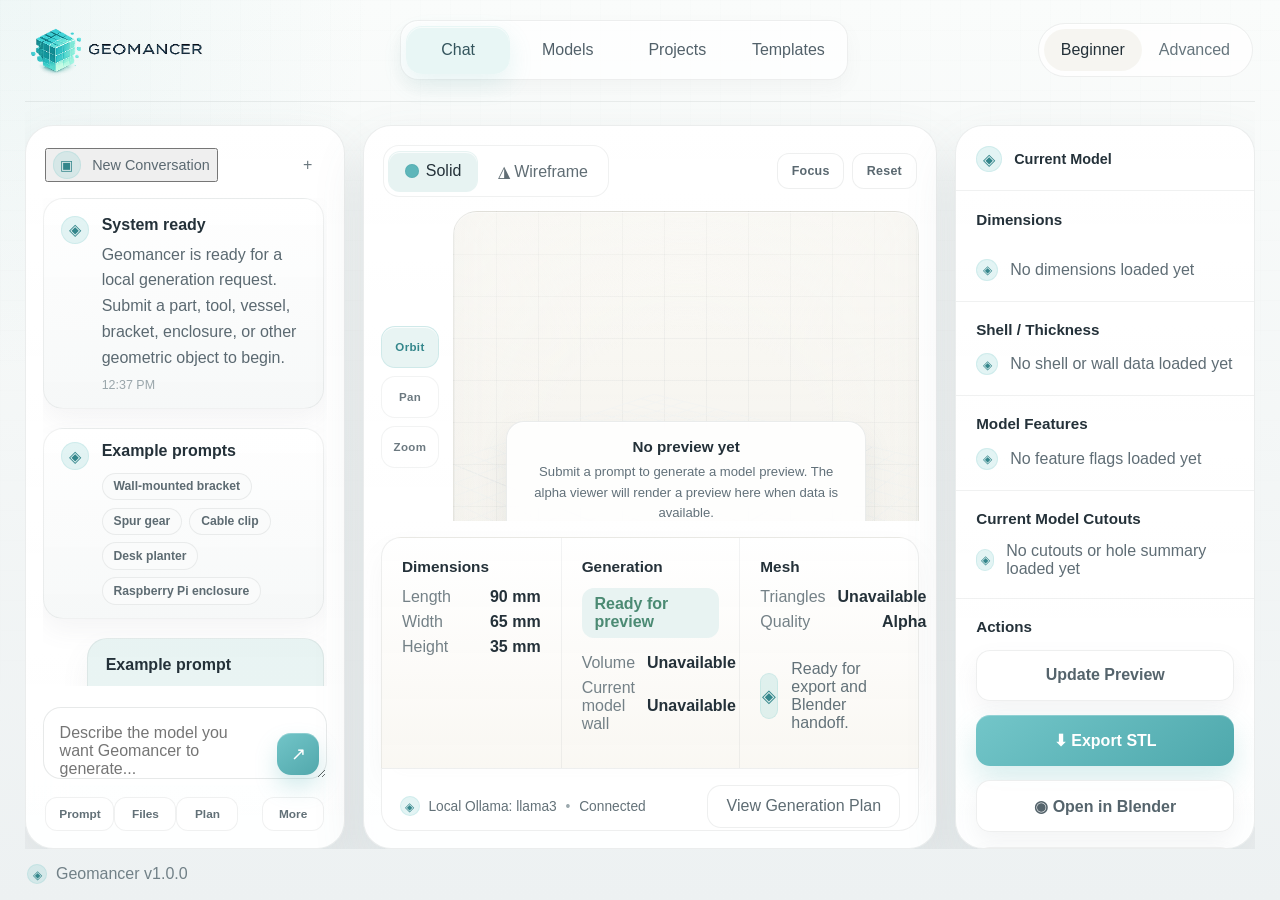
==== desktop/ui/index.html @ b9c75b63 "Refactor backend to family-based generation & wired real pipeline into UI" ====
<!DOCTYPE html>
<html lang="en">
<head>
  <meta charset="UTF-8">
  <meta name="viewport" content="width=device-width, initial-scale=1.0">
  <title>Geomancer Alpha</title>
  <link rel="stylesheet" href="styles.css">
</head>
<body>
  <div class="desktop-shell">
    <header class="topbar">
      <div class="brand-cluster">
        <img class="brand-logo" src="assets/logo/geomancer-logo.png" alt="Geomancer">
      </div>

      <nav class="topnav" aria-label="Primary">
        <button class="topnav-tab is-active" type="button">Chat</button>
        <button class="topnav-tab" type="button">Models</button>
        <button class="topnav-tab" type="button">Projects</button>
        <button class="topnav-tab" type="button">Templates</button>
      </nav>

      <div class="topbar-meta">
        <div class="mode-switch" aria-label="Mode">
          <button class="mode-chip is-active" type="button">Beginner</button>
          <button class="mode-chip" type="button">Advanced</button>
        </div>
      </div>
    </header>

    <main class="workspace">
      <aside class="left-rail panel">
        <div class="rail-header">
          <button class="new-conversation" type="button">
            <span class="rail-icon">&#9635;</span>
            <span>New Conversation</span>
          </button>
          <button class="icon-button" type="button" aria-label="Add conversation">+</button>
        </div>

        <div class="conversation-list">
          <article class="message-card assistant-card">
            <div class="message-avatar">&#9672;</div>
            <div class="message-body">
              <p class="message-title">System ready</p>
              <p class="message-text">Geomancer is ready for a local generation request. Submit a part, tool, vessel, bracket, enclosure, or other geometric object to begin.</p>
              <p class="message-time">12:37 PM</p>
            </div>
          </article>

          <article class="message-card assistant-card compact-card">
            <div class="message-avatar">&#9672;</div>
            <div class="message-body">
              <p class="message-title">Example prompts</p>
              <div class="example-prompts" aria-hidden="true">
                <span class="example-pill">Wall-mounted bracket</span>
                <span class="example-pill">Spur gear</span>
                <span class="example-pill">Cable clip</span>
                <span class="example-pill">Desk planter</span>
                <span class="example-pill">Raspberry Pi enclosure</span>
              </div>
            </div>
          </article>

          <article class="message-card user-card">
            <div class="message-body">
              <p class="message-title">Example prompt</p>
              <p class="message-text" id="history-user-prompt">Create a Raspberry Pi 4 enclosure with vents, USB and HDMI cutouts, and 3mm walls.</p>
              <p class="message-time">12:36 PM</p>
            </div>
          </article>

          <article class="message-card checklist-card">
            <div class="message-avatar">&#9672;</div>
            <div class="message-body">
              <p class="message-title">Planning + parse summary</p>
              <p class="message-text" id="history-plan-state">Prompt parsed into model intent, dimensional constraints, and optional object-specific features.</p>
              <ul class="message-checklist" id="history-summary-list">
                <li>Current example object: Raspberry Pi 4 enclosure</li>
                <li>Base size target: 90 x 65 x 35 mm</li>
                <li>Current model wall thickness: 3.0 mm</li>
                <li>Current model features: vents and device cutouts</li>
              </ul>
            </div>
          </article>

          <article class="message-card assistant-card compact-card">
            <div class="message-avatar">&#9672;</div>
            <div class="message-body">
              <p class="message-title" id="history-result-title">Generation result</p>
              <p class="message-text" id="history-result-text">Latest model script is ready for viewer preview, export, or Blender handoff.</p>
              <p class="message-time">12:33 PM</p>
            </div>
          </article>

          <article class="message-card backend-card">
            <div class="message-body">
              <div class="backend-row">
                <p class="message-title">Runtime status</p>
                <span class="status-pill" id="backend-status">Connecting...</span>
              </div>
              <p class="backend-meta">Last run: <span id="last-run-status">Idle</span></p>
              <pre id="log-output">Waiting for backend state...</pre>
              <code id="script-path">Unavailable</code>
            </div>
          </article>
        </div>

        <div class="composer">
          <label class="sr-only" for="prompt-input">Prompt</label>
          <textarea id="prompt-input" placeholder="Describe the model you want Geomancer to generate..."></textarea>
          <button id="generate-button" class="composer-send" type="button" aria-label="Generate">&#8599;</button>
        </div>

        <div class="composer-toolbar" aria-hidden="true">
          <button class="toolbar-icon" type="button">Prompt</button>
          <button class="toolbar-icon" type="button">Files</button>
          <button class="toolbar-icon" type="button">Plan</button>
          <button class="toolbar-icon" type="button">More</button>
        </div>
      </aside>

      <section class="center-stage panel">
        <div class="viewer-header">
          <div class="viewer-mode-toggle" aria-label="View mode">
            <button id="viewer-mode-solid" class="viewer-mode is-active" type="button"><span class="mode-dot"></span>Solid</button>
            <button id="viewer-mode-wireframe" class="viewer-mode" type="button">&#9710; Wireframe</button>
          </div>
          <div class="viewer-header-tools">
            <button id="viewer-focus-button" class="icon-button subtle" type="button">Focus</button>
            <button id="viewer-reset-button" class="icon-button subtle" type="button">Reset</button>
          </div>
        </div>

        <div class="viewer-frame">
          <div class="viewer-side-tools">
            <button id="viewer-tool-orbit" class="viewer-tool is-active" type="button">Orbit</button>
            <button id="viewer-tool-pan" class="viewer-tool" type="button">Pan</button>
            <button id="viewer-tool-zoom" class="viewer-tool" type="button">Zoom</button>
          </div>

          <div class="viewer-canvas">
            <div id="viewer-render-surface" class="viewer-render-surface" aria-label="Model viewer"></div>
            <div class="grid-fade"></div>
            <div id="viewer-overlay" class="viewer-overlay is-visible" aria-live="polite">
              <div class="viewer-overlay-card">
                <div id="viewer-overlay-spinner" class="viewer-overlay-spinner" hidden></div>
                <p id="viewer-overlay-title" class="viewer-overlay-title">Viewer ready</p>
                <p id="viewer-overlay-text" class="viewer-overlay-text">Generate a model to preview it here, or load a future preview asset from the backend bridge.</p>
              </div>
            </div>
          </div>
        </div>

        <div class="info-strip">
          <section class="info-card">
            <p class="info-heading">Dimensions</p>
            <div class="metric-grid">
              <div class="metric-row"><span>Length</span><strong id="metric-length">90 mm</strong></div>
              <div class="metric-row"><span>Width</span><strong id="metric-width">65 mm</strong></div>
              <div class="metric-row"><span>Height</span><strong id="metric-height">35 mm</strong></div>
            </div>
          </section>

          <section class="info-card">
            <p class="info-heading">Generation</p>
            <div class="printability-chip" id="generation-status">Ready for preview</div>
            <div class="metric-grid compact-metrics">
              <div class="metric-row"><span>Volume</span><strong id="metric-volume">Unavailable</strong></div>
              <div class="metric-row"><span>Current model wall</span><strong id="metric-wall">Unavailable</strong></div>
            </div>
          </section>

          <section class="info-card">
            <p class="info-heading">Mesh</p>
            <div class="metric-grid">
              <div class="metric-row"><span>Triangles</span><strong id="metric-triangles">Unavailable</strong></div>
              <div class="metric-row"><span>Quality</span><strong id="metric-quality">Alpha</strong></div>
            </div>
            <div class="mesh-note">
              <div class="mesh-badge">&#9672;</div>
              <p id="readiness-state">Ready for export and Blender handoff.</p>
            </div>
          </section>
        </div>

        <div class="viewer-footer">
          <div class="footer-status">
            <span class="footer-chip">&#9672;</span>
            <span>Local Ollama: llama3</span>
            <span class="status-divider">&bull;</span>
            <span>Connected</span>
          </div>
          <button class="footer-button" type="button">View Generation Plan</button>
        </div>
      </section>

      <aside class="right-rail panel">
        <div class="panel-title-row">
          <div class="panel-title-mark">&#9672;</div>
          <div>
            <p class="panel-title">Current Model</p>
          </div>
        </div>

        <section class="property-group">
          <h3>Dimensions</h3>
          <div class="property-grid" id="current-model-dimensions">
            <div class="check-row"><span class="checkmark">&#9672;</span><span>No dimensions loaded yet</span></div>
          </div>
        </section>

        <section class="property-group">
          <h3>Shell / Thickness</h3>
          <div id="current-model-shell">
            <div class="check-row"><span class="checkmark">&#9672;</span><span>No shell or wall data loaded yet</span></div>
          </div>
        </section>

        <section class="property-group">
          <h3>Model Features</h3>
          <div id="current-model-features">
            <div class="check-row"><span class="checkmark">&#9672;</span><span>No feature flags loaded yet</span></div>
          </div>
        </section>

        <section class="property-group">
          <h3>Current Model Cutouts</h3>
          <div id="current-model-cutouts">
            <div class="check-row"><span class="checkmark">&#9672;</span><span>No cutouts or hole summary loaded yet</span></div>
          </div>
        </section>

        <section class="property-group actions-group">
          <h3>Actions</h3>
          <button class="action-button inspector-action" type="button">Update Preview</button>
          <button class="action-button primary-action" type="button">&#11015; Export STL</button>
          <button id="open-blender-button" class="action-button" type="button">&#9673; Open in Blender</button>
          <button class="action-button" type="button">&#9635; Save Project</button>
        </section>
      </aside>
    </main>

    <footer class="desktop-footer">
      <div class="footer-left">
        <span class="footer-chip">&#9672;</span>
        <span>Geomancer <span id="footer-version">v1.0.0</span></span>
      </div>
    </footer>
  </div>

  <script src="qrc:///qtwebchannel/qwebchannel.js"></script>
  <script type="module" src="app.js"></script>
</body>
</html>
---- desktop/ui/styles.css ----
:root {
  --bg: #edf1f2;
  --bg-soft: #f6f8f8;
  --panel: rgba(255, 255, 255, 0.94);
  --panel-strong: rgba(255, 255, 255, 0.985);
  --panel-teal: rgba(232, 246, 245, 0.98);
  --card: rgba(255, 255, 255, 0.965);
  --card-soft: rgba(246, 248, 248, 0.98);
  --line: rgba(42, 57, 60, 0.11);
  --line-strong: rgba(42, 57, 60, 0.17);
  --text: #44525a;
  --text-strong: #243139;
  --muted: #7b8a91;
  --muted-soft: #96a3a9;
  --accent: #5eb6ba;
  --accent-deep: #33868b;
  --accent-strong: #4aa7ab;
  --shadow: 0 24px 52px rgba(101, 112, 117, 0.14);
  --shadow-soft: 0 16px 32px rgba(101, 112, 117, 0.09);
  --shadow-inner: inset 0 1px 0 rgba(255, 255, 255, 0.85);
  --radius-xl: 28px;
  --radius-md: 18px;
}

*,
*::before,
*::after { box-sizing: border-box; }

html,
body {
  margin: 0;
  height: 100%;
  min-height: 100%;
  font-family: "Segoe UI Variable Display", "Segoe UI", sans-serif;
  color: var(--text);
  overflow: hidden;
  background:
    radial-gradient(circle at top left, rgba(94, 182, 186, 0.07), transparent 24%),
    linear-gradient(180deg, #fafcfb 0%, var(--bg) 100%);
}

body::before {
  content: "";
  position: fixed;
  inset: 0;
  background-image:
    linear-gradient(rgba(42, 57, 60, 0.028) 1px, transparent 1px),
    linear-gradient(90deg, rgba(42, 57, 60, 0.028) 1px, transparent 1px);
  background-size: 30px 30px;
  mask-image: linear-gradient(180deg, rgba(0, 0, 0, 0.35), transparent 96%);
  pointer-events: none;
}

button,
input,
textarea { font: inherit; }

button { cursor: pointer; }

.sr-only {
  position: absolute;
  width: 1px;
  height: 1px;
  padding: 0;
  margin: -1px;
  overflow: hidden;
  clip: rect(0, 0, 0, 0);
  white-space: nowrap;
  border: 0;
}

.desktop-shell {
  position: relative;
  z-index: 1;
  display: grid;
  grid-template-rows: auto minmax(0, 1fr) auto;
  height: 100vh;
  padding: 1.25rem 1.55rem 1rem;
  overflow: hidden;
}

.topbar {
  display: grid;
  grid-template-columns: auto 1fr auto;
  align-items: center;
  gap: 1.4rem;
  padding: 0 0.15rem 1.3rem;
  border-bottom: 1px solid rgba(42, 57, 60, 0.08);
  flex-shrink: 0;
}

.brand-cluster,
.brand-copy,
.window-actions,
.topbar-meta,
.mode-switch,
.topnav,
.viewer-header,
.viewer-header-tools,
.viewer-footer,
.footer-status,
.backend-row,
.composer-toolbar,
.rail-header,
.new-conversation,
.viewer-mode-toggle,
.panel-title-row,
.mesh-note,
.slider-labels,
.toggle-row,
.check-row {
  display: flex;
  align-items: center;
}

.brand-cluster { gap: 0.95rem; }

.brand-logo {
  display: block;
  width: auto;
  height: 58px;
  object-fit: contain;
}

.brand-mark {
  width: 58px;
  height: 58px;
  border-radius: 18px;
  background: linear-gradient(145deg, rgba(94, 182, 186, 0.18), rgba(255, 255, 255, 0.98));
  border: 1px solid rgba(94, 182, 186, 0.24);
  box-shadow: 0 18px 26px rgba(94, 182, 186, 0.1), var(--shadow-soft);
  display: grid;
  place-items: center;
}

.brand-cube {
  position: relative;
  width: 28px;
  height: 28px;
  transform: rotate(45deg);
}

.brand-cube span {
  position: absolute;
  border-radius: 6px;
  background: linear-gradient(145deg, #6ac5c8, #89d6d8);
  box-shadow: 0 7px 14px rgba(102, 192, 195, 0.22);
}

.brand-cube span:nth-child(1) { inset: 0; }
.brand-cube span:nth-child(2) { width: 18px; height: 18px; top: -10px; right: -10px; }
.brand-cube span:nth-child(3) { width: 16px; height: 16px; bottom: -8px; left: -8px; }

.brand-copy p { margin: 0; }

.brand-title {
  font-size: 1.08rem;
  font-weight: 700;
  letter-spacing: 0.12em;
  color: #3c4b53;
}

.brand-subtitle {
  margin-top: 0.18rem;
  color: var(--muted-soft);
  font-size: 0.83rem;
}

.topnav {
  justify-self: center;
  gap: 0.35rem;
  padding: 0.34rem;
  border: 1px solid rgba(42, 57, 60, 0.08);
  border-radius: 18px;
  background: rgba(255, 255, 255, 0.7);
  box-shadow: var(--shadow-inner), 0 8px 18px rgba(112, 119, 124, 0.05);
}

.topnav-tab,
.mode-chip,
.icon-button,
.viewer-mode,
.viewer-tool,
.toolbar-icon,
.unit-button,
.footer-button,
.toggle,
.action-button {
  appearance: none;
  border: 1px solid transparent;
  background: transparent;
}

.topnav-tab {
  min-width: 104px;
  padding: 0.85rem 1rem;
  border-radius: 16px;
  color: #52616a;
  font-weight: 500;
}

.topnav-tab.is-active {
  background: var(--panel-teal);
  color: #34555d;
  box-shadow: 0 10px 24px rgba(94, 182, 186, 0.14), inset 0 1px 0 rgba(255, 255, 255, 0.65);
}

.topbar-meta { gap: 1rem; }

.mode-switch {
  padding: 0.3rem;
  border: 1px solid rgba(42, 57, 60, 0.08);
  border-radius: 999px;
  background: rgba(255, 255, 255, 0.74);
  box-shadow: var(--shadow-inner);
}

.mode-chip {
  padding: 0.7rem 1rem;
  border-radius: 999px;
  color: #66757d;
}

.mode-chip.is-active {
  background: rgba(246, 245, 241, 0.96);
  color: var(--text-strong);
}

.window-actions { gap: 0.9rem; color: #69777d; }

.window-glyph {
  display: inline-grid;
  place-items: center;
  width: 32px;
  height: 32px;
  border-radius: 999px;
  font-size: 1.05rem;
}

.workspace {
  display: grid;
  grid-template-columns: 360px minmax(0, 1fr) 320px;
  gap: 1.15rem;
  min-height: 0;
  padding-top: 1.45rem;
  overflow: hidden;
}

.panel {
  border: 1px solid rgba(42, 57, 60, 0.09);
  border-radius: var(--radius-xl);
  background: linear-gradient(180deg, var(--panel-strong), var(--panel));
  box-shadow: var(--shadow);
  backdrop-filter: blur(18px);
  box-shadow: var(--shadow), var(--shadow-inner);
}

.left-rail,
.right-rail {
  display: flex;
  flex-direction: column;
  min-height: 0;
  overflow: hidden;
}

.left-rail { padding: 1.05rem; }

.rail-header { justify-content: space-between; padding: 0.3rem 0.15rem 1rem; }

.new-conversation { gap: 0.7rem; color: #5b6971; font-size: 0.9rem; }

.rail-icon,
.panel-title-mark,
.footer-chip,
.mesh-badge,
.checkmark,
.message-avatar {
  display: inline-grid;
  place-items: center;
  width: 28px;
  height: 28px;
  border-radius: 999px;
  background: rgba(102, 192, 195, 0.18);
  color: var(--accent-deep);
  box-shadow: inset 0 0 0 1px rgba(102, 192, 195, 0.16);
}

.icon-button,
.viewer-tool {
  width: 34px;
  height: 34px;
  border-radius: 12px;
  color: #6c7980;
}

.icon-button.subtle {
  width: auto;
  height: 36px;
  padding: 0 0.85rem;
  border: 1px solid rgba(42, 57, 60, 0.08);
  border-radius: 12px;
  background: rgba(255, 255, 255, 0.88);
  color: #5a6870;
  font-size: 0.78rem;
  font-weight: 600;
  letter-spacing: 0.02em;
  box-shadow: inset 0 1px 0 rgba(255, 255, 255, 0.82);
}

.conversation-list {
  display: flex;
  flex-direction: column;
  gap: 1.15rem;
  flex: 1;
  min-height: 0;
  overflow-y: auto;
  padding-right: 0.18rem;
}

.conversation-list::-webkit-scrollbar,
.right-rail::-webkit-scrollbar {
  width: 10px;
}

.conversation-list::-webkit-scrollbar-thumb,
.right-rail::-webkit-scrollbar-thumb {
  border: 3px solid transparent;
  border-radius: 999px;
  background: rgba(114, 132, 140, 0.2);
  background-clip: padding-box;
}

.message-card {
  display: flex;
  gap: 0.8rem;
  padding: 1.08rem 1.08rem 1rem;
  border: 1px solid rgba(42, 57, 60, 0.07);
  border-radius: 20px;
  background: linear-gradient(180deg, var(--card), var(--card-soft));
  box-shadow: 0 12px 24px rgba(112, 119, 124, 0.07), inset 0 1px 0 rgba(255, 255, 255, 0.82);
}

.user-card {
  margin-left: 2.8rem;
  background: linear-gradient(180deg, rgba(231, 243, 242, 0.98), rgba(239, 247, 246, 0.96));
  box-shadow: 0 14px 28px rgba(112, 119, 124, 0.08);
}

.backend-card { margin-top: auto; }
.compact-card { padding-block: 0.85rem; }
.message-body { min-width: 0; flex: 1; }
.message-title, .message-text, .message-time, .backend-meta { margin: 0; }

.message-title {
  font-size: 1rem;
  font-weight: 600;
  color: var(--text-strong);
}

.message-text {
  margin-top: 0.48rem;
  color: #5b6971;
  line-height: 1.62;
}

.message-time,
.backend-meta {
  margin-top: 0.45rem;
  font-size: 0.78rem;
  color: #9aa6ab;
}

.example-prompts {
  display: flex;
  flex-wrap: wrap;
  gap: 0.45rem;
  margin-top: 0.78rem;
}

.example-pill {
  display: inline-flex;
  align-items: center;
  padding: 0.42rem 0.68rem;
  border: 1px solid rgba(42, 57, 60, 0.08);
  border-radius: 999px;
  background: rgba(250, 251, 251, 0.96);
  color: #5d6b72;
  font-size: 0.76rem;
  font-weight: 600;
  line-height: 1;
}

.message-checklist {
  margin: 0.7rem 0 0;
  padding: 0;
  list-style: none;
  display: grid;
  gap: 0.4rem;
  color: #58666d;
}

.message-checklist li::before {
  content: "\2713";
  margin-right: 0.5rem;
  color: var(--accent-deep);
}

.backend-row { justify-content: space-between; gap: 0.75rem; }

.status-pill {
  display: inline-flex;
  align-items: center;
  padding: 0.35rem 0.7rem;
  border-radius: 999px;
  background: rgba(231, 243, 242, 0.92);
  color: #557076;
  font-size: 0.76rem;
  font-weight: 600;
}

#log-output,
#script-path {
  display: block;
  margin-top: 0.7rem;
  overflow: auto;
  white-space: pre-wrap;
  word-break: break-word;
}

#log-output {
  max-height: 120px;
  padding: 0.92rem;
  border: 1px solid rgba(42, 57, 60, 0.07);
  border-radius: 14px;
  background: rgba(247, 246, 242, 0.98);
  color: #6d7c82;
  font-size: 0.78rem;
  line-height: 1.5;
}

#script-path { color: #83949a; font-size: 0.74rem; }

.composer {
  position: relative;
  margin-top: 1.15rem;
  padding-top: 0.2rem;
  flex-shrink: 0;
}

#prompt-input {
  width: 100%;
  min-height: 72px;
  max-height: 120px;
  resize: vertical;
  padding: 1rem 4rem 1rem 1rem;
  border: 1px solid rgba(42, 57, 60, 0.11);
  border-radius: 18px;
  background: rgba(255, 255, 255, 0.97);
  color: var(--text-strong);
  outline: none;
  box-shadow: inset 0 1px 0 rgba(255, 255, 255, 0.88);
}

#prompt-input:focus {
  border-color: rgba(102, 192, 195, 0.26);
  box-shadow: 0 0 0 3px rgba(102, 192, 195, 0.1);
}

.composer-send {
  position: absolute;
  right: 0.5rem;
  bottom: 0.5rem;
  width: 42px;
  height: 42px;
  border-radius: 14px;
  border: 0;
  background: linear-gradient(145deg, #72c5c8, #52a8ac);
  color: white;
  font-size: 1.1rem;
  box-shadow: 0 12px 22px rgba(94, 182, 186, 0.28), inset 0 1px 0 rgba(255, 255, 255, 0.24);
}

.composer-toolbar {
  justify-content: space-between;
  margin-top: 0.85rem;
  padding: 0 0.18rem;
  flex-shrink: 0;
}

.toolbar-icon {
  min-width: 62px;
  height: 34px;
  padding: 0 0.8rem;
  border: 1px solid rgba(42, 57, 60, 0.07);
  border-radius: 12px;
  background: rgba(255, 255, 255, 0.86);
  color: #627077;
  font-size: 0.74rem;
  font-weight: 600;
  box-shadow: inset 0 1px 0 rgba(255, 255, 255, 0.82);
}

.toolbar-icon:last-child { margin-left: auto; }

.center-stage {
  display: flex;
  flex-direction: column;
  min-height: 0;
  overflow: hidden;
  padding: 1.05rem;
}

.viewer-header {
  justify-content: space-between;
  gap: 1rem;
  padding: 0.15rem 0.15rem 0.85rem;
}

.viewer-mode-toggle {
  gap: 0.25rem;
  padding: 0.25rem;
  border: 1px solid rgba(42, 57, 60, 0.07);
  border-radius: 16px;
  background: rgba(255, 255, 255, 0.72);
}

.viewer-mode {
  display: inline-flex;
  align-items: center;
  gap: 0.45rem;
  padding: 0.65rem 0.95rem;
  border-radius: 12px;
  color: #606d74;
}

.viewer-mode.is-active {
  background: rgba(231, 243, 242, 0.96);
  color: var(--text-strong);
  box-shadow: inset 0 1px 0 rgba(255, 255, 255, 0.78);
}

.mode-dot {
  width: 14px;
  height: 14px;
  border-radius: 999px;
  background: var(--accent);
  box-shadow: inset 0 0 0 1px rgba(61, 144, 148, 0.18);
}

.viewer-header-tools { gap: 0.5rem; }

.viewer-frame {
  position: relative;
  display: flex;
  gap: 0.9rem;
  flex: 1;
  min-height: 0;
  overflow: hidden;
}

.viewer-side-tools {
  display: flex;
  flex-direction: column;
  gap: 0.5rem;
  padding-top: 7.2rem;
}

.viewer-tool {
  width: 58px;
  height: 42px;
  border-radius: 14px;
  border: 1px solid rgba(42, 57, 60, 0.06);
  background: rgba(255, 255, 255, 0.72);
  font-size: 0.72rem;
  font-weight: 700;
  letter-spacing: 0.03em;
}

.viewer-tool.is-active {
  color: var(--accent-deep);
  background: rgba(231, 243, 242, 0.92);
  border-color: rgba(94, 182, 186, 0.18);
  box-shadow: inset 0 1px 0 rgba(255, 255, 255, 0.75);
}

.viewer-canvas {
  position: relative;
  flex: 1;
  min-height: 0;
  min-height: 540px;
  overflow: hidden;
  border: 1px solid rgba(42, 57, 60, 0.08);
  border-radius: 24px;
  background:
    linear-gradient(rgba(42, 57, 60, 0.042) 1px, transparent 1px),
    linear-gradient(90deg, rgba(42, 57, 60, 0.042) 1px, transparent 1px),
    linear-gradient(180deg, #fbfaf6, #f0eee7 100%);
  background-size: 42px 42px, 42px 42px, auto;
  box-shadow: inset 0 1px 0 rgba(255, 255, 255, 0.92), inset 0 -24px 40px rgba(148, 153, 157, 0.05);
}

.viewer-render-surface {
  position: absolute;
  inset: 0;
  z-index: 1;
}

.viewer-webgl {
  display: block;
  width: 100%;
  height: 100%;
}

.grid-fade {
  position: absolute;
  inset: 0;
  z-index: 2;
  background:
    radial-gradient(circle at center, transparent 42%, rgba(246, 245, 241, 0.58) 100%),
    linear-gradient(180deg, rgba(255, 255, 255, 0.02), rgba(255, 255, 255, 0.14));
  pointer-events: none;
}

.viewer-overlay {
  position: absolute;
  inset: 0;
  z-index: 3;
  display: grid;
  place-items: center;
  padding: 1.4rem;
  opacity: 0;
  transition: opacity 180ms ease-out;
  pointer-events: none;
}

.viewer-overlay.is-visible { opacity: 1; }

.viewer-overlay-card {
  display: grid;
  gap: 0.45rem;
  justify-items: center;
  max-width: 360px;
  padding: 1rem 1.15rem;
  border: 1px solid rgba(42, 57, 60, 0.09);
  border-radius: 18px;
  background: rgba(255, 255, 255, 0.86);
  box-shadow: 0 14px 28px rgba(101, 112, 117, 0.1), inset 0 1px 0 rgba(255, 255, 255, 0.84);
  text-align: center;
  backdrop-filter: blur(10px);
}

.viewer-overlay-title,
.viewer-overlay-text {
  margin: 0;
}

.viewer-overlay-title {
  color: var(--text-strong);
  font-size: 0.95rem;
  font-weight: 700;
}

.viewer-overlay-text {
  color: #617079;
  font-size: 0.82rem;
  line-height: 1.55;
}

.viewer-overlay-spinner {
  width: 26px;
  height: 26px;
  border: 2px solid rgba(94, 182, 186, 0.18);
  border-top-color: rgba(94, 182, 186, 0.78);
  border-radius: 999px;
  animation: viewer-spin 0.9s linear infinite;
}

@keyframes viewer-spin {
  from { transform: rotate(0deg); }
  to { transform: rotate(360deg); }
}

.model-stage {
  position: absolute;
  inset: 0;
  display: grid;
  place-items: center;
  padding: 4rem 4rem 6rem;
}

.device-shadow {
  position: absolute;
  width: 420px;
  height: 84px;
  border-radius: 50%;
  background: radial-gradient(circle, rgba(45, 53, 58, 0.28), transparent 70%);
  filter: blur(22px);
  transform: translateY(150px) rotate(-7deg);
}

.device-body {
  position: relative;
  width: 430px;
  height: 210px;
  transform: rotateX(58deg) rotateZ(-17deg);
  transform-style: preserve-3d;
}

.device-top,
.device-front,
.device-side {
  position: absolute;
  border-radius: 24px;
}

.device-top {
  inset: 0;
  background: linear-gradient(145deg, #ffffff, #d6d9dc);
  box-shadow: inset 0 -2px 6px rgba(91, 99, 104, 0.1), 0 28px 34px rgba(89, 98, 103, 0.16);
}

.vent-grid {
  position: absolute;
  top: 28px;
  left: 78px;
  display: grid;
  grid-template-columns: repeat(6, 1fr);
  gap: 8px 10px;
  width: 170px;
  transform: translateZ(2px);
}

.vent-grid span {
  height: 6px;
  border-radius: 999px;
  background: rgba(86, 94, 99, 0.45);
}

.device-front {
  left: 0;
  right: 0;
  bottom: -52px;
  height: 58px;
  background: linear-gradient(180deg, #d8dbde, #b8bdc2);
  transform: rotateX(-90deg);
  transform-origin: top;
}

.device-side {
  top: 0;
  right: -50px;
  width: 58px;
  height: 100%;
  background: linear-gradient(180deg, #d4d8dc, #babec2);
  transform: rotateY(90deg);
  transform-origin: left;
}

.port {
  position: absolute;
  bottom: 17px;
  border-radius: 6px;
  background: linear-gradient(180deg, #22292f, #4d5359);
  box-shadow: inset 0 0 0 2px rgba(255, 255, 255, 0.08);
}

.usb { width: 36px; height: 16px; }
.usb-c { width: 22px; height: 10px; left: 134px; }
.hdmi { width: 34px; height: 14px; }
.ethernet { width: 30px; height: 25px; }
.port-a { left: 36px; }
.port-b { left: 86px; }
.hdmi-a { left: 248px; }
.hdmi-b { left: 294px; }
.ethernet { left: 356px; bottom: 12px; }

.axis-widget {
  position: absolute;
  right: 40px;
  bottom: 32px;
  width: 74px;
  height: 74px;
}

.axis-widget span {
  position: absolute;
  left: 34px;
  bottom: 16px;
  display: block;
  width: 2px;
  transform-origin: bottom;
  background: #8abcbf;
}

.axis-x { height: 34px; transform: rotate(65deg); }
.axis-y { height: 28px; transform: rotate(-62deg); }
.axis-z { height: 38px; }

.info-strip {
  display: grid;
  grid-template-columns: repeat(3, minmax(0, 1fr));
  gap: 0;
  margin-top: 1rem;
  border: 1px solid rgba(42, 57, 60, 0.08);
  border-radius: 20px 20px 0 0;
  background: linear-gradient(180deg, rgba(255, 255, 255, 0.96), rgba(249, 247, 242, 0.94));
  box-shadow: 0 14px 28px rgba(112, 119, 124, 0.06);
}

.info-card { padding: 1.25rem 1.25rem 1.2rem; }
.info-card + .info-card { border-left: 1px solid rgba(42, 57, 60, 0.06); }
.info-heading, .panel-title, .property-group h3 { margin: 0; }

.info-heading {
  font-size: 0.96rem;
  font-weight: 700;
  color: var(--text-strong);
}

.metric-grid,
.info-list { margin-top: 0.75rem; }

.metric-grid {
  display: grid;
  gap: 0.45rem;
}

.compact-metrics { margin-top: 0.95rem; }

.metric-row {
  display: flex;
  align-items: center;
  justify-content: space-between;
  gap: 0.75rem;
  color: #748187;
}

.metric-row strong { color: var(--text-strong); }

.printability-chip {
  display: inline-flex;
  align-items: center;
  padding: 0.45rem 0.8rem;
  margin-top: 0.78rem;
  border-radius: 12px;
  background: rgba(231, 243, 242, 0.95);
  color: #4b8a73;
  font-weight: 600;
}

.info-list { padding-left: 1rem; color: #66757c; line-height: 1.7; }
.mesh-note { gap: 0.8rem; margin-top: 0.85rem; color: #637279; }
.mesh-badge { width: 46px; height: 46px; font-size: 1.15rem; }

.viewer-footer {
  justify-content: space-between;
  gap: 1rem;
  padding: 1rem 1.1rem 0.15rem;
  border: 1px solid rgba(42, 57, 60, 0.08);
  border-top: 0;
  border-radius: 0 0 20px 20px;
  background: rgba(255, 255, 255, 0.86);
}

.footer-status { gap: 0.55rem; color: #647279; font-size: 0.86rem; }
.footer-chip { width: 20px; height: 20px; font-size: 0.78rem; }
.status-divider { color: #9ba8ad; }

.footer-button {
  padding: 0.72rem 1.15rem;
  border: 1px solid rgba(42, 57, 60, 0.08);
  border-radius: 14px;
  background: rgba(255, 255, 255, 0.82);
  color: #5e6c73;
}

.right-rail {
  padding: 1.05rem 0;
  overflow-y: auto;
}

.panel-title-row { gap: 0.75rem; padding: 0.2rem 1.25rem 1.15rem; }
.panel-title-mark { width: 26px; height: 26px; }
.panel-title { font-size: 0.9rem; font-weight: 700; color: var(--text-strong); }

.property-group {
  padding: 1.2rem 1.25rem 1.25rem;
  border-top: 1px solid rgba(42, 57, 60, 0.07);
}

.property-group h3 {
  font-size: 0.95rem;
  font-weight: 700;
  color: var(--text-strong);
}

.property-grid { display: grid; gap: 0.95rem; margin-top: 1rem; }
.field-row { display: grid; gap: 0.58rem; color: #66747b; font-size: 0.85rem; }
.field-controls { display: grid; grid-template-columns: 1fr 58px 40px; gap: 0.5rem; }

.field-controls input,
.unit-button {
  height: 40px;
  border: 1px solid rgba(42, 57, 60, 0.1);
  border-radius: 12px;
  background: rgba(255, 255, 255, 0.98);
  color: #48555c;
  box-shadow: inset 0 1px 0 rgba(255, 255, 255, 0.84);
}

.field-controls input { padding: 0 0.8rem; }
.slider-row { margin-top: 1rem; }
.slider-labels, .toggle-row, .check-row { justify-content: space-between; gap: 0.75rem; }
.slider-labels { color: #5f6d74; }
.slider-labels strong { color: var(--text-strong); }

.slider-track {
  position: relative;
  height: 6px;
  margin-top: 1rem;
  border-radius: 999px;
  background: rgba(42, 57, 60, 0.1);
}

.slider-fill {
  position: absolute;
  inset: 0 auto 0 0;
  width: 60%;
  border-radius: 999px;
  background: linear-gradient(90deg, #6fc8cb, #93d5d7);
}

.slider-thumb {
  position: absolute;
  left: calc(60% - 10px);
  top: 50%;
  width: 20px;
  height: 20px;
  border: 2px solid rgba(255, 255, 255, 0.92);
  border-radius: 999px;
  background: #dff1f2;
  box-shadow: 0 4px 10px rgba(102, 192, 195, 0.2);
  transform: translateY(-50%);
}

.toggle-row, .check-row { margin-top: 0.95rem; color: #5f6d75; }

.toggle {
  width: 42px;
  height: 24px;
  padding: 2px;
  border-radius: 999px;
  background: rgba(42, 57, 60, 0.12);
}

.toggle span {
  display: block;
  width: 20px;
  height: 20px;
  border-radius: 999px;
  background: #ffffff;
  box-shadow: 0 2px 5px rgba(42, 57, 60, 0.12);
}

.toggle.is-on { background: rgba(102, 192, 195, 0.8); }
.toggle.is-on span { transform: translateX(18px); }
.check-row { justify-content: flex-start; }
.checkmark { width: 22px; height: 22px; font-size: 0.78rem; }
.actions-group { margin-top: auto; }

.inspector-action {
  border-color: rgba(94, 182, 186, 0.22);
  background: linear-gradient(180deg, rgba(237, 248, 247, 0.98), rgba(232, 244, 243, 0.96));
  color: #3f6f73;
}

.action-button {
  width: 100%;
  margin-top: 0.9rem;
  padding: 0.98rem 1rem;
  border: 1px solid rgba(42, 57, 60, 0.08);
  border-radius: 14px;
  background: rgba(255, 255, 255, 0.92);
  color: #55646c;
  font-weight: 600;
  box-shadow: 0 10px 22px rgba(112, 119, 124, 0.08), inset 0 1px 0 rgba(255, 255, 255, 0.82);
}

button:disabled {
  cursor: default;
  opacity: 0.72;
}

.primary-action {
  border: 0;
  background: linear-gradient(145deg, #73c6c9, #4ea8ac);
  color: #ffffff;
  box-shadow: 0 14px 28px rgba(94, 182, 186, 0.24), inset 0 1px 0 rgba(255, 255, 255, 0.24);
}

.desktop-footer {
  display: flex;
  align-items: center;
  padding: 0.95rem 0.15rem 0;
  flex-shrink: 0;
}

.footer-left {
  display: flex;
  align-items: center;
  gap: 0.55rem;
  color: #718087;
}

@media (max-width: 1360px) {
  .workspace { grid-template-columns: 320px minmax(0, 1fr) 300px; }
  .device-body { transform: scale(0.92) rotateX(58deg) rotateZ(-17deg); }
}

@media (max-width: 1180px) {
  .topbar { grid-template-columns: 1fr; justify-items: start; }
  .topnav { justify-self: start; }
  .workspace { grid-template-columns: 1fr; }
  .left-rail, .right-rail { min-height: 0; }
  .info-strip { grid-template-columns: 1fr; }
  .info-card + .info-card { border-left: 0; border-top: 1px solid rgba(42, 57, 60, 0.06); }
}

@media (max-width: 720px) {
  .desktop-shell { padding-inline: 0.8rem; }
  .topnav { flex-wrap: wrap; }
  .viewer-footer { display: grid; }
  .field-controls { grid-template-columns: 1fr; }
  .panel, .left-rail, .right-rail, .viewer-canvas { border-radius: 20px; }
}
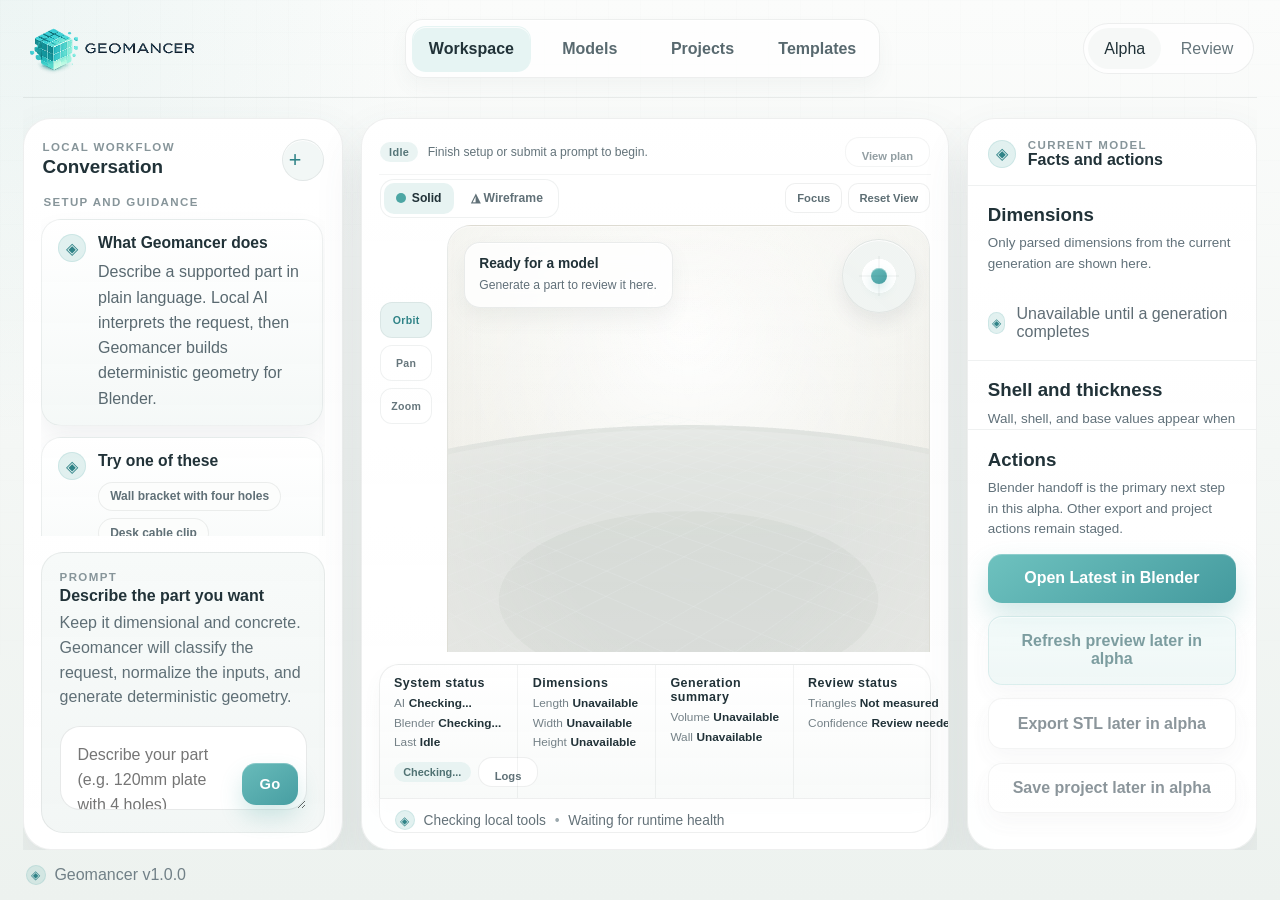
==== commit 03ff1aa1: "0.7.11-alpha - generic-preview-pose-solver-pass" ====
--- a/desktop/ui/index.html
+++ b/desktop/ui/index.html
@@ -14,16 +14,16 @@
       </div>
 
       <nav class="topnav" aria-label="Primary">
-        <button class="topnav-tab is-active" type="button">Chat</button>
-        <button class="topnav-tab" type="button">Models</button>
-        <button class="topnav-tab" type="button">Projects</button>
-        <button class="topnav-tab" type="button">Templates</button>
+        <button class="topnav-tab is-active" type="button" data-tab="chat">Workspace</button>
+        <button class="topnav-tab" type="button" data-tab="models">Models</button>
+        <button class="topnav-tab" type="button" data-tab="projects">Projects</button>
+        <button class="topnav-tab" type="button" data-tab="templates">Templates</button>
       </nav>
 
       <div class="topbar-meta">
         <div class="mode-switch" aria-label="Mode">
-          <button class="mode-chip is-active" type="button">Beginner</button>
-          <button class="mode-chip" type="button">Advanced</button>
+          <button class="mode-chip is-active" type="button">Alpha</button>
+          <button class="mode-chip" type="button">Review</button>
         </div>
       </div>
     </header>
@@ -31,96 +31,130 @@
     <main class="workspace">
       <aside class="left-rail panel">
         <div class="rail-header">
-          <button class="new-conversation" type="button">
-            <span class="rail-icon">&#9635;</span>
-            <span>New Conversation</span>
-          </button>
-          <button class="icon-button" type="button" aria-label="Add conversation">+</button>
+          <div class="rail-heading">
+            <p class="rail-eyebrow">Local workflow</p>
+            <h2>Conversation</h2>
+          </div>
+          <button
+            id="new-conversation-button"
+            class="new-chat-button"
+            type="button"
+            aria-label="Start new chat"
+            title="Start new chat (Ctrl+Enter submits prompt)"
+          >+</button>
         </div>
 
         <div class="conversation-list">
-          <article class="message-card assistant-card">
-            <div class="message-avatar">&#9672;</div>
-            <div class="message-body">
-              <p class="message-title">System ready</p>
-              <p class="message-text">Geomancer is ready for a local generation request. Submit a part, tool, vessel, bracket, enclosure, or other geometric object to begin.</p>
-              <p class="message-time">12:37 PM</p>
-            </div>
-          </article>
-
-          <article class="message-card assistant-card compact-card">
-            <div class="message-avatar">&#9672;</div>
-            <div class="message-body">
-              <p class="message-title">Example prompts</p>
-              <div class="example-prompts" aria-hidden="true">
-                <span class="example-pill">Wall-mounted bracket</span>
-                <span class="example-pill">Spur gear</span>
-                <span class="example-pill">Cable clip</span>
-                <span class="example-pill">Desk planter</span>
-                <span class="example-pill">Raspberry Pi enclosure</span>
-              </div>
-            </div>
-          </article>
-
-          <article class="message-card user-card">
-            <div class="message-body">
-              <p class="message-title">Example prompt</p>
-              <p class="message-text" id="history-user-prompt">Create a Raspberry Pi 4 enclosure with vents, USB and HDMI cutouts, and 3mm walls.</p>
-              <p class="message-time">12:36 PM</p>
-            </div>
-          </article>
-
-          <article class="message-card checklist-card">
-            <div class="message-avatar">&#9672;</div>
-            <div class="message-body">
-              <p class="message-title">Planning + parse summary</p>
-              <p class="message-text" id="history-plan-state">Prompt parsed into model intent, dimensional constraints, and optional object-specific features.</p>
-              <ul class="message-checklist" id="history-summary-list">
-                <li>Current example object: Raspberry Pi 4 enclosure</li>
-                <li>Base size target: 90 x 65 x 35 mm</li>
-                <li>Current model wall thickness: 3.0 mm</li>
-                <li>Current model features: vents and device cutouts</li>
-              </ul>
-            </div>
-          </article>
-
-          <article class="message-card assistant-card compact-card">
-            <div class="message-avatar">&#9672;</div>
-            <div class="message-body">
-              <p class="message-title" id="history-result-title">Generation result</p>
-              <p class="message-text" id="history-result-text">Latest model script is ready for viewer preview, export, or Blender handoff.</p>
-              <p class="message-time">12:33 PM</p>
-            </div>
-          </article>
-
-          <article class="message-card backend-card">
-            <div class="message-body">
-              <div class="backend-row">
-                <p class="message-title">Runtime status</p>
-                <span class="status-pill" id="backend-status">Connecting...</span>
-              </div>
-              <p class="backend-meta">Last run: <span id="last-run-status">Idle</span></p>
-              <pre id="log-output">Waiting for backend state...</pre>
-              <code id="script-path">Unavailable</code>
-            </div>
-          </article>
-        </div>
-
-        <div class="composer">
-          <label class="sr-only" for="prompt-input">Prompt</label>
-          <textarea id="prompt-input" placeholder="Describe the model you want Geomancer to generate..."></textarea>
-          <button id="generate-button" class="composer-send" type="button" aria-label="Generate">&#8599;</button>
-        </div>
-
-        <div class="composer-toolbar" aria-hidden="true">
-          <button class="toolbar-icon" type="button">Prompt</button>
-          <button class="toolbar-icon" type="button">Files</button>
-          <button class="toolbar-icon" type="button">Plan</button>
-          <button class="toolbar-icon" type="button">More</button>
+          <section class="rail-section">
+            <div class="section-header">
+              <p class="section-eyebrow">Setup and guidance</p>
+            </div>
+
+            <article class="message-card assistant-card compact-card">
+              <div class="message-avatar">&#9672;</div>
+              <div class="message-body">
+                <p class="message-title">What Geomancer does</p>
+                <p class="message-text">Describe a supported part in plain language. Local AI interprets the request, then Geomancer builds deterministic geometry for Blender.</p>
+              </div>
+            </article>
+
+            <article class="message-card assistant-card compact-card">
+              <div class="message-avatar">&#9672;</div>
+              <div class="message-body">
+                <p class="message-title">Try one of these</p>
+                <div class="example-prompts" aria-hidden="true">
+                  <span class="example-pill">Wall bracket with four holes</span>
+                  <span class="example-pill">Desk cable clip</span>
+                  <span class="example-pill">Small electronics enclosure</span>
+                  <span class="example-pill">Planter with 3 mm walls</span>
+                </div>
+              </div>
+            </article>
+          </section>
+
+          <section class="rail-section">
+            <div class="section-header">
+              <p class="section-eyebrow">Current request</p>
+            </div>
+
+            <article class="message-card user-card">
+              <div class="message-body">
+                <p class="message-title">Prompt</p>
+                <p class="message-text" id="history-user-prompt">No prompt submitted yet.</p>
+                <p class="message-time">Updates after each generation</p>
+              </div>
+            </article>
+          </section>
+
+          <section class="rail-section">
+            <div class="section-header">
+              <p class="section-eyebrow">Generation status</p>
+            </div>
+
+            <article class="message-card checklist-card">
+              <div class="message-avatar">&#9672;</div>
+              <div class="message-body">
+                <p class="message-title">Interpretation summary</p>
+                <p class="message-text" id="history-plan-state">Waiting for a prompt.</p>
+                <ul class="message-checklist" id="history-summary-list">
+                  <li>No parsed geometry summary yet.</li>
+                </ul>
+              </div>
+            </article>
+
+            <article class="message-card assistant-card compact-card">
+              <div class="message-avatar">&#9672;</div>
+              <div class="message-body">
+                <p class="message-title" id="history-result-title">Latest result</p>
+                <p class="message-text" id="history-result-text">When a generation finishes, this panel summarizes what happened and what to review next.</p>
+              </div>
+            </article>
+          </section>
+
+        </div>
+
+        <div class="composer-shell">
+          <div class="composer-copy">
+            <p class="section-eyebrow">Prompt</p>
+            <h3>Describe the part you want</h3>
+            <p>Keep it dimensional and concrete. Geomancer will classify the request, normalize the inputs, and generate deterministic geometry.</p>
+          </div>
+
+          <div class="composer">
+            <label class="sr-only" for="prompt-input">Prompt</label>
+            <textarea id="prompt-input" placeholder="Describe your part (e.g. 120mm plate with 4 holes)"></textarea>
+            <button id="generate-button" class="composer-send" type="button" aria-label="Generate">Go</button>
+          </div>
         </div>
       </aside>
 
       <section class="center-stage panel">
+        <section id="setup-wizard" class="setup-wizard" hidden>
+          <div class="setup-wizard-card">
+            <p class="setup-eyebrow">First-run setup</p>
+            <h2 id="setup-status-title">Preparing your local workspace</h2>
+            <p id="setup-status-text">Geomancer checks Blender, the local AI runtime, and the required AI model before generation is enabled.</p>
+            <div id="setup-steps" class="setup-steps"></div>
+            <div class="setup-actions">
+              <button id="setup-detect-button" class="action-button setup-primary" type="button">Check This PC</button>
+              <button id="setup-pull-button" class="action-button" type="button">Set Up AI</button>
+              <button id="setup-smoke-button" class="action-button" type="button">Run Quick Check</button>
+              <button id="setup-refresh-button" class="action-button" type="button">Refresh</button>
+            </div>
+            <p id="setup-help-text" class="setup-help-text">
+              Geomancer stays deterministic. Local AI helps interpret the request, but Geomancer still owns the geometry output.
+            </p>
+          </div>
+        </section>
+
+        <div class="generation-bar">
+          <div class="generation-bar-copy">
+            <span class="generation-chip" id="generation-status">Idle</span>
+            <p id="readiness-state">Finish setup or submit a prompt to begin.</p>
+          </div>
+          <button class="footer-button toolbar-button" type="button" disabled>View plan</button>
+        </div>
+
         <div class="viewer-header">
           <div class="viewer-mode-toggle" aria-label="View mode">
             <button id="viewer-mode-solid" class="viewer-mode is-active" type="button"><span class="mode-dot"></span>Solid</button>
@@ -128,7 +162,7 @@
           </div>
           <div class="viewer-header-tools">
             <button id="viewer-focus-button" class="icon-button subtle" type="button">Focus</button>
-            <button id="viewer-reset-button" class="icon-button subtle" type="button">Reset</button>
+            <button id="viewer-reset-button" class="icon-button subtle" type="button">Reset View</button>
           </div>
         </div>
 
@@ -142,44 +176,66 @@
           <div class="viewer-canvas">
             <div id="viewer-render-surface" class="viewer-render-surface" aria-label="Model viewer"></div>
             <div class="grid-fade"></div>
+            <div class="viewer-hud viewer-hud-top">
+              <div id="viewer-orbit-control" class="viewer-orbit-control" aria-label="Orbit control">
+                <div id="viewer-orbit-thumb" class="viewer-orbit-thumb"></div>
+              </div>
+            </div>
+            <div class="viewer-hud viewer-hud-bottom">
+              <div id="viewer-axis-indicator" class="viewer-axis-indicator" aria-hidden="true">
+                <div id="viewer-axis-scene" class="viewer-axis-scene">
+                  <div class="axis-line axis-x"><span>X</span></div>
+                  <div class="axis-line axis-y"><span>Y</span></div>
+                  <div class="axis-line axis-z"><span>Z</span></div>
+                </div>
+              </div>
+            </div>
             <div id="viewer-overlay" class="viewer-overlay is-visible" aria-live="polite">
               <div class="viewer-overlay-card">
                 <div id="viewer-overlay-spinner" class="viewer-overlay-spinner" hidden></div>
-                <p id="viewer-overlay-title" class="viewer-overlay-title">Viewer ready</p>
-                <p id="viewer-overlay-text" class="viewer-overlay-text">Generate a model to preview it here, or load a future preview asset from the backend bridge.</p>
+                <p id="viewer-overlay-title" class="viewer-overlay-title">Ready for a model</p>
+                <p id="viewer-overlay-text" class="viewer-overlay-text">Generate a part to review it here.</p>
               </div>
             </div>
           </div>
         </div>
 
         <div class="info-strip">
+          <section class="info-card">
+            <p class="info-heading">System status</p>
+            <div class="metric-grid">
+              <div class="metric-row"><span>AI</span><strong id="system-ai-status">Checking...</strong></div>
+              <div class="metric-row"><span>Blender</span><strong id="system-blender-status">Checking...</strong></div>
+              <div class="metric-row"><span>Last</span><strong id="last-run-status">Idle</strong></div>
+            </div>
+            <div class="info-card-actions">
+              <span class="status-pill" id="backend-status">Checking...</span>
+              <button id="show-logs-button" class="footer-button compact-button" type="button">Logs</button>
+            </div>
+          </section>
+
           <section class="info-card">
             <p class="info-heading">Dimensions</p>
             <div class="metric-grid">
-              <div class="metric-row"><span>Length</span><strong id="metric-length">90 mm</strong></div>
-              <div class="metric-row"><span>Width</span><strong id="metric-width">65 mm</strong></div>
-              <div class="metric-row"><span>Height</span><strong id="metric-height">35 mm</strong></div>
+              <div class="metric-row"><span>Length</span><strong id="metric-length">Unavailable</strong></div>
+              <div class="metric-row"><span>Width</span><strong id="metric-width">Unavailable</strong></div>
+              <div class="metric-row"><span>Height</span><strong id="metric-height">Unavailable</strong></div>
             </div>
           </section>
 
           <section class="info-card">
-            <p class="info-heading">Generation</p>
-            <div class="printability-chip" id="generation-status">Ready for preview</div>
+            <p class="info-heading">Generation summary</p>
             <div class="metric-grid compact-metrics">
               <div class="metric-row"><span>Volume</span><strong id="metric-volume">Unavailable</strong></div>
-              <div class="metric-row"><span>Current model wall</span><strong id="metric-wall">Unavailable</strong></div>
+              <div class="metric-row"><span>Wall</span><strong id="metric-wall">Unavailable</strong></div>
             </div>
           </section>
 
           <section class="info-card">
-            <p class="info-heading">Mesh</p>
+            <p class="info-heading">Review status</p>
             <div class="metric-grid">
-              <div class="metric-row"><span>Triangles</span><strong id="metric-triangles">Unavailable</strong></div>
-              <div class="metric-row"><span>Quality</span><strong id="metric-quality">Alpha</strong></div>
-            </div>
-            <div class="mesh-note">
-              <div class="mesh-badge">&#9672;</div>
-              <p id="readiness-state">Ready for export and Blender handoff.</p>
+              <div class="metric-row"><span>Triangles</span><strong id="metric-triangles">Not measured</strong></div>
+              <div class="metric-row"><span>Confidence</span><strong id="metric-quality">Review needed</strong></div>
             </div>
           </section>
         </div>
@@ -187,11 +243,10 @@
         <div class="viewer-footer">
           <div class="footer-status">
             <span class="footer-chip">&#9672;</span>
-            <span>Local Ollama: llama3</span>
+            <span id="footer-runtime-primary">Checking local tools</span>
             <span class="status-divider">&bull;</span>
-            <span>Connected</span>
-          </div>
-          <button class="footer-button" type="button">View Generation Plan</button>
+            <span id="footer-runtime-secondary">Waiting for runtime health</span>
+          </div>
         </div>
       </section>
 
@@ -199,47 +254,75 @@
         <div class="panel-title-row">
           <div class="panel-title-mark">&#9672;</div>
           <div>
-            <p class="panel-title">Current Model</p>
-          </div>
-        </div>
-
-        <section class="property-group">
-          <h3>Dimensions</h3>
-          <div class="property-grid" id="current-model-dimensions">
-            <div class="check-row"><span class="checkmark">&#9672;</span><span>No dimensions loaded yet</span></div>
-          </div>
-        </section>
-
-        <section class="property-group">
-          <h3>Shell / Thickness</h3>
-          <div id="current-model-shell">
-            <div class="check-row"><span class="checkmark">&#9672;</span><span>No shell or wall data loaded yet</span></div>
-          </div>
-        </section>
-
-        <section class="property-group">
-          <h3>Model Features</h3>
-          <div id="current-model-features">
-            <div class="check-row"><span class="checkmark">&#9672;</span><span>No feature flags loaded yet</span></div>
-          </div>
-        </section>
-
-        <section class="property-group">
-          <h3>Current Model Cutouts</h3>
-          <div id="current-model-cutouts">
-            <div class="check-row"><span class="checkmark">&#9672;</span><span>No cutouts or hole summary loaded yet</span></div>
-          </div>
-        </section>
+            <p class="section-eyebrow">Current model</p>
+            <p class="panel-title">Facts and actions</p>
+          </div>
+        </div>
+
+        <div class="right-rail-scroll">
+          <section class="property-group">
+            <h3>Dimensions</h3>
+            <p class="property-copy">Only parsed dimensions from the current generation are shown here.</p>
+            <div class="property-grid" id="current-model-dimensions">
+              <div class="check-row"><span class="checkmark">&#9672;</span><span>Unavailable until a generation completes</span></div>
+            </div>
+          </section>
+
+          <section class="property-group">
+            <h3>Shell and thickness</h3>
+            <p class="property-copy">Wall, shell, and base values appear when the family supports them.</p>
+            <div id="current-model-shell">
+              <div class="check-row"><span class="checkmark">&#9672;</span><span>No shell information yet</span></div>
+            </div>
+          </section>
+
+          <section class="property-group overflow-section">
+            <h3>Features</h3>
+            <p class="property-copy">Feature details come from Geomancer's normalized plan, not from placeholder presets.</p>
+            <div id="current-model-features">
+              <div class="check-row"><span class="checkmark">&#9672;</span><span>No feature details yet</span></div>
+            </div>
+          </section>
+
+          <section class="property-group overflow-section">
+            <h3>Openings and holes</h3>
+            <p class="property-copy">Cutouts, openings, and hole details appear here when available.</p>
+            <div id="current-model-cutouts">
+              <div class="check-row"><span class="checkmark">&#9672;</span><span>No openings or holes recorded yet</span></div>
+            </div>
+          </section>
+        </div>
 
         <section class="property-group actions-group">
           <h3>Actions</h3>
-          <button class="action-button inspector-action" type="button">Update Preview</button>
-          <button class="action-button primary-action" type="button">&#11015; Export STL</button>
-          <button id="open-blender-button" class="action-button" type="button">&#9673; Open in Blender</button>
-          <button class="action-button" type="button">&#9635; Save Project</button>
+          <p class="property-copy">Blender handoff is the primary next step in this alpha. Other export and project actions remain staged.</p>
+          <button id="open-blender-button" class="action-button primary-action" type="button">Open Latest in Blender</button>
+          <button class="action-button inspector-action" type="button" disabled>Refresh preview later in alpha</button>
+          <button class="action-button" type="button" disabled>Export STL later in alpha</button>
+          <button class="action-button" type="button" disabled>Save project later in alpha</button>
         </section>
       </aside>
     </main>
+
+    <div id="logs-modal" class="logs-modal" hidden>
+      <div id="logs-backdrop" class="logs-backdrop"></div>
+      <div class="logs-dialog" role="dialog" aria-modal="true" aria-labelledby="logs-title">
+        <div class="logs-header">
+          <div>
+            <p class="section-eyebrow">System status</p>
+            <h2 id="logs-title">Logs</h2>
+          </div>
+          <button id="close-logs-button" class="icon-button" type="button" aria-label="Close logs">×</button>
+        </div>
+        <div class="logs-body">
+          <pre id="log-output">Waiting for desktop state...</pre>
+          <div class="path-block">
+            <span class="path-label">Generated script</span>
+            <code id="script-path">Unavailable</code>
+          </div>
+        </div>
+      </div>
+    </div>
 
     <footer class="desktop-footer">
       <div class="footer-left">
--- a/desktop/ui/styles.css
+++ b/desktop/ui/styles.css
@@ -1,25 +1,27 @@
 :root {
-  --bg: #edf1f2;
-  --bg-soft: #f6f8f8;
-  --panel: rgba(255, 255, 255, 0.94);
-  --panel-strong: rgba(255, 255, 255, 0.985);
-  --panel-teal: rgba(232, 246, 245, 0.98);
-  --card: rgba(255, 255, 255, 0.965);
-  --card-soft: rgba(246, 248, 248, 0.98);
-  --line: rgba(42, 57, 60, 0.11);
-  --line-strong: rgba(42, 57, 60, 0.17);
-  --text: #44525a;
-  --text-strong: #243139;
-  --muted: #7b8a91;
-  --muted-soft: #96a3a9;
-  --accent: #5eb6ba;
-  --accent-deep: #33868b;
-  --accent-strong: #4aa7ab;
-  --shadow: 0 24px 52px rgba(101, 112, 117, 0.14);
-  --shadow-soft: 0 16px 32px rgba(101, 112, 117, 0.09);
-  --shadow-inner: inset 0 1px 0 rgba(255, 255, 255, 0.85);
+  --bg: #edf2ef;
+  --bg-strong: #f8faf8;
+  --panel: rgba(255, 255, 255, 0.95);
+  --panel-soft: rgba(247, 250, 249, 0.94);
+  --card: rgba(255, 255, 255, 0.96);
+  --card-soft: rgba(244, 248, 247, 0.94);
+  --line: rgba(37, 57, 57, 0.1);
+  --line-strong: rgba(37, 57, 57, 0.16);
+  --text: #44555b;
+  --text-strong: #213238;
+  --muted: #6d7d83;
+  --muted-soft: #87959a;
+  --accent: #4ca6a4;
+  --accent-strong: #2f8387;
+  --accent-soft: rgba(76, 166, 164, 0.12);
+  --warm: #e7b25b;
+  --success: #4d9b79;
+  --danger: #b55f55;
+  --shadow: 0 24px 48px rgba(76, 91, 96, 0.12);
+  --shadow-soft: 0 14px 26px rgba(76, 91, 96, 0.08);
   --radius-xl: 28px;
-  --radius-md: 18px;
+  --radius-lg: 22px;
+  --radius-md: 16px;
 }
 
 *,
@@ -35,20 +37,20 @@
   color: var(--text);
   overflow: hidden;
   background:
-    radial-gradient(circle at top left, rgba(94, 182, 186, 0.07), transparent 24%),
-    linear-gradient(180deg, #fafcfb 0%, var(--bg) 100%);
+    radial-gradient(circle at top left, rgba(76, 166, 164, 0.08), transparent 28%),
+    linear-gradient(180deg, #fbfcfb 0%, var(--bg) 100%);
 }
 
 body::before {
   content: "";
   position: fixed;
   inset: 0;
+  pointer-events: none;
   background-image:
-    linear-gradient(rgba(42, 57, 60, 0.028) 1px, transparent 1px),
-    linear-gradient(90deg, rgba(42, 57, 60, 0.028) 1px, transparent 1px);
-  background-size: 30px 30px;
+    linear-gradient(rgba(37, 57, 57, 0.024) 1px, transparent 1px),
+    linear-gradient(90deg, rgba(37, 57, 57, 0.024) 1px, transparent 1px);
+  background-size: 32px 32px;
   mask-image: linear-gradient(180deg, rgba(0, 0, 0, 0.35), transparent 96%);
-  pointer-events: none;
 }
 
 button,
@@ -75,7 +77,7 @@
   display: grid;
   grid-template-rows: auto minmax(0, 1fr) auto;
   height: 100vh;
-  padding: 1.25rem 1.55rem 1rem;
+  padding: 1.2rem 1.45rem 0.95rem;
   overflow: hidden;
 }
 
@@ -83,15 +85,12 @@
   display: grid;
   grid-template-columns: auto 1fr auto;
   align-items: center;
-  gap: 1.4rem;
-  padding: 0 0.15rem 1.3rem;
-  border-bottom: 1px solid rgba(42, 57, 60, 0.08);
-  flex-shrink: 0;
+  gap: 1.2rem;
+  padding: 0 0.15rem 1.15rem;
+  border-bottom: 1px solid rgba(37, 57, 57, 0.08);
 }
 
 .brand-cluster,
-.brand-copy,
-.window-actions,
 .topbar-meta,
 .mode-switch,
 .topnav,
@@ -100,80 +99,32 @@
 .viewer-footer,
 .footer-status,
 .backend-row,
-.composer-toolbar,
-.rail-header,
-.new-conversation,
-.viewer-mode-toggle,
+.new-chat-button,
 .panel-title-row,
 .mesh-note,
-.slider-labels,
-.toggle-row,
-.check-row {
+.check-row,
+.rail-header,
+.section-header,
+.generation-bar {
   display: flex;
   align-items: center;
 }
-
-.brand-cluster { gap: 0.95rem; }
 
 .brand-logo {
   display: block;
   width: auto;
-  height: 58px;
+  height: 56px;
   object-fit: contain;
-}
-
-.brand-mark {
-  width: 58px;
-  height: 58px;
-  border-radius: 18px;
-  background: linear-gradient(145deg, rgba(94, 182, 186, 0.18), rgba(255, 255, 255, 0.98));
-  border: 1px solid rgba(94, 182, 186, 0.24);
-  box-shadow: 0 18px 26px rgba(94, 182, 186, 0.1), var(--shadow-soft);
-  display: grid;
-  place-items: center;
-}
-
-.brand-cube {
-  position: relative;
-  width: 28px;
-  height: 28px;
-  transform: rotate(45deg);
-}
-
-.brand-cube span {
-  position: absolute;
-  border-radius: 6px;
-  background: linear-gradient(145deg, #6ac5c8, #89d6d8);
-  box-shadow: 0 7px 14px rgba(102, 192, 195, 0.22);
-}
-
-.brand-cube span:nth-child(1) { inset: 0; }
-.brand-cube span:nth-child(2) { width: 18px; height: 18px; top: -10px; right: -10px; }
-.brand-cube span:nth-child(3) { width: 16px; height: 16px; bottom: -8px; left: -8px; }
-
-.brand-copy p { margin: 0; }
-
-.brand-title {
-  font-size: 1.08rem;
-  font-weight: 700;
-  letter-spacing: 0.12em;
-  color: #3c4b53;
-}
-
-.brand-subtitle {
-  margin-top: 0.18rem;
-  color: var(--muted-soft);
-  font-size: 0.83rem;
 }
 
 .topnav {
   justify-self: center;
-  gap: 0.35rem;
+  gap: 0.3rem;
   padding: 0.34rem;
-  border: 1px solid rgba(42, 57, 60, 0.08);
+  border: 1px solid rgba(37, 57, 57, 0.08);
   border-radius: 18px;
-  background: rgba(255, 255, 255, 0.7);
-  box-shadow: var(--shadow-inner), 0 8px 18px rgba(112, 119, 124, 0.05);
+  background: rgba(255, 255, 255, 0.74);
+  box-shadow: inset 0 1px 0 rgba(255, 255, 255, 0.82), 0 10px 18px rgba(101, 112, 117, 0.05);
 }
 
 .topnav-tab,
@@ -181,78 +132,62 @@
 .icon-button,
 .viewer-mode,
 .viewer-tool,
-.toolbar-icon,
-.unit-button,
 .footer-button,
-.toggle,
-.action-button {
+.action-button,
+.new-chat-button {
   appearance: none;
   border: 1px solid transparent;
   background: transparent;
 }
 
 .topnav-tab {
-  min-width: 104px;
-  padding: 0.85rem 1rem;
-  border-radius: 16px;
-  color: #52616a;
-  font-weight: 500;
+  min-width: 108px;
+  padding: 0.82rem 1rem;
+  border-radius: 14px;
+  color: #58696f;
+  font-weight: 600;
 }
 
 .topnav-tab.is-active {
-  background: var(--panel-teal);
-  color: #34555d;
-  box-shadow: 0 10px 24px rgba(94, 182, 186, 0.14), inset 0 1px 0 rgba(255, 255, 255, 0.65);
-}
-
-.topbar-meta { gap: 1rem; }
+  background: rgba(230, 244, 243, 0.98);
+  color: var(--text-strong);
+  box-shadow: inset 0 1px 0 rgba(255, 255, 255, 0.76);
+}
 
 .mode-switch {
-  padding: 0.3rem;
-  border: 1px solid rgba(42, 57, 60, 0.08);
-  border-radius: 999px;
-  background: rgba(255, 255, 255, 0.74);
-  box-shadow: var(--shadow-inner);
+  gap: 0.2rem;
+  padding: 0.25rem;
+  border: 1px solid rgba(37, 57, 57, 0.08);
+  border-radius: 999px;
+  background: rgba(255, 255, 255, 0.72);
 }
 
 .mode-chip {
-  padding: 0.7rem 1rem;
-  border-radius: 999px;
-  color: #66757d;
+  padding: 0.66rem 0.95rem;
+  border-radius: 999px;
+  color: #65757b;
 }
 
 .mode-chip.is-active {
-  background: rgba(246, 245, 241, 0.96);
+  background: rgba(246, 248, 247, 0.98);
   color: var(--text-strong);
-}
-
-.window-actions { gap: 0.9rem; color: #69777d; }
-
-.window-glyph {
-  display: inline-grid;
-  place-items: center;
-  width: 32px;
-  height: 32px;
-  border-radius: 999px;
-  font-size: 1.05rem;
 }
 
 .workspace {
   display: grid;
   grid-template-columns: 360px minmax(0, 1fr) 320px;
-  gap: 1.15rem;
+  gap: 1.1rem;
   min-height: 0;
-  padding-top: 1.45rem;
+  padding-top: 1.25rem;
   overflow: hidden;
 }
 
 .panel {
-  border: 1px solid rgba(42, 57, 60, 0.09);
+  border: 1px solid rgba(37, 57, 57, 0.08);
   border-radius: var(--radius-xl);
-  background: linear-gradient(180deg, var(--panel-strong), var(--panel));
-  box-shadow: var(--shadow);
-  backdrop-filter: blur(18px);
-  box-shadow: var(--shadow), var(--shadow-inner);
+  background: linear-gradient(180deg, rgba(255, 255, 255, 0.985), var(--panel));
+  box-shadow: var(--shadow), inset 0 1px 0 rgba(255, 255, 255, 0.86);
+  backdrop-filter: blur(16px);
 }
 
 .left-rail,
@@ -264,10 +199,42 @@
 }
 
 .left-rail { padding: 1.05rem; }
-
-.rail-header { justify-content: space-between; padding: 0.3rem 0.15rem 1rem; }
-
-.new-conversation { gap: 0.7rem; color: #5b6971; font-size: 0.9rem; }
+.right-rail { padding: 1.05rem 0; }
+
+.rail-header {
+  justify-content: space-between;
+  gap: 0.8rem;
+  padding: 0.2rem 0.1rem 0.95rem;
+}
+
+.rail-heading h2 {
+  margin: 0.18rem 0 0;
+  color: var(--text-strong);
+  font-size: 1.18rem;
+}
+
+.section-eyebrow,
+.rail-eyebrow,
+.setup-eyebrow {
+  margin: 0;
+  color: var(--muted-soft);
+  font-size: 0.72rem;
+  text-transform: uppercase;
+  letter-spacing: 0.12em;
+  font-weight: 700;
+}
+
+.new-chat-button {
+  width: 42px;
+  height: 42px;
+  border: 1px solid rgba(37, 57, 57, 0.08);
+  border-radius: 999px;
+  background: rgba(242, 247, 246, 0.96);
+  color: var(--accent-strong);
+  font-size: 1.35rem;
+  line-height: 1;
+  box-shadow: inset 0 1px 0 rgba(255, 255, 255, 0.88);
+}
 
 .rail-icon,
 .panel-title-mark,
@@ -280,9 +247,9 @@
   width: 28px;
   height: 28px;
   border-radius: 999px;
-  background: rgba(102, 192, 195, 0.18);
-  color: var(--accent-deep);
-  box-shadow: inset 0 0 0 1px rgba(102, 192, 195, 0.16);
+  background: rgba(76, 166, 164, 0.16);
+  color: var(--accent-strong);
+  box-shadow: inset 0 0 0 1px rgba(76, 166, 164, 0.14);
 }
 
 .icon-button,
@@ -290,132 +257,168 @@
   width: 34px;
   height: 34px;
   border-radius: 12px;
-  color: #6c7980;
+  color: #66767c;
+}
+
+.icon-button {
+  border: 1px solid rgba(37, 57, 57, 0.08);
+  background: rgba(255, 255, 255, 0.88);
 }
 
 .icon-button.subtle {
   width: auto;
   height: 36px;
-  padding: 0 0.85rem;
-  border: 1px solid rgba(42, 57, 60, 0.08);
-  border-radius: 12px;
-  background: rgba(255, 255, 255, 0.88);
-  color: #5a6870;
+  padding: 0 0.88rem;
+  color: #5d6e74;
   font-size: 0.78rem;
-  font-weight: 600;
-  letter-spacing: 0.02em;
-  box-shadow: inset 0 1px 0 rgba(255, 255, 255, 0.82);
+  font-weight: 700;
 }
 
 .conversation-list {
   display: flex;
   flex-direction: column;
-  gap: 1.15rem;
+  gap: 1rem;
   flex: 1;
   min-height: 0;
   overflow-y: auto;
-  padding-right: 0.18rem;
+  padding-right: 0.15rem;
 }
 
 .conversation-list::-webkit-scrollbar,
-.right-rail::-webkit-scrollbar {
-  width: 10px;
-}
+.right-rail-scroll::-webkit-scrollbar,
+.overflow-section::-webkit-scrollbar { width: 10px; }
 
 .conversation-list::-webkit-scrollbar-thumb,
-.right-rail::-webkit-scrollbar-thumb {
+.right-rail-scroll::-webkit-scrollbar-thumb,
+.overflow-section::-webkit-scrollbar-thumb {
   border: 3px solid transparent;
   border-radius: 999px;
-  background: rgba(114, 132, 140, 0.2);
+  background: rgba(114, 132, 140, 0.22);
   background-clip: padding-box;
 }
 
+.rail-section {
+  display: grid;
+  gap: 0.7rem;
+  padding-bottom: 0.2rem;
+}
+
+.section-header {
+  justify-content: space-between;
+  gap: 0.8rem;
+  padding: 0 0.15rem;
+}
+
 .message-card {
   display: flex;
-  gap: 0.8rem;
-  padding: 1.08rem 1.08rem 1rem;
-  border: 1px solid rgba(42, 57, 60, 0.07);
+  gap: 0.75rem;
+  padding: 1rem 1rem 0.95rem;
+  border: 1px solid rgba(37, 57, 57, 0.07);
   border-radius: 20px;
   background: linear-gradient(180deg, var(--card), var(--card-soft));
-  box-shadow: 0 12px 24px rgba(112, 119, 124, 0.07), inset 0 1px 0 rgba(255, 255, 255, 0.82);
-}
+  box-shadow: var(--shadow-soft), inset 0 1px 0 rgba(255, 255, 255, 0.82);
+}
+
+.compact-card { padding-block: 0.88rem; }
 
 .user-card {
-  margin-left: 2.8rem;
-  background: linear-gradient(180deg, rgba(231, 243, 242, 0.98), rgba(239, 247, 246, 0.96));
-  box-shadow: 0 14px 28px rgba(112, 119, 124, 0.08);
-}
-
-.backend-card { margin-top: auto; }
-.compact-card { padding-block: 0.85rem; }
-.message-body { min-width: 0; flex: 1; }
-.message-title, .message-text, .message-time, .backend-meta { margin: 0; }
-
-.message-title {
-  font-size: 1rem;
-  font-weight: 600;
+  background: linear-gradient(180deg, rgba(230, 243, 241, 0.98), rgba(237, 247, 246, 0.96));
+}
+
+.message-body {
+  min-width: 0;
+  flex: 1;
+}
+
+.message-title,
+.message-text,
+.message-time,
+.backend-meta,
+.panel-title,
+.info-heading,
+.property-group h3,
+.property-copy,
+.viewer-overlay-title,
+.viewer-overlay-text,
+.path-label,
+.path-block code {
+  margin: 0;
+}
+
+.message-title,
+.panel-title,
+.info-heading,
+.property-group h3 {
   color: var(--text-strong);
-}
-
-.message-text {
-  margin-top: 0.48rem;
-  color: #5b6971;
-  line-height: 1.62;
+  font-weight: 700;
+}
+
+.message-title { font-size: 0.98rem; }
+
+.message-text,
+.property-copy {
+  margin-top: 0.45rem;
+  color: #596970;
+  line-height: 1.58;
 }
 
 .message-time,
-.backend-meta {
-  margin-top: 0.45rem;
-  font-size: 0.78rem;
-  color: #9aa6ab;
+.backend-meta,
+.path-label {
+  margin-top: 0.5rem;
+  color: var(--muted-soft);
+  font-size: 0.77rem;
 }
 
 .example-prompts {
   display: flex;
   flex-wrap: wrap;
   gap: 0.45rem;
-  margin-top: 0.78rem;
+  margin-top: 0.72rem;
 }
 
 .example-pill {
   display: inline-flex;
   align-items: center;
-  padding: 0.42rem 0.68rem;
-  border: 1px solid rgba(42, 57, 60, 0.08);
-  border-radius: 999px;
-  background: rgba(250, 251, 251, 0.96);
-  color: #5d6b72;
-  font-size: 0.76rem;
-  font-weight: 600;
-  line-height: 1;
+  padding: 0.42rem 0.7rem;
+  border: 1px solid rgba(37, 57, 57, 0.08);
+  border-radius: 999px;
+  background: rgba(252, 253, 252, 0.96);
+  color: #607077;
+  font-size: 0.75rem;
+  font-weight: 700;
 }
 
 .message-checklist {
-  margin: 0.7rem 0 0;
+  margin: 0.72rem 0 0;
   padding: 0;
   list-style: none;
   display: grid;
-  gap: 0.4rem;
-  color: #58666d;
+  gap: 0.38rem;
+  color: #5d6d74;
 }
 
 .message-checklist li::before {
   content: "\2713";
   margin-right: 0.5rem;
-  color: var(--accent-deep);
-}
-
-.backend-row { justify-content: space-between; gap: 0.75rem; }
+  color: var(--accent-strong);
+}
+
+.backend-row {
+  justify-content: space-between;
+  gap: 0.8rem;
+}
 
 .status-pill {
   display: inline-flex;
   align-items: center;
-  padding: 0.35rem 0.7rem;
-  border-radius: 999px;
-  background: rgba(231, 243, 242, 0.92);
-  color: #557076;
+  padding: 0.36rem 0.72rem;
+  border-radius: 999px;
+  background: rgba(231, 243, 242, 0.94);
+  color: #4f7172;
   font-size: 0.76rem;
-  font-weight: 600;
+  font-weight: 700;
+  text-transform: capitalize;
 }
 
 #log-output,
@@ -428,79 +431,88 @@
 }
 
 #log-output {
-  max-height: 120px;
+  max-height: 132px;
   padding: 0.92rem;
-  border: 1px solid rgba(42, 57, 60, 0.07);
+  border: 1px solid rgba(37, 57, 57, 0.07);
   border-radius: 14px;
-  background: rgba(247, 246, 242, 0.98);
-  color: #6d7c82;
+  background: rgba(246, 247, 244, 0.98);
+  color: #69797f;
   font-size: 0.78rem;
   line-height: 1.5;
 }
 
-#script-path { color: #83949a; font-size: 0.74rem; }
+.path-block {
+  margin-top: 0.8rem;
+  padding-top: 0.75rem;
+  border-top: 1px solid rgba(37, 57, 57, 0.06);
+}
+
+#script-path {
+  margin-top: 0.28rem;
+  color: #7f9298;
+  font-size: 0.74rem;
+}
+
+.composer-shell {
+  margin-top: 1rem;
+  padding: 1.1rem;
+  border: 1px solid rgba(37, 57, 57, 0.08);
+  border-radius: 22px;
+  background: linear-gradient(180deg, rgba(247, 250, 249, 0.98), rgba(242, 246, 245, 0.96));
+}
+
+.composer-copy h3 {
+  margin: 0.22rem 0 0;
+  color: var(--text-strong);
+  font-size: 1rem;
+}
+
+.composer-copy p:last-child {
+  margin-top: 0.38rem;
+  color: #5f6f76;
+  line-height: 1.56;
+}
 
 .composer {
   position: relative;
-  margin-top: 1.15rem;
-  padding-top: 0.2rem;
-  flex-shrink: 0;
+  margin-top: 1rem;
 }
 
 #prompt-input {
   width: 100%;
-  min-height: 72px;
-  max-height: 120px;
+  min-height: 78px;
+  max-height: 132px;
   resize: vertical;
-  padding: 1rem 4rem 1rem 1rem;
-  border: 1px solid rgba(42, 57, 60, 0.11);
-  border-radius: 18px;
-  background: rgba(255, 255, 255, 0.97);
+  padding: 1rem 4.6rem 1rem 1.05rem;
+  border: 1px solid rgba(37, 57, 57, 0.11);
+  border-radius: 20px;
+  background: rgba(255, 255, 255, 0.98);
   color: var(--text-strong);
   outline: none;
-  box-shadow: inset 0 1px 0 rgba(255, 255, 255, 0.88);
+  box-shadow: inset 0 1px 0 rgba(255, 255, 255, 0.9);
+  line-height: 1.55;
 }
 
 #prompt-input:focus {
-  border-color: rgba(102, 192, 195, 0.26);
-  box-shadow: 0 0 0 3px rgba(102, 192, 195, 0.1);
+  border-color: rgba(76, 166, 164, 0.36);
+  box-shadow: 0 0 0 4px rgba(76, 166, 164, 0.12);
 }
 
 .composer-send {
   position: absolute;
-  right: 0.5rem;
-  bottom: 0.5rem;
-  width: 42px;
+  right: 0.55rem;
+  bottom: 0.55rem;
+  width: 56px;
   height: 42px;
+  border: 0;
   border-radius: 14px;
-  border: 0;
-  background: linear-gradient(145deg, #72c5c8, #52a8ac);
+  background: linear-gradient(145deg, #68bbba, #479ea2);
   color: white;
-  font-size: 1.1rem;
-  box-shadow: 0 12px 22px rgba(94, 182, 186, 0.28), inset 0 1px 0 rgba(255, 255, 255, 0.24);
-}
-
-.composer-toolbar {
-  justify-content: space-between;
-  margin-top: 0.85rem;
-  padding: 0 0.18rem;
-  flex-shrink: 0;
-}
-
-.toolbar-icon {
-  min-width: 62px;
-  height: 34px;
-  padding: 0 0.8rem;
-  border: 1px solid rgba(42, 57, 60, 0.07);
-  border-radius: 12px;
-  background: rgba(255, 255, 255, 0.86);
-  color: #627077;
-  font-size: 0.74rem;
-  font-weight: 600;
-  box-shadow: inset 0 1px 0 rgba(255, 255, 255, 0.82);
-}
-
-.toolbar-icon:last-child { margin-left: auto; }
+  font-size: 0.92rem;
+  font-weight: 800;
+  letter-spacing: 0.02em;
+  box-shadow: 0 12px 22px rgba(76, 166, 164, 0.24), inset 0 1px 0 rgba(255, 255, 255, 0.24);
+}
 
 .center-stage {
   display: flex;
@@ -510,44 +522,135 @@
   padding: 1.05rem;
 }
 
+.setup-wizard { margin-bottom: 1rem; }
+
+.setup-wizard-card {
+  border: 1px solid rgba(47, 131, 135, 0.14);
+  border-radius: var(--radius-lg);
+  padding: 1.2rem 1.25rem;
+  background: linear-gradient(180deg, rgba(248, 251, 250, 0.98), rgba(241, 247, 246, 0.96));
+  box-shadow: inset 0 1px 0 rgba(255, 255, 255, 0.86), 0 16px 34px rgba(79, 101, 105, 0.08);
+}
+
+.setup-wizard-card h2 {
+  margin: 0.24rem 0 0;
+  color: var(--text-strong);
+  font-size: 1.28rem;
+}
+
+.setup-wizard-card > p:not(.setup-eyebrow),
+.setup-help-text {
+  color: #5c6d74;
+  line-height: 1.56;
+}
+
+.setup-steps {
+  display: grid;
+  gap: 0.55rem;
+  margin-top: 1rem;
+}
+
+.setup-step {
+  display: flex;
+  align-items: center;
+  gap: 0.65rem;
+  padding: 0.72rem 0.82rem;
+  border-radius: 14px;
+  background: rgba(255, 255, 255, 0.78);
+  color: #4f6067;
+}
+
+.setup-step-dot {
+  width: 12px;
+  height: 12px;
+  border-radius: 999px;
+  background: rgba(113, 128, 135, 0.28);
+}
+
+.setup-step.is-complete .setup-step-dot { background: var(--success); }
+.setup-step.is-current .setup-step-dot { background: var(--warm); }
+
+.setup-actions {
+  display: grid;
+  grid-template-columns: repeat(2, minmax(0, 1fr));
+  gap: 0.8rem;
+  margin-top: 1rem;
+}
+
+.generation-bar {
+  justify-content: space-between;
+  gap: 0.75rem;
+  padding: 0.08rem 0.08rem 0.46rem;
+  margin-bottom: 0.22rem;
+  border-bottom: 1px solid rgba(37, 57, 57, 0.05);
+}
+
+.generation-bar-copy {
+  display: flex;
+  align-items: center;
+  gap: 0.58rem;
+  min-width: 0;
+}
+
+.generation-bar-copy > p:last-child {
+  margin: 0;
+  color: #63737a;
+  font-size: 0.76rem;
+  line-height: 1.35;
+}
+
+.generation-chip {
+  display: inline-flex;
+  align-items: center;
+  padding: 0.26rem 0.58rem;
+  border-radius: 999px;
+  background: rgba(232, 243, 242, 0.88);
+  color: #557578;
+  font-size: 0.68rem;
+  font-weight: 800;
+  white-space: nowrap;
+  letter-spacing: 0.03em;
+}
+
 .viewer-header {
   justify-content: space-between;
-  gap: 1rem;
-  padding: 0.15rem 0.15rem 0.85rem;
+  gap: 0.7rem;
+  padding: 0.02rem 0.08rem 0.48rem;
 }
 
 .viewer-mode-toggle {
+  display: flex;
   gap: 0.25rem;
-  padding: 0.25rem;
-  border: 1px solid rgba(42, 57, 60, 0.07);
-  border-radius: 16px;
-  background: rgba(255, 255, 255, 0.72);
+  padding: 0.17rem;
+  border: 1px solid rgba(37, 57, 57, 0.07);
+  border-radius: 14px;
+  background: rgba(255, 255, 255, 0.64);
 }
 
 .viewer-mode {
   display: inline-flex;
   align-items: center;
-  gap: 0.45rem;
-  padding: 0.65rem 0.95rem;
-  border-radius: 12px;
-  color: #606d74;
+  gap: 0.34rem;
+  padding: 0.48rem 0.74rem;
+  border-radius: 10px;
+  color: #607077;
+  font-size: 0.76rem;
+  font-weight: 700;
 }
 
 .viewer-mode.is-active {
   background: rgba(231, 243, 242, 0.96);
   color: var(--text-strong);
-  box-shadow: inset 0 1px 0 rgba(255, 255, 255, 0.78);
 }
 
 .mode-dot {
-  width: 14px;
-  height: 14px;
+  width: 10px;
+  height: 10px;
   border-radius: 999px;
   background: var(--accent);
-  box-shadow: inset 0 0 0 1px rgba(61, 144, 148, 0.18);
-}
-
-.viewer-header-tools { gap: 0.5rem; }
+}
+
+.viewer-header-tools { gap: 0.34rem; }
 
 .viewer-frame {
   position: relative;
@@ -556,48 +659,153 @@
   flex: 1;
   min-height: 0;
   overflow: hidden;
+  padding: 0 0.1rem;
 }
 
 .viewer-side-tools {
   display: flex;
   flex-direction: column;
-  gap: 0.5rem;
-  padding-top: 7.2rem;
+  gap: 0.42rem;
+  padding-top: 4.8rem;
 }
 
 .viewer-tool {
-  width: 58px;
-  height: 42px;
-  border-radius: 14px;
-  border: 1px solid rgba(42, 57, 60, 0.06);
-  background: rgba(255, 255, 255, 0.72);
-  font-size: 0.72rem;
-  font-weight: 700;
+  width: 52px;
+  height: 36px;
+  border: 1px solid rgba(37, 57, 57, 0.07);
+  border-radius: 12px;
+  background: rgba(255, 255, 255, 0.76);
+  font-size: 0.66rem;
+  font-weight: 800;
   letter-spacing: 0.03em;
 }
 
 .viewer-tool.is-active {
-  color: var(--accent-deep);
-  background: rgba(231, 243, 242, 0.92);
-  border-color: rgba(94, 182, 186, 0.18);
-  box-shadow: inset 0 1px 0 rgba(255, 255, 255, 0.75);
+  color: var(--accent-strong);
+  background: rgba(231, 243, 242, 0.94);
 }
 
 .viewer-canvas {
   position: relative;
   flex: 1;
   min-height: 0;
-  min-height: 540px;
+  min-height: 600px;
   overflow: hidden;
-  border: 1px solid rgba(42, 57, 60, 0.08);
+  border: 1px solid rgba(37, 57, 57, 0.08);
   border-radius: 24px;
   background:
-    linear-gradient(rgba(42, 57, 60, 0.042) 1px, transparent 1px),
-    linear-gradient(90deg, rgba(42, 57, 60, 0.042) 1px, transparent 1px),
-    linear-gradient(180deg, #fbfaf6, #f0eee7 100%);
-  background-size: 42px 42px, 42px 42px, auto;
-  box-shadow: inset 0 1px 0 rgba(255, 255, 255, 0.92), inset 0 -24px 40px rgba(148, 153, 157, 0.05);
-}
+    radial-gradient(circle at 50% 18%, rgba(255, 255, 255, 0.92), transparent 42%),
+    linear-gradient(180deg, #f8faf8 0%, #efeee7 56%, #ece9df 100%);
+  box-shadow: inset 0 1px 0 rgba(255, 255, 255, 0.96), inset 0 -28px 46px rgba(147, 151, 154, 0.06);
+}
+
+.viewer-hud {
+  position: absolute;
+  z-index: 4;
+}
+
+.viewer-hud-top {
+  top: 0.82rem;
+  right: 0.82rem;
+}
+
+.viewer-hud-bottom {
+  right: 0.82rem;
+  bottom: 0.82rem;
+}
+
+.viewer-orbit-control {
+  position: relative;
+  width: 74px;
+  height: 74px;
+  border: 1px solid rgba(37, 57, 57, 0.08);
+  border-radius: 999px;
+  background: radial-gradient(circle at center, rgba(255, 255, 255, 0.98) 0 33%, rgba(240, 244, 242, 0.96) 34% 100%);
+  box-shadow: 0 10px 18px rgba(76, 91, 96, 0.1), inset 0 1px 0 rgba(255, 255, 255, 0.9);
+  cursor: grab;
+}
+
+.viewer-orbit-control::before,
+.viewer-orbit-control::after {
+  content: "";
+  position: absolute;
+  inset: 50%;
+  background: rgba(37, 57, 57, 0.08);
+}
+
+.viewer-orbit-control::before {
+  width: 1px;
+  height: 40px;
+  transform: translate(-50%, -50%);
+}
+
+.viewer-orbit-control::after {
+  width: 40px;
+  height: 1px;
+  transform: translate(-50%, -50%);
+}
+
+.viewer-orbit-thumb {
+  position: absolute;
+  left: 50%;
+  top: 50%;
+  width: 16px;
+  height: 16px;
+  border-radius: 999px;
+  background: linear-gradient(145deg, #67bcba, #489ea2);
+  box-shadow: 0 6px 12px rgba(76, 166, 164, 0.24), inset 0 1px 0 rgba(255, 255, 255, 0.34);
+  transform: translate(-50%, -50%);
+}
+
+.viewer-axis-indicator {
+  position: relative;
+  width: 76px;
+  height: 76px;
+  border: 1px solid rgba(37, 57, 57, 0.08);
+  border-radius: 999px;
+  background: rgba(255, 255, 255, 0.84);
+  box-shadow: 0 10px 18px rgba(76, 91, 96, 0.1), inset 0 1px 0 rgba(255, 255, 255, 0.88);
+  overflow: hidden;
+}
+
+.viewer-axis-indicator::before {
+  content: "";
+  position: absolute;
+  inset: 10px;
+  border: 1px solid rgba(37, 57, 57, 0.06);
+  border-radius: 999px;
+}
+
+.viewer-axis-scene {
+  position: absolute;
+  inset: 0;
+}
+
+.axis-line {
+  position: absolute;
+  left: 38px;
+  top: 38px;
+  width: 30px;
+  height: 2px;
+  transform-origin: 0 50%;
+  border-radius: 999px;
+}
+
+.axis-line span {
+  position: absolute;
+  right: -9px;
+  top: 50%;
+  transform: translateY(-50%);
+  font-size: 0.64rem;
+  font-weight: 800;
+}
+
+.axis-x { background: #d26868; }
+.axis-x span { color: #bf5151; }
+.axis-y { background: #56a76a; }
+.axis-y span { color: #428856; }
+.axis-z { background: #5c88d5; }
+.axis-z span { color: #4b73b6; }
 
 .viewer-render-surface {
   position: absolute;
@@ -616,8 +824,8 @@
   inset: 0;
   z-index: 2;
   background:
-    radial-gradient(circle at center, transparent 42%, rgba(246, 245, 241, 0.58) 100%),
-    linear-gradient(180deg, rgba(255, 255, 255, 0.02), rgba(255, 255, 255, 0.14));
+    radial-gradient(circle at 50% 48%, transparent 36%, rgba(244, 241, 234, 0.44) 100%),
+    linear-gradient(180deg, rgba(255, 255, 255, 0.02), rgba(255, 255, 255, 0.1));
   pointer-events: none;
 }
 
@@ -625,9 +833,10 @@
   position: absolute;
   inset: 0;
   z-index: 3;
-  display: grid;
-  place-items: center;
-  padding: 1.4rem;
+  display: flex;
+  align-items: flex-start;
+  justify-content: flex-start;
+  padding: 1rem;
   opacity: 0;
   transition: opacity 180ms ease-out;
   pointer-events: none;
@@ -637,40 +846,35 @@
 
 .viewer-overlay-card {
   display: grid;
-  gap: 0.45rem;
-  justify-items: center;
-  max-width: 360px;
-  padding: 1rem 1.15rem;
-  border: 1px solid rgba(42, 57, 60, 0.09);
-  border-radius: 18px;
-  background: rgba(255, 255, 255, 0.86);
-  box-shadow: 0 14px 28px rgba(101, 112, 117, 0.1), inset 0 1px 0 rgba(255, 255, 255, 0.84);
-  text-align: center;
-  backdrop-filter: blur(10px);
-}
-
-.viewer-overlay-title,
-.viewer-overlay-text {
-  margin: 0;
+  gap: 0.32rem;
+  justify-items: start;
+  max-width: 310px;
+  padding: 0.8rem 0.92rem;
+  border: 1px solid rgba(37, 57, 57, 0.09);
+  border-radius: 16px;
+  background: rgba(255, 255, 255, 0.76);
+  box-shadow: 0 10px 20px rgba(101, 112, 117, 0.08), inset 0 1px 0 rgba(255, 255, 255, 0.84);
+  text-align: left;
+  backdrop-filter: blur(12px);
 }
 
 .viewer-overlay-title {
   color: var(--text-strong);
-  font-size: 0.95rem;
-  font-weight: 700;
+  font-size: 0.86rem;
+  font-weight: 800;
 }
 
 .viewer-overlay-text {
   color: #617079;
-  font-size: 0.82rem;
-  line-height: 1.55;
+  font-size: 0.76rem;
+  line-height: 1.5;
 }
 
 .viewer-overlay-spinner {
-  width: 26px;
-  height: 26px;
-  border: 2px solid rgba(94, 182, 186, 0.18);
-  border-top-color: rgba(94, 182, 186, 0.78);
+  width: 22px;
+  height: 22px;
+  border: 2px solid rgba(76, 166, 164, 0.18);
+  border-top-color: rgba(76, 166, 164, 0.82);
   border-radius: 999px;
   animation: viewer-spin 0.9s linear infinite;
 }
@@ -680,329 +884,258 @@
   to { transform: rotate(360deg); }
 }
 
-.model-stage {
-  position: absolute;
-  inset: 0;
-  display: grid;
-  place-items: center;
-  padding: 4rem 4rem 6rem;
-}
-
-.device-shadow {
-  position: absolute;
-  width: 420px;
-  height: 84px;
-  border-radius: 50%;
-  background: radial-gradient(circle, rgba(45, 53, 58, 0.28), transparent 70%);
-  filter: blur(22px);
-  transform: translateY(150px) rotate(-7deg);
-}
-
-.device-body {
-  position: relative;
-  width: 430px;
-  height: 210px;
-  transform: rotateX(58deg) rotateZ(-17deg);
-  transform-style: preserve-3d;
-}
-
-.device-top,
-.device-front,
-.device-side {
-  position: absolute;
-  border-radius: 24px;
-}
-
-.device-top {
-  inset: 0;
-  background: linear-gradient(145deg, #ffffff, #d6d9dc);
-  box-shadow: inset 0 -2px 6px rgba(91, 99, 104, 0.1), 0 28px 34px rgba(89, 98, 103, 0.16);
-}
-
-.vent-grid {
-  position: absolute;
-  top: 28px;
-  left: 78px;
-  display: grid;
-  grid-template-columns: repeat(6, 1fr);
-  gap: 8px 10px;
-  width: 170px;
-  transform: translateZ(2px);
-}
-
-.vent-grid span {
-  height: 6px;
-  border-radius: 999px;
-  background: rgba(86, 94, 99, 0.45);
-}
-
-.device-front {
-  left: 0;
-  right: 0;
-  bottom: -52px;
-  height: 58px;
-  background: linear-gradient(180deg, #d8dbde, #b8bdc2);
-  transform: rotateX(-90deg);
-  transform-origin: top;
-}
-
-.device-side {
-  top: 0;
-  right: -50px;
-  width: 58px;
-  height: 100%;
-  background: linear-gradient(180deg, #d4d8dc, #babec2);
-  transform: rotateY(90deg);
-  transform-origin: left;
-}
-
-.port {
-  position: absolute;
-  bottom: 17px;
-  border-radius: 6px;
-  background: linear-gradient(180deg, #22292f, #4d5359);
-  box-shadow: inset 0 0 0 2px rgba(255, 255, 255, 0.08);
-}
-
-.usb { width: 36px; height: 16px; }
-.usb-c { width: 22px; height: 10px; left: 134px; }
-.hdmi { width: 34px; height: 14px; }
-.ethernet { width: 30px; height: 25px; }
-.port-a { left: 36px; }
-.port-b { left: 86px; }
-.hdmi-a { left: 248px; }
-.hdmi-b { left: 294px; }
-.ethernet { left: 356px; bottom: 12px; }
-
-.axis-widget {
-  position: absolute;
-  right: 40px;
-  bottom: 32px;
-  width: 74px;
-  height: 74px;
-}
-
-.axis-widget span {
-  position: absolute;
-  left: 34px;
-  bottom: 16px;
-  display: block;
-  width: 2px;
-  transform-origin: bottom;
-  background: #8abcbf;
-}
-
-.axis-x { height: 34px; transform: rotate(65deg); }
-.axis-y { height: 28px; transform: rotate(-62deg); }
-.axis-z { height: 38px; }
-
 .info-strip {
   display: grid;
-  grid-template-columns: repeat(3, minmax(0, 1fr));
-  gap: 0;
-  margin-top: 1rem;
-  border: 1px solid rgba(42, 57, 60, 0.08);
+  grid-template-columns: repeat(4, minmax(0, 1fr));
+  margin-top: 0.74rem;
+  border: 1px solid rgba(37, 57, 57, 0.08);
   border-radius: 20px 20px 0 0;
-  background: linear-gradient(180deg, rgba(255, 255, 255, 0.96), rgba(249, 247, 242, 0.94));
-  box-shadow: 0 14px 28px rgba(112, 119, 124, 0.06);
-}
-
-.info-card { padding: 1.25rem 1.25rem 1.2rem; }
-.info-card + .info-card { border-left: 1px solid rgba(42, 57, 60, 0.06); }
-.info-heading, .panel-title, .property-group h3 { margin: 0; }
-
-.info-heading {
-  font-size: 0.96rem;
-  font-weight: 700;
+  background: linear-gradient(180deg, rgba(255, 255, 255, 0.97), rgba(248, 250, 249, 0.95));
+  box-shadow: 0 10px 18px rgba(101, 112, 117, 0.05);
+}
+
+.info-card {
+  padding: 0.72rem 0.9rem 0.68rem;
+}
+
+.info-card + .info-card {
+  border-left: 1px solid rgba(37, 57, 57, 0.06);
+}
+
+.metric-grid {
+  display: flex;
+  flex-wrap: wrap;
+  gap: 0.34rem 0.52rem;
+  margin-top: 0.38rem;
+}
+
+.compact-metrics { margin-top: 0.38rem; }
+
+.metric-row {
+  display: inline-flex;
+  align-items: baseline;
+  justify-content: flex-start;
+  gap: 0.22rem;
+  color: #748187;
+  font-size: 0.74rem;
+  white-space: nowrap;
+}
+
+.metric-row strong {
   color: var(--text-strong);
-}
-
-.metric-grid,
-.info-list { margin-top: 0.75rem; }
-
-.metric-grid {
-  display: grid;
+  font-size: 0.74rem;
+}
+
+.info-card-actions {
+  display: flex;
+  align-items: center;
+  justify-content: flex-start;
   gap: 0.45rem;
-}
-
-.compact-metrics { margin-top: 0.95rem; }
-
-.metric-row {
-  display: flex;
-  align-items: center;
-  justify-content: space-between;
-  gap: 0.75rem;
-  color: #748187;
-}
-
-.metric-row strong { color: var(--text-strong); }
-
-.printability-chip {
-  display: inline-flex;
-  align-items: center;
-  padding: 0.45rem 0.8rem;
-  margin-top: 0.78rem;
-  border-radius: 12px;
-  background: rgba(231, 243, 242, 0.95);
-  color: #4b8a73;
-  font-weight: 600;
-}
-
-.info-list { padding-left: 1rem; color: #66757c; line-height: 1.7; }
-.mesh-note { gap: 0.8rem; margin-top: 0.85rem; color: #637279; }
-.mesh-badge { width: 46px; height: 46px; font-size: 1.15rem; }
+  margin-top: 0.48rem;
+}
 
 .viewer-footer {
   justify-content: space-between;
   gap: 1rem;
-  padding: 1rem 1.1rem 0.15rem;
-  border: 1px solid rgba(42, 57, 60, 0.08);
+  padding: 0.72rem 0.95rem 0.08rem;
+  border: 1px solid rgba(37, 57, 57, 0.08);
   border-top: 0;
   border-radius: 0 0 20px 20px;
-  background: rgba(255, 255, 255, 0.86);
-}
-
-.footer-status { gap: 0.55rem; color: #647279; font-size: 0.86rem; }
-.footer-chip { width: 20px; height: 20px; font-size: 0.78rem; }
-.status-divider { color: #9ba8ad; }
-
-.footer-button {
-  padding: 0.72rem 1.15rem;
-  border: 1px solid rgba(42, 57, 60, 0.08);
-  border-radius: 14px;
-  background: rgba(255, 255, 255, 0.82);
-  color: #5e6c73;
-}
-
-.right-rail {
-  padding: 1.05rem 0;
-  overflow-y: auto;
-}
-
-.panel-title-row { gap: 0.75rem; padding: 0.2rem 1.25rem 1.15rem; }
-.panel-title-mark { width: 26px; height: 26px; }
-.panel-title { font-size: 0.9rem; font-weight: 700; color: var(--text-strong); }
-
-.property-group {
-  padding: 1.2rem 1.25rem 1.25rem;
-  border-top: 1px solid rgba(42, 57, 60, 0.07);
-}
-
-.property-group h3 {
-  font-size: 0.95rem;
-  font-weight: 700;
-  color: var(--text-strong);
-}
-
-.property-grid { display: grid; gap: 0.95rem; margin-top: 1rem; }
-.field-row { display: grid; gap: 0.58rem; color: #66747b; font-size: 0.85rem; }
-.field-controls { display: grid; grid-template-columns: 1fr 58px 40px; gap: 0.5rem; }
-
-.field-controls input,
-.unit-button {
-  height: 40px;
-  border: 1px solid rgba(42, 57, 60, 0.1);
-  border-radius: 12px;
-  background: rgba(255, 255, 255, 0.98);
-  color: #48555c;
-  box-shadow: inset 0 1px 0 rgba(255, 255, 255, 0.84);
-}
-
-.field-controls input { padding: 0 0.8rem; }
-.slider-row { margin-top: 1rem; }
-.slider-labels, .toggle-row, .check-row { justify-content: space-between; gap: 0.75rem; }
-.slider-labels { color: #5f6d74; }
-.slider-labels strong { color: var(--text-strong); }
-
-.slider-track {
-  position: relative;
-  height: 6px;
-  margin-top: 1rem;
-  border-radius: 999px;
-  background: rgba(42, 57, 60, 0.1);
-}
-
-.slider-fill {
-  position: absolute;
-  inset: 0 auto 0 0;
-  width: 60%;
-  border-radius: 999px;
-  background: linear-gradient(90deg, #6fc8cb, #93d5d7);
-}
-
-.slider-thumb {
-  position: absolute;
-  left: calc(60% - 10px);
-  top: 50%;
+  background: rgba(255, 255, 255, 0.88);
+}
+
+.info-heading {
+  font-size: 0.78rem;
+  letter-spacing: 0.04em;
+}
+
+.status-pill {
+  padding: 0.28rem 0.58rem;
+  font-size: 0.68rem;
+}
+
+.footer-button,
+.toolbar-button,
+.compact-button,
+.icon-button.subtle {
+  height: 30px;
+  padding: 0 0.68rem;
+  border-radius: 10px;
+  font-size: 0.7rem;
+}
+
+.compact-button {
+  padding-inline: 0.58rem;
+}
+
+.footer-status {
+  gap: 0.55rem;
+  color: #647279;
+  font-size: 0.86rem;
+}
+
+.footer-chip {
   width: 20px;
   height: 20px;
-  border: 2px solid rgba(255, 255, 255, 0.92);
-  border-radius: 999px;
-  background: #dff1f2;
-  box-shadow: 0 4px 10px rgba(102, 192, 195, 0.2);
-  transform: translateY(-50%);
-}
-
-.toggle-row, .check-row { margin-top: 0.95rem; color: #5f6d75; }
-
-.toggle {
-  width: 42px;
-  height: 24px;
-  padding: 2px;
-  border-radius: 999px;
-  background: rgba(42, 57, 60, 0.12);
-}
-
-.toggle span {
-  display: block;
-  width: 20px;
-  height: 20px;
-  border-radius: 999px;
-  background: #ffffff;
-  box-shadow: 0 2px 5px rgba(42, 57, 60, 0.12);
-}
-
-.toggle.is-on { background: rgba(102, 192, 195, 0.8); }
-.toggle.is-on span { transform: translateX(18px); }
-.check-row { justify-content: flex-start; }
-.checkmark { width: 22px; height: 22px; font-size: 0.78rem; }
+  font-size: 0.78rem;
+}
+
+.status-divider { color: #9ba8ad; }
+
+.footer-button {
+  padding: 0.76rem 1rem;
+  border: 1px solid rgba(37, 57, 57, 0.08);
+  border-radius: 14px;
+  background: rgba(255, 255, 255, 0.88);
+  color: #5f7077;
+  font-weight: 700;
+}
+
+.panel-title-row {
+  gap: 0.75rem;
+  padding: 0.2rem 1.25rem 1rem;
+}
+
+.panel-title {
+  font-size: 1rem;
+}
+
+.right-rail-scroll {
+  flex: 1;
+  min-height: 0;
+  overflow-y: auto;
+}
+
+.property-group {
+  padding: 1.15rem 1.25rem 1.2rem;
+  border-top: 1px solid rgba(37, 57, 57, 0.07);
+}
+
+.property-copy {
+  color: #61717a;
+  line-height: 1.55;
+  font-size: 0.84rem;
+}
+
+.property-grid {
+  display: grid;
+  gap: 0.92rem;
+  margin-top: 0.95rem;
+}
+
+.overflow-section {
+  max-height: 190px;
+  overflow-y: auto;
+}
+
+.toggle-row,
+.check-row {
+  gap: 0.75rem;
+  margin-top: 0.92rem;
+  color: #5f6d75;
+}
+
+.check-row {
+  justify-content: flex-start;
+}
+
+.checkmark {
+  width: 22px;
+  height: 22px;
+  font-size: 0.78rem;
+}
+
 .actions-group { margin-top: auto; }
 
+.action-button {
+  width: 100%;
+  margin-top: 0.85rem;
+  padding: 0.96rem 1rem;
+  border: 1px solid rgba(37, 57, 57, 0.08);
+  border-radius: 14px;
+  background: rgba(255, 255, 255, 0.94);
+  color: #55646c;
+  font-weight: 700;
+  box-shadow: 0 10px 22px rgba(112, 119, 124, 0.08), inset 0 1px 0 rgba(255, 255, 255, 0.84);
+}
+
+.setup-primary,
+.primary-action {
+  border: 0;
+  background: linear-gradient(145deg, #6ec2bf, #449a9e);
+  color: #ffffff;
+  box-shadow: 0 14px 28px rgba(76, 166, 164, 0.24), inset 0 1px 0 rgba(255, 255, 255, 0.24);
+}
+
 .inspector-action {
-  border-color: rgba(94, 182, 186, 0.22);
+  border-color: rgba(76, 166, 164, 0.22);
   background: linear-gradient(180deg, rgba(237, 248, 247, 0.98), rgba(232, 244, 243, 0.96));
   color: #3f6f73;
 }
 
-.action-button {
-  width: 100%;
-  margin-top: 0.9rem;
-  padding: 0.98rem 1rem;
-  border: 1px solid rgba(42, 57, 60, 0.08);
-  border-radius: 14px;
-  background: rgba(255, 255, 255, 0.92);
-  color: #55646c;
-  font-weight: 600;
-  box-shadow: 0 10px 22px rgba(112, 119, 124, 0.08), inset 0 1px 0 rgba(255, 255, 255, 0.82);
-}
-
-button:disabled {
+button:disabled,
+textarea:disabled {
   cursor: default;
-  opacity: 0.72;
-}
-
-.primary-action {
-  border: 0;
-  background: linear-gradient(145deg, #73c6c9, #4ea8ac);
-  color: #ffffff;
-  box-shadow: 0 14px 28px rgba(94, 182, 186, 0.24), inset 0 1px 0 rgba(255, 255, 255, 0.24);
+  opacity: 0.68;
 }
 
 .desktop-footer {
   display: flex;
   align-items: center;
-  padding: 0.95rem 0.15rem 0;
-  flex-shrink: 0;
+  padding: 0.9rem 0.15rem 0;
+}
+
+.logs-modal[hidden] {
+  display: none;
+}
+
+.logs-modal {
+  position: fixed;
+  inset: 0;
+  z-index: 20;
+  display: grid;
+  place-items: center;
+  padding: 1.5rem;
+}
+
+.logs-backdrop {
+  position: absolute;
+  inset: 0;
+  background: rgba(23, 35, 39, 0.38);
+  backdrop-filter: blur(6px);
+}
+
+.logs-dialog {
+  position: relative;
+  width: min(760px, calc(100vw - 2rem));
+  max-height: min(82vh, 760px);
+  display: grid;
+  grid-template-rows: auto minmax(0, 1fr);
+  border: 1px solid rgba(37, 57, 57, 0.09);
+  border-radius: 24px;
+  background: linear-gradient(180deg, rgba(255, 255, 255, 0.985), rgba(246, 249, 248, 0.97));
+  box-shadow: 0 28px 56px rgba(24, 37, 41, 0.2);
+  overflow: hidden;
+}
+
+.logs-header {
+  display: flex;
+  align-items: center;
+  justify-content: space-between;
+  gap: 1rem;
+  padding: 1rem 1.1rem 0.9rem;
+  border-bottom: 1px solid rgba(37, 57, 57, 0.08);
+}
+
+.logs-header h2 {
+  margin: 0.2rem 0 0;
+  color: var(--text-strong);
+  font-size: 1.15rem;
+}
+
+.logs-body {
+  padding: 1rem 1.1rem 1.1rem;
+  overflow: auto;
 }
 
 .footer-left {
@@ -1013,8 +1146,7 @@
 }
 
 @media (max-width: 1360px) {
-  .workspace { grid-template-columns: 320px minmax(0, 1fr) 300px; }
-  .device-body { transform: scale(0.92) rotateX(58deg) rotateZ(-17deg); }
+  .workspace { grid-template-columns: 320px minmax(0, 1fr) 290px; }
 }
 
 @media (max-width: 1180px) {
@@ -1023,13 +1155,25 @@
   .workspace { grid-template-columns: 1fr; }
   .left-rail, .right-rail { min-height: 0; }
   .info-strip { grid-template-columns: 1fr; }
-  .info-card + .info-card { border-left: 0; border-top: 1px solid rgba(42, 57, 60, 0.06); }
+  .info-card + .info-card {
+    border-left: 0;
+    border-top: 1px solid rgba(37, 57, 57, 0.06);
+  }
 }
 
 @media (max-width: 720px) {
   .desktop-shell { padding-inline: 0.8rem; }
   .topnav { flex-wrap: wrap; }
+  .generation-bar,
   .viewer-footer { display: grid; }
-  .field-controls { grid-template-columns: 1fr; }
-  .panel, .left-rail, .right-rail, .viewer-canvas { border-radius: 20px; }
-}
+  .panel,
+  .left-rail,
+  .right-rail,
+  .viewer-canvas { border-radius: 20px; }
+  .setup-actions { grid-template-columns: 1fr; }
+  .viewer-orbit-control,
+  .viewer-axis-indicator {
+    transform: scale(0.9);
+    transform-origin: top right;
+  }
+}
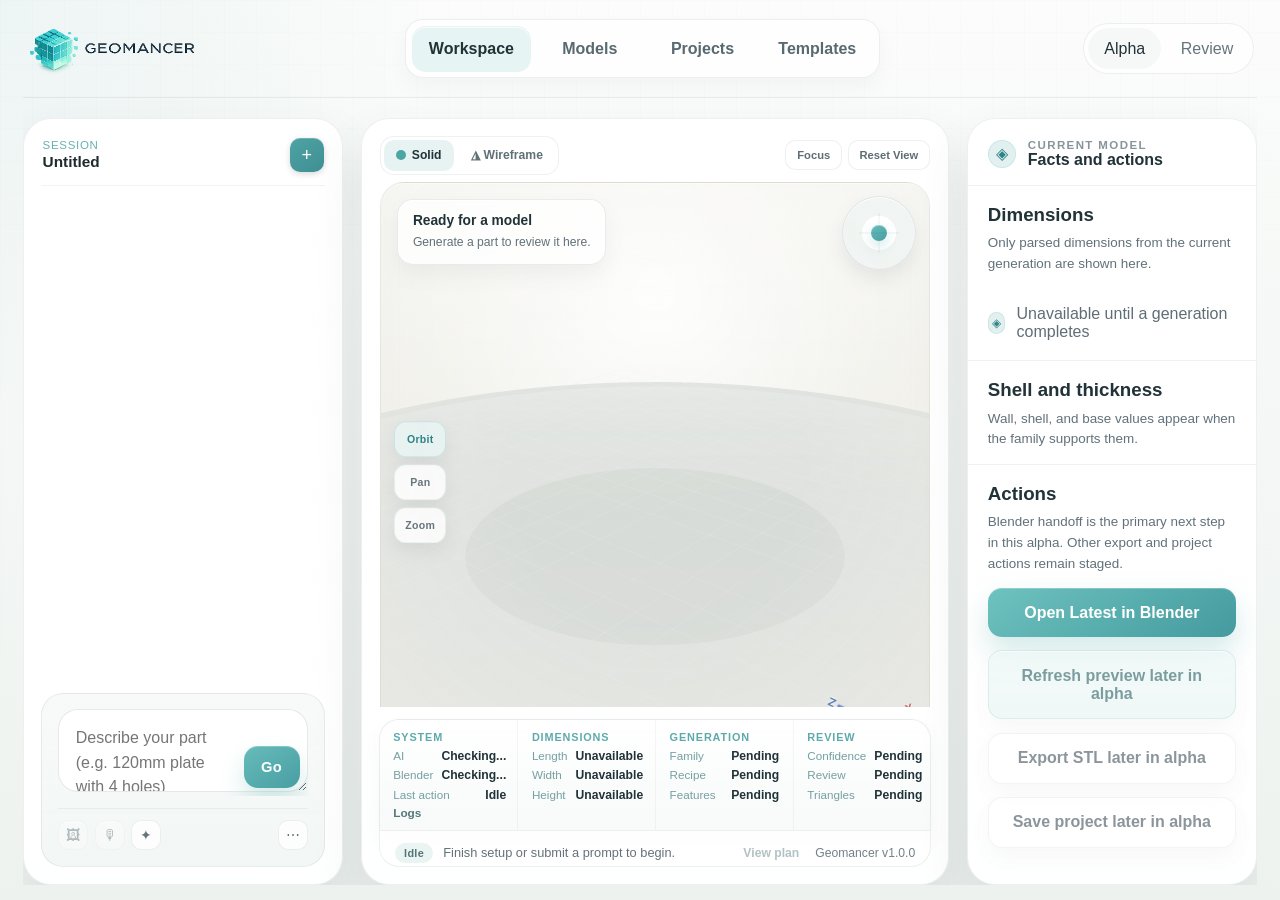
==== commit bbbf48a9: "0.7.27 - UI refinement pass: improved hierarchy, consolidated status system, and upgraded telemetry " ====
--- a/desktop/ui/index.html
+++ b/desktop/ui/index.html
@@ -30,100 +30,53 @@
 
     <main class="workspace">
       <aside class="left-rail panel">
-        <div class="rail-header">
-          <div class="rail-heading">
-            <p class="rail-eyebrow">Local workflow</p>
-            <h2>Conversation</h2>
+        <div class="rail-header conversation-header">
+          <div class="rail-heading convo-title-group">
+            <span class="convo-header-label">Session</span>
+            <span class="convo-header-title" id="sessionTitle">Untitled</span>
           </div>
           <button
             id="new-conversation-button"
-            class="new-chat-button"
+            class="new-chat-button new-chat-btn"
             type="button"
             aria-label="Start new chat"
             title="Start new chat (Ctrl+Enter submits prompt)"
           >+</button>
         </div>
 
-        <div class="conversation-list">
-          <section class="rail-section">
-            <div class="section-header">
-              <p class="section-eyebrow">Setup and guidance</p>
-            </div>
-
-            <article class="message-card assistant-card compact-card">
-              <div class="message-avatar">&#9672;</div>
-              <div class="message-body">
-                <p class="message-title">What Geomancer does</p>
-                <p class="message-text">Describe a supported part in plain language. Local AI interprets the request, then Geomancer builds deterministic geometry for Blender.</p>
-              </div>
-            </article>
-
-            <article class="message-card assistant-card compact-card">
-              <div class="message-avatar">&#9672;</div>
-              <div class="message-body">
-                <p class="message-title">Try one of these</p>
-                <div class="example-prompts" aria-hidden="true">
-                  <span class="example-pill">Wall bracket with four holes</span>
-                  <span class="example-pill">Desk cable clip</span>
-                  <span class="example-pill">Small electronics enclosure</span>
-                  <span class="example-pill">Planter with 3 mm walls</span>
-                </div>
-              </div>
-            </article>
-          </section>
-
-          <section class="rail-section">
-            <div class="section-header">
-              <p class="section-eyebrow">Current request</p>
-            </div>
-
-            <article class="message-card user-card">
-              <div class="message-body">
-                <p class="message-title">Prompt</p>
-                <p class="message-text" id="history-user-prompt">No prompt submitted yet.</p>
-                <p class="message-time">Updates after each generation</p>
-              </div>
-            </article>
-          </section>
-
-          <section class="rail-section">
-            <div class="section-header">
-              <p class="section-eyebrow">Generation status</p>
-            </div>
-
-            <article class="message-card checklist-card">
-              <div class="message-avatar">&#9672;</div>
-              <div class="message-body">
-                <p class="message-title">Interpretation summary</p>
-                <p class="message-text" id="history-plan-state">Waiting for a prompt.</p>
-                <ul class="message-checklist" id="history-summary-list">
-                  <li>No parsed geometry summary yet.</li>
-                </ul>
-              </div>
-            </article>
-
-            <article class="message-card assistant-card compact-card">
-              <div class="message-avatar">&#9672;</div>
-              <div class="message-body">
-                <p class="message-title" id="history-result-title">Latest result</p>
-                <p class="message-text" id="history-result-text">When a generation finishes, this panel summarizes what happened and what to review next.</p>
-              </div>
-            </article>
-          </section>
-
+        <div class="conversation-thread-region">
+          <div id="conversation-thread" class="conversation-thread chat-scroll" aria-live="polite">
+          </div>
         </div>
 
         <div class="composer-shell">
-          <div class="composer-copy">
-            <p class="section-eyebrow">Prompt</p>
-            <h3>Describe the part you want</h3>
-            <p>Keep it dimensional and concrete. Geomancer will classify the request, normalize the inputs, and generate deterministic geometry.</p>
-          </div>
-
           <div class="composer">
             <label class="sr-only" for="prompt-input">Prompt</label>
             <textarea id="prompt-input" placeholder="Describe your part (e.g. 120mm plate with 4 holes)"></textarea>
             <button id="generate-button" class="composer-send" type="button" aria-label="Generate">Go</button>
+          </div>
+          <div class="composer-toolbelt" aria-label="Composer tools">
+            <div class="composer-toolbelt-group">
+              <button id="toolbelt-image" class="toolbelt-button is-disabled" type="button" aria-label="Image to model" title="Image to model — Coming soon" disabled>
+                <span aria-hidden="true">🖼</span>
+              </button>
+              <button id="toolbelt-mic" class="toolbelt-button is-disabled" type="button" aria-label="Voice prompt" title="Voice prompt — Coming soon" disabled>
+                <span aria-hidden="true">🎙</span>
+              </button>
+              <button id="toolbelt-improve" class="toolbelt-button" type="button" aria-label="Improve prompt" title="Improve prompt">
+                <span aria-hidden="true">✦</span>
+              </button>
+            </div>
+            <div class="composer-toolbelt-group composer-toolbelt-group-right">
+              <button id="toolbelt-settings" class="toolbelt-button" type="button" aria-label="Conversation settings" title="Conversation settings">
+                <span aria-hidden="true">⋯</span>
+              </button>
+              <div id="composer-quick-menu" class="composer-quick-menu" hidden>
+                <button id="quick-clear-conversation" class="quick-menu-item" type="button">Clear conversation</button>
+                <button id="quick-toggle-autoscroll" class="quick-menu-item" type="button">Auto-scroll: On</button>
+                <button id="quick-toggle-timestamps" class="quick-menu-item" type="button">Timestamps: On</button>
+              </div>
+            </div>
           </div>
         </div>
       </aside>
@@ -147,14 +100,6 @@
           </div>
         </section>
 
-        <div class="generation-bar">
-          <div class="generation-bar-copy">
-            <span class="generation-chip" id="generation-status">Idle</span>
-            <p id="readiness-state">Finish setup or submit a prompt to begin.</p>
-          </div>
-          <button class="footer-button toolbar-button" type="button" disabled>View plan</button>
-        </div>
-
         <div class="viewer-header">
           <div class="viewer-mode-toggle" aria-label="View mode">
             <button id="viewer-mode-solid" class="viewer-mode is-active" type="button"><span class="mode-dot"></span>Solid</button>
@@ -167,12 +112,6 @@
         </div>
 
         <div class="viewer-frame">
-          <div class="viewer-side-tools">
-            <button id="viewer-tool-orbit" class="viewer-tool is-active" type="button">Orbit</button>
-            <button id="viewer-tool-pan" class="viewer-tool" type="button">Pan</button>
-            <button id="viewer-tool-zoom" class="viewer-tool" type="button">Zoom</button>
-          </div>
-
           <div class="viewer-canvas">
             <div id="viewer-render-surface" class="viewer-render-surface" aria-label="Model viewer"></div>
             <div class="grid-fade"></div>
@@ -181,9 +120,20 @@
                 <div id="viewer-orbit-thumb" class="viewer-orbit-thumb"></div>
               </div>
             </div>
+            <div class="viewer-hud viewer-hud-left">
+              <div class="viewer-overlay-tools">
+                <button id="viewer-tool-orbit" class="viewer-tool is-active" type="button">Orbit</button>
+                <button id="viewer-tool-pan" class="viewer-tool" type="button">Pan</button>
+                <button id="viewer-tool-zoom" class="viewer-tool" type="button">Zoom</button>
+              </div>
+            </div>
+            <div class="viewer-hud viewer-hud-bottom-left">
+              <button id="viewer-auto-orbit-toggle" class="viewer-auto-orbit-button" type="button" aria-pressed="false">Play</button>
+            </div>
             <div class="viewer-hud viewer-hud-bottom">
               <div id="viewer-axis-indicator" class="viewer-axis-indicator" aria-hidden="true">
                 <div id="viewer-axis-scene" class="viewer-axis-scene">
+                  <div class="axis-origin"></div>
                   <div class="axis-line axis-x"><span>X</span></div>
                   <div class="axis-line axis-y"><span>Y</span></div>
                   <div class="axis-line axis-z"><span>Z</span></div>
@@ -202,15 +152,14 @@
 
         <div class="info-strip">
           <section class="info-card">
-            <p class="info-heading">System status</p>
+            <p class="info-heading">System</p>
             <div class="metric-grid">
               <div class="metric-row"><span>AI</span><strong id="system-ai-status">Checking...</strong></div>
               <div class="metric-row"><span>Blender</span><strong id="system-blender-status">Checking...</strong></div>
-              <div class="metric-row"><span>Last</span><strong id="last-run-status">Idle</strong></div>
+              <div class="metric-row"><span>Last action</span><strong id="last-run-status">Idle</strong></div>
             </div>
             <div class="info-card-actions">
-              <span class="status-pill" id="backend-status">Checking...</span>
-              <button id="show-logs-button" class="footer-button compact-button" type="button">Logs</button>
+              <button id="show-logs-button" class="info-strip-link" type="button">Logs</button>
             </div>
           </section>
 
@@ -224,28 +173,32 @@
           </section>
 
           <section class="info-card">
-            <p class="info-heading">Generation summary</p>
-            <div class="metric-grid compact-metrics">
-              <div class="metric-row"><span>Volume</span><strong id="metric-volume">Unavailable</strong></div>
-              <div class="metric-row"><span>Wall</span><strong id="metric-wall">Unavailable</strong></div>
+            <p class="info-heading">Generation</p>
+            <div class="metric-grid">
+              <div class="metric-row"><span>Family</span><strong id="generation-family">Pending</strong></div>
+              <div class="metric-row"><span>Recipe</span><strong id="generation-recipe">Pending</strong></div>
+              <div class="metric-row"><span>Features</span><strong id="generation-features">Pending</strong></div>
             </div>
           </section>
 
           <section class="info-card">
-            <p class="info-heading">Review status</p>
+            <p class="info-heading">Review</p>
             <div class="metric-grid">
-              <div class="metric-row"><span>Triangles</span><strong id="metric-triangles">Not measured</strong></div>
-              <div class="metric-row"><span>Confidence</span><strong id="metric-quality">Review needed</strong></div>
+              <div class="metric-row"><span>Confidence</span><strong id="review-confidence">Pending</strong></div>
+              <div class="metric-row"><span>Review</span><strong id="review-status">Pending</strong></div>
+              <div class="metric-row"><span>Triangles</span><strong id="metric-triangles">Pending</strong></div>
             </div>
           </section>
         </div>
 
         <div class="viewer-footer">
-          <div class="footer-status">
-            <span class="footer-chip">&#9672;</span>
-            <span id="footer-runtime-primary">Checking local tools</span>
-            <span class="status-divider">&bull;</span>
-            <span id="footer-runtime-secondary">Waiting for runtime health</span>
+          <div class="viewer-footer-main">
+            <span class="generation-chip" id="generation-status">Idle</span>
+            <span id="readiness-state" class="viewer-footer-summary" title="Finish setup or submit a prompt to begin.">Finish setup or submit a prompt to begin.</span>
+            <button id="view-plan-button" class="viewer-footer-link" type="button" disabled>View plan</button>
+          </div>
+          <div class="viewer-footer-meta">
+            <span>Geomancer <span id="footer-version">v1.0.0</span></span>
           </div>
         </div>
       </section>
@@ -324,12 +277,34 @@
       </div>
     </div>
 
-    <footer class="desktop-footer">
-      <div class="footer-left">
-        <span class="footer-chip">&#9672;</span>
-        <span>Geomancer <span id="footer-version">v1.0.0</span></span>
+    <div id="prompt-improver-modal" class="logs-modal" hidden>
+      <div id="prompt-improver-backdrop" class="logs-backdrop"></div>
+      <div class="logs-dialog prompt-improver-dialog" role="dialog" aria-modal="true" aria-labelledby="prompt-improver-title">
+        <div class="logs-header">
+          <div>
+            <p class="section-eyebrow">Prompt tools</p>
+            <h2 id="prompt-improver-title">Improve prompt</h2>
+          </div>
+          <button id="close-prompt-improver" class="icon-button" type="button" aria-label="Close prompt improver">×</button>
+        </div>
+        <div class="prompt-improver-body">
+          <p class="prompt-improver-copy">Geomancer can suggest a clearer alpha-ready prompt from your current input.</p>
+          <div class="prompt-improver-block">
+            <p class="prompt-improver-label">Current prompt</p>
+            <p id="prompt-improver-original" class="prompt-improver-text"></p>
+          </div>
+          <div class="prompt-improver-block">
+            <p class="prompt-improver-label">Suggested prompt</p>
+            <p id="prompt-improver-suggestion" class="prompt-improver-text prompt-improver-text-strong"></p>
+          </div>
+          <div class="prompt-improver-actions">
+            <button id="use-prompt-suggestion" class="action-button setup-primary" type="button">Use suggestion</button>
+            <button id="keep-original-prompt" class="action-button" type="button">Keep original</button>
+          </div>
+        </div>
       </div>
-    </footer>
+    </div>
+
   </div>
 
   <script src="qrc:///qtwebchannel/qwebchannel.js"></script>
--- a/desktop/ui/styles.css
+++ b/desktop/ui/styles.css
@@ -204,13 +204,47 @@
 .rail-header {
   justify-content: space-between;
   gap: 0.8rem;
-  padding: 0.2rem 0.1rem 0.95rem;
-}
-
-.rail-heading h2 {
-  margin: 0.18rem 0 0;
-  color: var(--text-strong);
-  font-size: 1.18rem;
+  padding: 0.18rem 0.1rem 0.82rem;
+}
+
+.conversation-header {
+  display: flex;
+  align-items: center;
+  justify-content: space-between;
+  flex-shrink: 0;
+  border-bottom: 1px solid rgba(37, 57, 57, 0.06);
+}
+
+.convo-title-group {
+  display: flex;
+  flex: 1 1 auto;
+  min-width: 0;
+  flex-direction: column;
+  align-items: flex-start;
+  gap: 0.08rem;
+}
+
+.convo-header-label {
+  color: #4fa3a5;
+  font-weight: 500;
+  font-size: 0.72rem;
+  letter-spacing: 0.06em;
+  text-transform: uppercase;
+  opacity: 0.85;
+  white-space: nowrap;
+  overflow: hidden;
+  text-overflow: ellipsis;
+}
+
+.convo-header-title {
+  color: #1f2a2e;
+  font-weight: 600;
+  font-size: 0.96rem;
+  line-height: 1.25;
+  white-space: nowrap;
+  overflow: hidden;
+  text-overflow: ellipsis;
+  max-width: 100%;
 }
 
 .section-eyebrow,
@@ -225,15 +259,31 @@
 }
 
 .new-chat-button {
-  width: 42px;
-  height: 42px;
-  border: 1px solid rgba(37, 57, 57, 0.08);
-  border-radius: 999px;
-  background: rgba(242, 247, 246, 0.96);
-  color: var(--accent-strong);
-  font-size: 1.35rem;
+  width: 34px;
+  height: 34px;
+  flex-shrink: 0;
+  border: 0;
+  border-radius: 10px;
+  display: flex;
+  align-items: center;
+  justify-content: center;
+  background: linear-gradient(145deg, #4fa3a5, #3e8f91);
+  color: white;
+  font-size: 18px;
+  font-weight: 500;
   line-height: 1;
-  box-shadow: inset 0 1px 0 rgba(255, 255, 255, 0.88);
+  box-shadow: 0 2px 6px rgba(0, 0, 0, 0.15), inset 0 1px 0 rgba(255, 255, 255, 0.2);
+  transition: all 0.15s ease;
+}
+
+.new-chat-button:hover {
+  transform: translateY(-1px);
+  box-shadow: 0 4px 10px rgba(0, 0, 0, 0.2), inset 0 1px 0 rgba(255, 255, 255, 0.25);
+}
+
+.new-chat-button:active {
+  transform: translateY(0);
+  box-shadow: 0 2px 4px rgba(0, 0, 0, 0.2) inset;
 }
 
 .rail-icon,
@@ -284,17 +334,44 @@
   padding-right: 0.15rem;
 }
 
+.conversation-thread {
+  display: flex;
+  flex-direction: column;
+  gap: 0.78rem;
+  flex: 1 1 auto;
+  min-height: 0;
+  overflow-y: auto;
+  overflow-x: hidden;
+  padding: 0.1rem 0.22rem 0.35rem 0.08rem;
+  align-content: flex-start;
+}
+
+.chat-scroll {
+  overflow-y: auto;
+  overflow-x: hidden;
+}
+
 .conversation-list::-webkit-scrollbar,
+.conversation-thread::-webkit-scrollbar,
 .right-rail-scroll::-webkit-scrollbar,
 .overflow-section::-webkit-scrollbar { width: 10px; }
 
 .conversation-list::-webkit-scrollbar-thumb,
+.conversation-thread::-webkit-scrollbar-thumb,
 .right-rail-scroll::-webkit-scrollbar-thumb,
 .overflow-section::-webkit-scrollbar-thumb {
   border: 3px solid transparent;
   border-radius: 999px;
   background: rgba(114, 132, 140, 0.22);
   background-clip: padding-box;
+}
+
+.conversation-thread-region {
+  display: flex;
+  flex: 1 1 auto;
+  flex-direction: column;
+  min-height: 0;
+  overflow: hidden;
 }
 
 .rail-section {
@@ -387,6 +464,14 @@
   color: #607077;
   font-size: 0.75rem;
   font-weight: 700;
+  transition: border-color 120ms ease, background-color 120ms ease, color 120ms ease, transform 120ms ease;
+}
+
+.example-pill:hover {
+  border-color: rgba(76, 166, 164, 0.22);
+  background: rgba(239, 247, 246, 0.98);
+  color: var(--text-strong);
+  transform: translateY(-1px);
 }
 
 .message-checklist {
@@ -455,27 +540,314 @@
 
 .composer-shell {
   margin-top: 1rem;
-  padding: 1.1rem;
+  padding: 0.95rem 1rem 1rem;
   border: 1px solid rgba(37, 57, 57, 0.08);
   border-radius: 22px;
   background: linear-gradient(180deg, rgba(247, 250, 249, 0.98), rgba(242, 246, 245, 0.96));
-}
-
-.composer-copy h3 {
-  margin: 0.22rem 0 0;
-  color: var(--text-strong);
-  font-size: 1rem;
-}
-
-.composer-copy p:last-child {
-  margin-top: 0.38rem;
-  color: #5f6f76;
-  line-height: 1.56;
+  flex-shrink: 0;
 }
 
 .composer {
   position: relative;
-  margin-top: 1rem;
+  overflow: hidden;
+}
+
+.composer-toolbelt {
+  position: relative;
+  display: flex;
+  align-items: center;
+  justify-content: space-between;
+  gap: 0.8rem;
+  margin-top: 0.7rem;
+  padding-top: 0.72rem;
+  border-top: 1px solid rgba(37, 57, 57, 0.06);
+}
+
+.composer-toolbelt-group {
+  display: flex;
+  align-items: center;
+  gap: 0.42rem;
+}
+
+.composer-toolbelt-group-right {
+  margin-left: auto;
+  position: relative;
+}
+
+.toolbelt-button {
+  width: 30px;
+  height: 30px;
+  display: inline-flex;
+  align-items: center;
+  justify-content: center;
+  border: 1px solid rgba(37, 57, 57, 0.08);
+  border-radius: 10px;
+  background: rgba(255, 255, 255, 0.78);
+  color: #64757b;
+  font-size: 0.9rem;
+  box-shadow: inset 0 1px 0 rgba(255, 255, 255, 0.72);
+  transition: background-color 120ms ease, border-color 120ms ease, color 120ms ease, transform 120ms ease;
+}
+
+.toolbelt-button:hover:not(:disabled) {
+  border-color: rgba(76, 166, 164, 0.18);
+  background: rgba(239, 247, 246, 0.98);
+  color: var(--text-strong);
+  transform: translateY(-1px);
+}
+
+.toolbelt-button.is-disabled,
+.toolbelt-button:disabled {
+  opacity: 0.46;
+  cursor: default;
+}
+
+.composer-quick-menu[hidden] {
+  display: none;
+}
+
+.composer-quick-menu {
+  position: absolute;
+  right: 0;
+  top: calc(100% + 0.45rem);
+  min-width: 188px;
+  display: grid;
+  gap: 0.2rem;
+  padding: 0.35rem;
+  border: 1px solid rgba(37, 57, 57, 0.08);
+  border-radius: 14px;
+  background: linear-gradient(180deg, rgba(255, 255, 255, 0.985), rgba(246, 249, 248, 0.97));
+  box-shadow: 0 18px 36px rgba(76, 91, 96, 0.14);
+  z-index: 3;
+}
+
+.quick-menu-item {
+  width: 100%;
+  padding: 0.62rem 0.72rem;
+  border: 0;
+  border-radius: 10px;
+  background: transparent;
+  color: #56686e;
+  text-align: left;
+  font-size: 0.78rem;
+  font-weight: 600;
+}
+
+.quick-menu-item:hover {
+  background: rgba(237, 245, 244, 0.95);
+  color: var(--text-strong);
+}
+
+.chat-message {
+  display: flex;
+  align-items: flex-start;
+  gap: 0.58rem;
+  max-width: 100%;
+  margin-bottom: 10px;
+  overflow: visible;
+  flex: 0 0 auto;
+}
+
+.chat-message.is-user {
+  justify-content: flex-end;
+}
+
+.chat-message.is-user .chat-message-avatar {
+  display: none;
+}
+
+.chat-message.is-user .chat-message-meta,
+.chat-message.is-user .chat-bubble {
+  align-items: flex-end;
+}
+
+.chat-message-avatar,
+.chat-avatar {
+  width: 28px;
+  height: 28px;
+  flex: 0 0 28px;
+  border-radius: 8px;
+  object-fit: cover;
+  margin-right: 8px;
+  margin-top: 2px;
+  box-shadow: 0 2px 6px rgba(0, 0, 0, 0.15);
+}
+
+.chat-message-meta {
+  display: flex;
+  flex-direction: column;
+  gap: 0.22rem;
+  min-width: 0;
+  max-width: 85%;
+}
+
+.chat-bubble {
+  position: relative;
+  display: flex;
+  flex-direction: column;
+  gap: 0.4rem;
+  max-width: 85%;
+  padding: 10px 12px;
+  border: 1px solid rgba(37, 57, 57, 0.07);
+  border-radius: 12px;
+  background: linear-gradient(180deg, rgba(255, 255, 255, 0.98), rgba(244, 248, 247, 0.96));
+  box-shadow:
+    0 5px 12px rgba(76, 91, 96, 0.07),
+    0 1px 2px rgba(76, 91, 96, 0.04),
+    inset 0 1px 0 rgba(255, 255, 255, 0.84);
+  word-wrap: break-word;
+  overflow-wrap: break-word;
+}
+
+.chat-message.is-user .chat-bubble {
+  background: linear-gradient(180deg, rgba(228, 242, 240, 0.98), rgba(236, 247, 245, 0.96));
+}
+
+.chat-message.is-assistant .chat-bubble::before,
+.chat-message.is-user .chat-bubble::after {
+  content: "";
+  position: absolute;
+  bottom: 12px;
+  width: 12px;
+  height: 12px;
+  background: inherit;
+  border-bottom: 1px solid rgba(37, 57, 57, 0.06);
+}
+
+.chat-message.is-assistant .chat-bubble::before {
+  left: -5px;
+  border-left: 1px solid rgba(37, 57, 57, 0.06);
+  clip-path: polygon(0 50%, 100% 0, 100% 100%);
+}
+
+.chat-message.is-user .chat-bubble::after {
+  right: -5px;
+  border-right: 1px solid rgba(37, 57, 57, 0.06);
+  clip-path: polygon(0 0, 100% 50%, 0 100%);
+}
+
+.chat-bubble-text {
+  margin: 0;
+  color: #56676d;
+  line-height: 1.55;
+  white-space: pre-line;
+}
+
+.chat-bubble-title {
+  margin: 0;
+  color: var(--text-strong);
+  font-size: 0.88rem;
+  font-weight: 700;
+}
+
+.chat-message-time {
+  color: var(--muted-soft);
+  font-size: 0.72rem;
+  padding: 0 0.15rem;
+}
+
+.chat-checklist {
+  margin: 0;
+  padding: 0;
+  list-style: none;
+  display: grid;
+  gap: 0.28rem;
+}
+
+.chat-checklist li {
+  color: #5a6b71;
+  font-size: 0.82rem;
+  line-height: 1.42;
+}
+
+.chat-checklist li::before {
+  content: "\2713";
+  margin-right: 0.45rem;
+  color: var(--accent-strong);
+}
+
+.chat-example-row {
+  display: flex;
+  flex-wrap: wrap;
+  gap: 0.42rem;
+  margin-top: 0.12rem;
+}
+
+.chat-example-chip {
+  display: inline-flex;
+  align-items: center;
+  padding: 0.42rem 0.7rem;
+  border: 1px solid rgba(37, 57, 57, 0.08);
+  border-radius: 999px;
+  background: rgba(252, 253, 252, 0.96);
+  color: #607077;
+  font-size: 0.75rem;
+  font-weight: 700;
+  transition: border-color 120ms ease, background-color 120ms ease, color 120ms ease, transform 120ms ease;
+}
+
+.chat-example-chip:hover {
+  border-color: rgba(76, 166, 164, 0.22);
+  background: rgba(239, 247, 246, 0.98);
+  color: var(--text-strong);
+  transform: translateY(-1px);
+}
+
+.prompt-improver-dialog {
+  width: min(560px, calc(100vw - 2rem));
+  max-height: min(76vh, 620px);
+}
+
+.prompt-improver-body {
+  display: grid;
+  gap: 0.9rem;
+  padding: 1.1rem 1.2rem 1.2rem;
+}
+
+.prompt-improver-copy,
+.prompt-improver-label,
+.prompt-improver-text {
+  margin: 0;
+}
+
+.prompt-improver-copy {
+  color: #5d6f75;
+  line-height: 1.5;
+}
+
+.prompt-improver-block {
+  display: grid;
+  gap: 0.38rem;
+}
+
+.prompt-improver-label {
+  color: var(--muted-soft);
+  font-size: 0.72rem;
+  text-transform: uppercase;
+  letter-spacing: 0.12em;
+  font-weight: 700;
+}
+
+.prompt-improver-text {
+  padding: 0.86rem 0.92rem;
+  border: 1px solid rgba(37, 57, 57, 0.07);
+  border-radius: 14px;
+  background: rgba(247, 250, 249, 0.96);
+  color: #56676d;
+  line-height: 1.55;
+  white-space: pre-line;
+}
+
+.prompt-improver-text-strong {
+  background: rgba(237, 246, 245, 0.98);
+  color: var(--text-strong);
+}
+
+.prompt-improver-actions {
+  display: flex;
+  justify-content: flex-end;
+  gap: 0.55rem;
+  padding-top: 0.15rem;
 }
 
 #prompt-input {
@@ -577,28 +949,6 @@
   margin-top: 1rem;
 }
 
-.generation-bar {
-  justify-content: space-between;
-  gap: 0.75rem;
-  padding: 0.08rem 0.08rem 0.46rem;
-  margin-bottom: 0.22rem;
-  border-bottom: 1px solid rgba(37, 57, 57, 0.05);
-}
-
-.generation-bar-copy {
-  display: flex;
-  align-items: center;
-  gap: 0.58rem;
-  min-width: 0;
-}
-
-.generation-bar-copy > p:last-child {
-  margin: 0;
-  color: #63737a;
-  font-size: 0.76rem;
-  line-height: 1.35;
-}
-
 .generation-chip {
   display: inline-flex;
   align-items: center;
@@ -654,19 +1004,10 @@
 
 .viewer-frame {
   position: relative;
-  display: flex;
-  gap: 0.9rem;
   flex: 1;
   min-height: 0;
   overflow: hidden;
   padding: 0 0.1rem;
-}
-
-.viewer-side-tools {
-  display: flex;
-  flex-direction: column;
-  gap: 0.42rem;
-  padding-top: 4.8rem;
 }
 
 .viewer-tool {
@@ -674,15 +1015,17 @@
   height: 36px;
   border: 1px solid rgba(37, 57, 57, 0.07);
   border-radius: 12px;
-  background: rgba(255, 255, 255, 0.76);
+  background: rgba(255, 255, 255, 0.8);
   font-size: 0.66rem;
   font-weight: 800;
   letter-spacing: 0.03em;
+  box-shadow: 0 8px 18px rgba(76, 91, 96, 0.1);
 }
 
 .viewer-tool.is-active {
   color: var(--accent-strong);
   background: rgba(231, 243, 242, 0.94);
+  border-color: rgba(76, 166, 164, 0.18);
 }
 
 .viewer-canvas {
@@ -709,9 +1052,46 @@
   right: 0.82rem;
 }
 
+.viewer-hud-left {
+  left: 0.82rem;
+  top: 50%;
+  transform: translateY(-50%);
+}
+
 .viewer-hud-bottom {
   right: 0.82rem;
-  bottom: 0.82rem;
+  bottom: 1rem;
+}
+
+.viewer-hud-bottom-left {
+  left: 0.82rem;
+  bottom: 0.96rem;
+}
+
+.viewer-overlay-tools {
+  display: flex;
+  flex-direction: column;
+  gap: 0.42rem;
+}
+
+.viewer-auto-orbit-button {
+  min-width: 56px;
+  height: 34px;
+  padding: 0 0.8rem;
+  border: 1px solid rgba(37, 57, 57, 0.07);
+  border-radius: 999px;
+  background: rgba(255, 255, 255, 0.82);
+  color: #5d6f75;
+  font-size: 0.72rem;
+  font-weight: 800;
+  letter-spacing: 0.02em;
+  box-shadow: 0 8px 18px rgba(76, 91, 96, 0.1);
+}
+
+.viewer-auto-orbit-button[aria-pressed="true"] {
+  color: var(--accent-strong);
+  background: rgba(231, 243, 242, 0.94);
+  border-color: rgba(76, 166, 164, 0.18);
 }
 
 .viewer-orbit-control {
@@ -759,21 +1139,9 @@
 
 .viewer-axis-indicator {
   position: relative;
-  width: 76px;
-  height: 76px;
-  border: 1px solid rgba(37, 57, 57, 0.08);
-  border-radius: 999px;
-  background: rgba(255, 255, 255, 0.84);
-  box-shadow: 0 10px 18px rgba(76, 91, 96, 0.1), inset 0 1px 0 rgba(255, 255, 255, 0.88);
+  width: 92px;
+  height: 92px;
   overflow: hidden;
-}
-
-.viewer-axis-indicator::before {
-  content: "";
-  position: absolute;
-  inset: 10px;
-  border: 1px solid rgba(37, 57, 57, 0.06);
-  border-radius: 999px;
 }
 
 .viewer-axis-scene {
@@ -781,23 +1149,38 @@
   inset: 0;
 }
 
+.axis-origin {
+  position: absolute;
+  left: 50%;
+  top: 50%;
+  width: 8px;
+  height: 8px;
+  border-radius: 999px;
+  background: rgba(49, 64, 70, 0.42);
+  transform: translate(-50%, -50%);
+  box-shadow: 0 0 0 2px rgba(255, 255, 255, 0.74);
+}
+
 .axis-line {
   position: absolute;
-  left: 38px;
-  top: 38px;
-  width: 30px;
-  height: 2px;
+  left: 46px;
+  top: 46px;
+  width: 34px;
+  height: 3px;
   transform-origin: 0 50%;
   border-radius: 999px;
+  box-shadow: 0 1px 2px rgba(37, 57, 57, 0.1);
 }
 
 .axis-line span {
   position: absolute;
-  right: -9px;
+  right: -10px;
   top: 50%;
   transform: translateY(-50%);
-  font-size: 0.64rem;
+  font-size: 0.72rem;
   font-weight: 800;
+  letter-spacing: 0.04em;
+  text-shadow: 0 1px 0 rgba(255, 255, 255, 0.68);
 }
 
 .axis-x { background: #d26868; }
@@ -890,40 +1273,43 @@
   margin-top: 0.74rem;
   border: 1px solid rgba(37, 57, 57, 0.08);
   border-radius: 20px 20px 0 0;
-  background: linear-gradient(180deg, rgba(255, 255, 255, 0.97), rgba(248, 250, 249, 0.95));
+  background: linear-gradient(180deg, rgba(255, 255, 255, 0.975), rgba(247, 250, 249, 0.96));
   box-shadow: 0 10px 18px rgba(101, 112, 117, 0.05);
 }
 
 .info-card {
-  padding: 0.72rem 0.9rem 0.68rem;
+  padding: 0.7rem 0.85rem 0.62rem;
 }
 
 .info-card + .info-card {
-  border-left: 1px solid rgba(37, 57, 57, 0.06);
+  border-left: 1px solid rgba(37, 57, 57, 0.045);
 }
 
 .metric-grid {
-  display: flex;
-  flex-wrap: wrap;
-  gap: 0.34rem 0.52rem;
-  margin-top: 0.38rem;
-}
-
-.compact-metrics { margin-top: 0.38rem; }
+  display: grid;
+  gap: 0.34rem;
+  margin-top: 0.34rem;
+}
 
 .metric-row {
-  display: inline-flex;
+  display: flex;
   align-items: baseline;
-  justify-content: flex-start;
-  gap: 0.22rem;
-  color: #748187;
-  font-size: 0.74rem;
+  justify-content: space-between;
+  gap: 0.5rem;
+  color: #7a888e;
+  font-size: 0.73rem;
   white-space: nowrap;
+}
+
+.metric-row span {
+  color: #7a888e;
 }
 
 .metric-row strong {
   color: var(--text-strong);
-  font-size: 0.74rem;
+  font-size: 0.76rem;
+  font-weight: 700;
+  text-align: right;
 }
 
 .info-card-actions {
@@ -931,27 +1317,100 @@
   align-items: center;
   justify-content: flex-start;
   gap: 0.45rem;
-  margin-top: 0.48rem;
+  margin-top: 0.42rem;
 }
 
 .viewer-footer {
+  display: flex;
+  align-items: center;
   justify-content: space-between;
   gap: 1rem;
-  padding: 0.72rem 0.95rem 0.08rem;
+  padding: 0.72rem 0.95rem 0.2rem;
   border: 1px solid rgba(37, 57, 57, 0.08);
   border-top: 0;
   border-radius: 0 0 20px 20px;
   background: rgba(255, 255, 255, 0.88);
 }
 
+.viewer-footer-main,
+.viewer-footer-meta {
+  display: flex;
+  align-items: center;
+}
+
+.viewer-footer-main {
+  min-width: 0;
+  flex: 1 1 auto;
+  gap: 0.62rem;
+}
+
+.viewer-footer-summary {
+  min-width: 0;
+  flex: 1 1 auto;
+  color: #647279;
+  font-size: 0.8rem;
+  line-height: 1.35;
+  white-space: nowrap;
+  overflow: hidden;
+  text-overflow: ellipsis;
+}
+
+.viewer-footer-link {
+  flex-shrink: 0;
+  padding: 0;
+  border: 0;
+  background: transparent;
+  color: #56777a;
+  font-size: 0.76rem;
+  font-weight: 700;
+  line-height: 1;
+}
+
+.viewer-footer-link:hover {
+  color: var(--text-strong);
+  text-decoration: underline;
+}
+
+.viewer-footer-link:disabled {
+  opacity: 0.45;
+  cursor: default;
+  text-decoration: none;
+}
+
+.viewer-footer-meta {
+  flex-shrink: 0;
+  justify-content: flex-end;
+  color: #718087;
+  font-size: 0.76rem;
+  white-space: nowrap;
+  text-align: right;
+}
+
 .info-heading {
-  font-size: 0.78rem;
-  letter-spacing: 0.04em;
-}
-
-.status-pill {
-  padding: 0.28rem 0.58rem;
+  color: rgba(79, 163, 165, 0.92);
   font-size: 0.68rem;
+  font-weight: 700;
+  letter-spacing: 0.08em;
+  text-transform: uppercase;
+}
+
+.metric-row span {
+  color: rgba(91, 142, 145, 0.84);
+}
+
+.info-strip-link {
+  padding: 0;
+  border: 0;
+  background: transparent;
+  color: #56777a;
+  font-size: 0.74rem;
+  font-weight: 700;
+  line-height: 1;
+}
+
+.info-strip-link:hover {
+  color: var(--text-strong);
+  text-decoration: underline;
 }
 
 .footer-button,
@@ -968,19 +1427,11 @@
   padding-inline: 0.58rem;
 }
 
-.footer-status {
-  gap: 0.55rem;
-  color: #647279;
-  font-size: 0.86rem;
-}
-
 .footer-chip {
   width: 20px;
   height: 20px;
   font-size: 0.78rem;
 }
-
-.status-divider { color: #9ba8ad; }
 
 .footer-button {
   padding: 0.76rem 1rem;
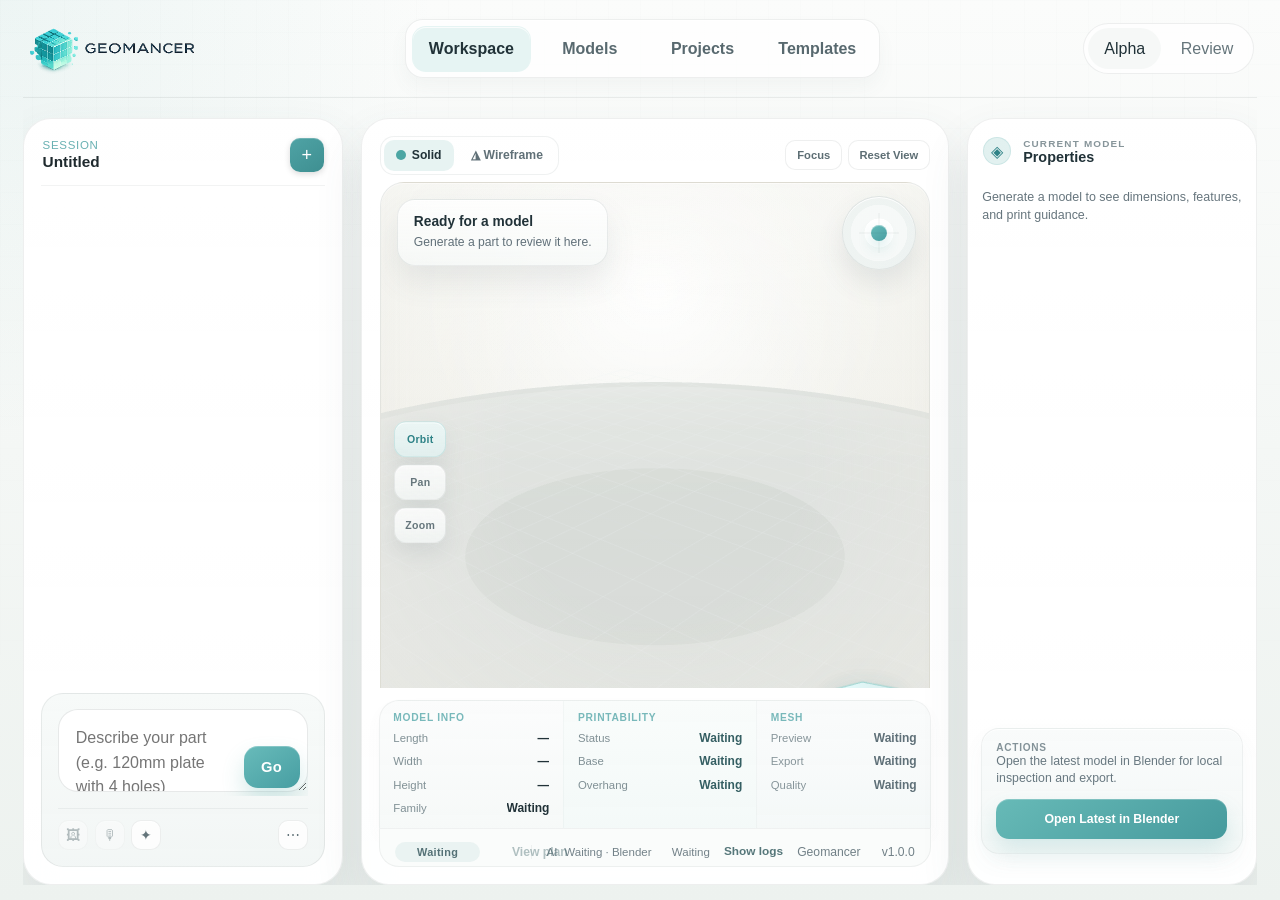
==== commit 962ed53b: "Added mode switching and refactored Models into a visual library-first experience" ====
--- a/desktop/ui/index.html
+++ b/desktop/ui/index.html
@@ -14,7 +14,7 @@
       </div>
 
       <nav class="topnav" aria-label="Primary">
-        <button class="topnav-tab is-active" type="button" data-tab="chat">Workspace</button>
+        <button class="topnav-tab is-active" type="button" data-tab="workspace">Workspace</button>
         <button class="topnav-tab" type="button" data-tab="models">Models</button>
         <button class="topnav-tab" type="button" data-tab="projects">Projects</button>
         <button class="topnav-tab" type="button" data-tab="templates">Templates</button>
@@ -28,7 +28,9 @@
       </div>
     </header>
 
-    <main class="workspace">
+    <main class="app-main">
+      <section id="mode-workspace" class="mode-screen is-active">
+        <div class="workspace">
       <aside class="left-rail panel">
         <div class="rail-header conversation-header">
           <div class="rail-heading convo-title-group">
@@ -128,16 +130,11 @@
               </div>
             </div>
             <div class="viewer-hud viewer-hud-bottom-left">
-              <button id="viewer-auto-orbit-toggle" class="viewer-auto-orbit-button" type="button" aria-pressed="false">Play</button>
+              <button id="viewer-auto-orbit-toggle" class="viewer-auto-orbit-button" type="button" aria-pressed="false" aria-label="Start auto-orbit" title="Start auto-orbit">▶</button>
             </div>
             <div class="viewer-hud viewer-hud-bottom">
               <div id="viewer-axis-indicator" class="viewer-axis-indicator" aria-hidden="true">
-                <div id="viewer-axis-scene" class="viewer-axis-scene">
-                  <div class="axis-origin"></div>
-                  <div class="axis-line axis-x"><span>X</span></div>
-                  <div class="axis-line axis-y"><span>Y</span></div>
-                  <div class="axis-line axis-z"><span>Z</span></div>
-                </div>
+                <div id="viewer-axis-scene" class="viewer-axis-scene"></div>
               </div>
             </div>
             <div id="viewer-overlay" class="viewer-overlay is-visible" aria-live="polite">
@@ -152,52 +149,43 @@
 
         <div class="info-strip">
           <section class="info-card">
-            <p class="info-heading">System</p>
+            <p class="info-heading">Model info</p>
             <div class="metric-grid">
-              <div class="metric-row"><span>AI</span><strong id="system-ai-status">Checking...</strong></div>
-              <div class="metric-row"><span>Blender</span><strong id="system-blender-status">Checking...</strong></div>
-              <div class="metric-row"><span>Last action</span><strong id="last-run-status">Idle</strong></div>
-            </div>
-            <div class="info-card-actions">
-              <button id="show-logs-button" class="info-strip-link" type="button">Logs</button>
+              <div class="metric-row"><span>Length</span><strong id="metric-length">—</strong></div>
+              <div class="metric-row"><span>Width</span><strong id="metric-width">—</strong></div>
+              <div class="metric-row"><span>Height</span><strong id="metric-height">—</strong></div>
+              <div class="metric-row"><span>Family</span><strong id="metric-model-family">Waiting</strong></div>
             </div>
           </section>
 
           <section class="info-card">
-            <p class="info-heading">Dimensions</p>
+            <p class="info-heading">Printability</p>
             <div class="metric-grid">
-              <div class="metric-row"><span>Length</span><strong id="metric-length">Unavailable</strong></div>
-              <div class="metric-row"><span>Width</span><strong id="metric-width">Unavailable</strong></div>
-              <div class="metric-row"><span>Height</span><strong id="metric-height">Unavailable</strong></div>
+              <div class="metric-row"><span>Status</span><strong id="review-status">Waiting</strong></div>
+              <div class="metric-row"><span>Base</span><strong id="printability-base">Waiting</strong></div>
+              <div class="metric-row"><span>Overhang</span><strong id="printability-overhang">Waiting</strong></div>
             </div>
           </section>
 
           <section class="info-card">
-            <p class="info-heading">Generation</p>
+            <p class="info-heading">Mesh</p>
             <div class="metric-grid">
-              <div class="metric-row"><span>Family</span><strong id="generation-family">Pending</strong></div>
-              <div class="metric-row"><span>Recipe</span><strong id="generation-recipe">Pending</strong></div>
-              <div class="metric-row"><span>Features</span><strong id="generation-features">Pending</strong></div>
-            </div>
-          </section>
-
-          <section class="info-card">
-            <p class="info-heading">Review</p>
-            <div class="metric-grid">
-              <div class="metric-row"><span>Confidence</span><strong id="review-confidence">Pending</strong></div>
-              <div class="metric-row"><span>Review</span><strong id="review-status">Pending</strong></div>
-              <div class="metric-row"><span>Triangles</span><strong id="metric-triangles">Pending</strong></div>
+              <div class="metric-row"><span>Preview</span><strong id="mesh-preview">Waiting</strong></div>
+              <div class="metric-row"><span>Export</span><strong id="mesh-export">Waiting</strong></div>
+              <div class="metric-row"><span>Quality</span><strong id="mesh-quality">Waiting</strong></div>
             </div>
           </section>
         </div>
 
         <div class="viewer-footer">
           <div class="viewer-footer-main">
-            <span class="generation-chip" id="generation-status">Idle</span>
+            <span class="generation-chip" id="generation-status">Waiting</span>
             <span id="readiness-state" class="viewer-footer-summary" title="Finish setup or submit a prompt to begin.">Finish setup or submit a prompt to begin.</span>
             <button id="view-plan-button" class="viewer-footer-link" type="button" disabled>View plan</button>
           </div>
           <div class="viewer-footer-meta">
+            <span class="viewer-footer-runtime">AI <span id="system-ai-status">Waiting</span> · Blender <span id="system-blender-status">Waiting</span></span>
+            <button id="show-logs-button" class="info-strip-link viewer-footer-link" type="button">Show logs</button>
             <span>Geomancer <span id="footer-version">v1.0.0</span></span>
           </div>
         </div>
@@ -208,53 +196,122 @@
           <div class="panel-title-mark">&#9672;</div>
           <div>
             <p class="section-eyebrow">Current model</p>
-            <p class="panel-title">Facts and actions</p>
+            <p class="panel-title">Properties</p>
           </div>
         </div>
 
         <div class="right-rail-scroll">
-          <section class="property-group">
+          <div id="properties-empty-state" class="property-empty-state">
+            Generate a model to see dimensions, features, and print guidance.
+          </div>
+
+          <section id="properties-dimensions-section" class="property-group" hidden>
             <h3>Dimensions</h3>
-            <p class="property-copy">Only parsed dimensions from the current generation are shown here.</p>
-            <div class="property-grid" id="current-model-dimensions">
-              <div class="check-row"><span class="checkmark">&#9672;</span><span>Unavailable until a generation completes</span></div>
-            </div>
-          </section>
-
-          <section class="property-group">
-            <h3>Shell and thickness</h3>
-            <p class="property-copy">Wall, shell, and base values appear when the family supports them.</p>
-            <div id="current-model-shell">
-              <div class="check-row"><span class="checkmark">&#9672;</span><span>No shell information yet</span></div>
-            </div>
-          </section>
-
-          <section class="property-group overflow-section">
+            <div class="property-grid property-grid-rows" id="current-model-dimensions"></div>
+          </section>
+
+          <section id="properties-walls-section" class="property-group" hidden>
+            <h3>Walls</h3>
+            <div class="property-grid property-grid-rows" id="current-model-walls"></div>
+          </section>
+
+          <section id="properties-features-section" class="property-group" hidden>
             <h3>Features</h3>
-            <p class="property-copy">Feature details come from Geomancer's normalized plan, not from placeholder presets.</p>
-            <div id="current-model-features">
-              <div class="check-row"><span class="checkmark">&#9672;</span><span>No feature details yet</span></div>
-            </div>
-          </section>
-
-          <section class="property-group overflow-section">
-            <h3>Openings and holes</h3>
-            <p class="property-copy">Cutouts, openings, and hole details appear here when available.</p>
-            <div id="current-model-cutouts">
-              <div class="check-row"><span class="checkmark">&#9672;</span><span>No openings or holes recorded yet</span></div>
-            </div>
+            <div class="property-grid property-grid-rows" id="current-model-features"></div>
           </section>
         </div>
 
         <section class="property-group actions-group">
           <h3>Actions</h3>
-          <p class="property-copy">Blender handoff is the primary next step in this alpha. Other export and project actions remain staged.</p>
+          <p class="property-copy">Open the latest model in Blender for local inspection and export.</p>
           <button id="open-blender-button" class="action-button primary-action" type="button">Open Latest in Blender</button>
-          <button class="action-button inspector-action" type="button" disabled>Refresh preview later in alpha</button>
-          <button class="action-button" type="button" disabled>Export STL later in alpha</button>
-          <button class="action-button" type="button" disabled>Save project later in alpha</button>
         </section>
       </aside>
+        </div>
+      </section>
+
+      <section id="mode-models" class="mode-screen" hidden>
+        <div class="models-shell">
+          <aside class="models-sidebar panel">
+            <div class="models-sidebar-header">
+              <p class="section-eyebrow">Library</p>
+              <h2 class="models-title">Models</h2>
+              <p class="models-copy">Browse locally generated geometry and reopen it when needed.</p>
+            </div>
+
+            <div class="models-sidebar-controls">
+              <label class="models-field">
+                <span class="models-field-label">Search</span>
+                <input id="models-search-input" class="models-input" type="search" placeholder="Search models">
+              </label>
+
+              <label class="models-field">
+                <span class="models-field-label">Sort</span>
+                <select id="models-sort-select" class="models-select">
+                  <option value="newest">Newest first</option>
+                  <option value="oldest">Oldest first</option>
+                  <option value="name">Name</option>
+                  <option value="family">Family</option>
+                </select>
+              </label>
+            </div>
+
+            <div class="models-sidebar-summary">
+              <span class="models-summary-label">Saved models</span>
+              <strong id="models-total-count" class="models-summary-value">0</strong>
+            </div>
+
+            <div class="models-filter-group">
+              <span class="models-field-label">Families</span>
+              <div id="models-family-filters" class="models-filter-chips"></div>
+            </div>
+
+            <div class="models-sidebar-browser">
+              <span class="models-field-label">Saved models</span>
+              <div id="models-sidebar-list" class="models-sidebar-list"></div>
+            </div>
+          </aside>
+
+          <section class="models-main panel">
+            <div class="models-main-header">
+              <div class="models-main-heading">
+                <p class="section-eyebrow">Model library</p>
+                <h2 class="models-title">Saved models</h2>
+                <p id="models-selection-summary" class="models-selection-summary">Select a saved model to open or delete it.</p>
+              </div>
+              <div class="models-header-actions">
+                <button id="models-selection-open" class="action-button primary-action" type="button">Open in Blender</button>
+                <button id="models-selection-delete" class="action-button" type="button">Delete model</button>
+                <button id="models-go-workspace" class="icon-button subtle" type="button">Go to Workspace</button>
+              </div>
+            </div>
+
+            <div id="models-empty-state" class="models-empty-state" hidden>
+              <h3>No models yet</h3>
+              <p>Generate a model in Workspace to build your local library.</p>
+              <button id="models-empty-cta" class="action-button primary-action" type="button">Open Workspace</button>
+            </div>
+
+            <div id="models-grid" class="models-grid"></div>
+          </section>
+        </div>
+      </section>
+
+      <section id="mode-projects" class="mode-screen" hidden>
+        <div class="mode-placeholder panel">
+          <p class="section-eyebrow">Projects</p>
+          <h2>Projects are not available yet</h2>
+          <p>This mode is reserved for grouped model work in a later pass.</p>
+        </div>
+      </section>
+
+      <section id="mode-templates" class="mode-screen" hidden>
+        <div class="mode-placeholder panel">
+          <p class="section-eyebrow">Templates</p>
+          <h2>Templates are not available yet</h2>
+          <p>This mode will surface reusable starting points in a later pass.</p>
+        </div>
+      </section>
     </main>
 
     <div id="logs-modal" class="logs-modal" hidden>
--- a/desktop/ui/styles.css
+++ b/desktop/ui/styles.css
@@ -177,9 +177,411 @@
   display: grid;
   grid-template-columns: 360px minmax(0, 1fr) 320px;
   gap: 1.1rem;
+  height: 100%;
   min-height: 0;
   padding-top: 1.25rem;
   overflow: hidden;
+}
+
+.app-main {
+  min-height: 0;
+  overflow: hidden;
+}
+
+.mode-screen {
+  display: none;
+  min-height: 0;
+  height: 100%;
+}
+
+.mode-screen.is-active {
+  display: block;
+}
+
+.mode-placeholder {
+  display: grid;
+  gap: 0.45rem;
+  align-content: start;
+  max-width: 760px;
+  margin-top: 1.25rem;
+  padding: 1.4rem 1.5rem;
+}
+
+.mode-placeholder h2,
+.models-title {
+  margin: 0;
+  color: var(--text-strong);
+}
+
+.mode-placeholder p:last-child,
+.models-copy,
+.models-filter-empty {
+  margin: 0;
+  color: #607177;
+  line-height: 1.52;
+}
+
+.models-shell {
+  display: grid;
+  grid-template-columns: 260px minmax(0, 1fr);
+  gap: 1.1rem;
+  min-height: 0;
+  height: 100%;
+  padding-top: 1.25rem;
+}
+
+.models-sidebar,
+.models-main {
+  min-height: 0;
+}
+
+.models-sidebar {
+  display: grid;
+  grid-template-rows: auto auto auto auto minmax(0, 1fr);
+  gap: 0.9rem;
+  padding: 1.05rem;
+}
+
+.models-main {
+  display: grid;
+  grid-template-rows: auto auto minmax(0, 1fr);
+  gap: 0.78rem;
+  padding: 1.05rem;
+  overflow: hidden;
+}
+
+.models-sidebar-header,
+.models-sidebar-controls,
+.models-field,
+.models-filter-group,
+.models-sidebar-browser,
+.models-main-heading,
+.models-header-actions {
+  display: grid;
+  gap: 0.45rem;
+}
+
+.models-title {
+  font-size: 1.08rem;
+  font-weight: 700;
+}
+
+.models-sidebar-controls {
+  gap: 0.7rem;
+}
+
+.models-field-label,
+.models-summary-label {
+  color: var(--muted-soft);
+  font-size: 0.68rem;
+  font-weight: 700;
+  letter-spacing: 0.08em;
+  text-transform: uppercase;
+}
+
+.models-input,
+.models-select {
+  width: 100%;
+  padding: 0.78rem 0.86rem;
+  border: 1px solid rgba(37, 57, 57, 0.08);
+  border-radius: 14px;
+  background: rgba(255, 255, 255, 0.92);
+  color: var(--text-strong);
+  outline: none;
+  box-shadow: inset 0 1px 0 rgba(255, 255, 255, 0.84);
+}
+
+.models-input:focus,
+.models-select:focus {
+  border-color: rgba(76, 166, 164, 0.28);
+  box-shadow: 0 0 0 4px rgba(76, 166, 164, 0.08);
+}
+
+.models-sidebar-summary {
+  display: flex;
+  align-items: baseline;
+  justify-content: space-between;
+  gap: 0.75rem;
+  padding: 0.86rem 0.92rem;
+  border: 1px solid rgba(37, 57, 57, 0.06);
+  border-radius: 16px;
+  background: rgba(247, 250, 249, 0.88);
+}
+
+.models-summary-value {
+  color: var(--text-strong);
+  font-size: 1.36rem;
+  font-weight: 700;
+  line-height: 1;
+}
+
+.models-filter-chips {
+  display: flex;
+  flex-wrap: wrap;
+  gap: 0.42rem;
+}
+
+.models-filter-chip {
+  padding: 0.42rem 0.7rem;
+  border: 1px solid rgba(37, 57, 57, 0.08);
+  border-radius: 999px;
+  background: rgba(255, 255, 255, 0.78);
+  color: #627279;
+  font-size: 0.73rem;
+  font-weight: 700;
+}
+
+.models-filter-chip.is-active {
+  border-color: rgba(76, 166, 164, 0.16);
+  background: rgba(234, 244, 243, 0.96);
+  color: var(--accent-strong);
+}
+
+.models-sidebar-list {
+  min-height: 0;
+  overflow: auto;
+  display: grid;
+  gap: 0.28rem;
+  padding-right: 0.08rem;
+}
+
+.models-sidebar-item {
+  display: grid;
+  gap: 0.08rem;
+  justify-items: start;
+  width: 100%;
+  padding: 0.58rem 0.68rem;
+  border: 1px solid transparent;
+  border-radius: 12px;
+  background: rgba(255, 255, 255, 0.58);
+  text-align: left;
+  transition: border-color 140ms ease, background-color 140ms ease, box-shadow 140ms ease;
+}
+
+.models-sidebar-item:hover {
+  border-color: rgba(37, 57, 57, 0.06);
+  background: rgba(255, 255, 255, 0.88);
+}
+
+.models-sidebar-item.is-selected {
+  border-color: rgba(76, 166, 164, 0.18);
+  background: rgba(236, 246, 245, 0.95);
+  box-shadow: inset 0 0 0 1px rgba(76, 166, 164, 0.08);
+}
+
+.models-sidebar-item-name,
+.models-sidebar-item-meta,
+.models-sidebar-empty {
+  margin: 0;
+}
+
+.models-sidebar-item-name {
+  color: var(--text-strong);
+  font-size: 0.77rem;
+  font-weight: 700;
+  line-height: 1.32;
+  display: -webkit-box;
+  overflow: hidden;
+  -webkit-box-orient: vertical;
+  -webkit-line-clamp: 2;
+}
+
+.models-sidebar-item-meta,
+.models-sidebar-empty {
+  color: #7a8a90;
+  font-size: 0.68rem;
+  line-height: 1.3;
+}
+
+.models-sidebar-empty {
+  padding: 0.42rem 0.12rem;
+}
+
+.models-main-header,
+.model-card-actions {
+  display: flex;
+  align-items: center;
+}
+
+.models-main-header {
+  justify-content: space-between;
+  gap: 1rem;
+  padding-bottom: 0.15rem;
+}
+
+.models-selection-summary {
+  margin: 0;
+  color: #627279;
+  font-size: 0.78rem;
+  line-height: 1.4;
+  max-width: 42ch;
+}
+
+.models-header-actions {
+  grid-auto-flow: column;
+  grid-auto-columns: max-content;
+  align-items: center;
+  gap: 0.58rem;
+}
+
+.models-header-actions .action-button {
+  margin-top: 0;
+  width: auto;
+  min-width: 142px;
+  padding-inline: 0.98rem;
+}
+
+.models-empty-state {
+  display: grid;
+  gap: 0.55rem;
+  justify-items: start;
+  align-content: center;
+  min-height: 0;
+  height: 100%;
+  padding: 1.6rem;
+  border: 1px dashed rgba(37, 57, 57, 0.1);
+  border-radius: 20px;
+  background: rgba(248, 251, 250, 0.82);
+  text-align: left;
+}
+
+.models-empty-state[hidden],
+.models-grid[hidden] {
+  display: none !important;
+}
+
+.models-empty-state h3,
+.model-card-title,
+.model-card-meta,
+.model-card-glyph,
+.model-card-badge {
+  margin: 0;
+}
+
+.models-empty-state p {
+  margin: 0;
+  color: #627279;
+}
+
+.models-grid {
+  display: grid;
+  grid-template-columns: repeat(auto-fill, minmax(210px, 1fr));
+  gap: 1.1rem;
+  min-height: 0;
+  overflow: auto;
+  padding: 0.12rem 0.24rem 0.16rem 0.04rem;
+  align-content: start;
+}
+
+.model-card {
+  display: grid;
+  gap: 0;
+  min-width: 0;
+  border: 1px solid rgba(37, 57, 57, 0.06);
+  border-radius: 20px;
+  background: linear-gradient(180deg, rgba(255, 255, 255, 0.98), rgba(245, 248, 247, 0.95));
+  box-shadow: 0 10px 22px rgba(76, 91, 96, 0.055), inset 0 1px 0 rgba(255, 255, 255, 0.84);
+  transition: border-color 150ms ease, box-shadow 150ms ease, transform 150ms ease;
+}
+
+.model-card.is-selected {
+  border-color: rgba(76, 166, 164, 0.22);
+  box-shadow: 0 16px 30px rgba(76, 91, 96, 0.08), inset 0 0 0 1px rgba(76, 166, 164, 0.1);
+}
+
+.model-card-surface {
+  display: grid;
+  gap: 0;
+  padding: 0;
+  border: 0;
+  background: transparent;
+  text-align: left;
+}
+
+.model-card:hover {
+  transform: translateY(-1px);
+  box-shadow: 0 14px 26px rgba(76, 91, 96, 0.075), inset 0 1px 0 rgba(255, 255, 255, 0.84);
+}
+
+.model-card-preview {
+  position: relative;
+  display: grid;
+  place-items: center;
+  min-height: 172px;
+  border-bottom: 1px solid rgba(37, 57, 57, 0.05);
+  border-radius: 20px 20px 0 0;
+  background:
+    radial-gradient(circle at 50% 22%, rgba(76, 166, 164, 0.14), transparent 44%),
+    linear-gradient(180deg, rgba(251, 252, 252, 0.98), rgba(242, 247, 246, 0.94));
+}
+
+.model-card-badge {
+  position: absolute;
+  top: 0.7rem;
+  left: 0.7rem;
+  padding: 0.24rem 0.52rem;
+  border-radius: 999px;
+  background: rgba(255, 255, 255, 0.88);
+  color: #5d7378;
+  font-size: 0.66rem;
+  font-weight: 700;
+  letter-spacing: 0.04em;
+  text-transform: uppercase;
+}
+
+.model-card-glyph {
+  color: rgba(76, 166, 164, 0.7);
+  font-size: 2.55rem;
+  line-height: 1;
+}
+
+.model-card-body,
+.model-card-rows {
+  display: grid;
+  gap: 0.22rem;
+}
+
+.model-card-body {
+  padding: 0.84rem 0.92rem 0.96rem;
+}
+
+.model-card-title {
+  color: var(--text-strong);
+  display: -webkit-box;
+  overflow: hidden;
+  font-size: 0.88rem;
+  font-weight: 700;
+  line-height: 1.34;
+  -webkit-box-orient: vertical;
+  -webkit-line-clamp: 2;
+}
+
+.model-card-meta {
+  color: #839197;
+  font-size: 0.7rem;
+  letter-spacing: 0.01em;
+}
+
+.model-card-submeta {
+  margin: 0;
+  color: #6f8086;
+  font-size: 0.73rem;
+  line-height: 1.42;
+}
+
+.danger-link {
+  color: #8a6262;
+}
+
+.danger-link:hover {
+  color: #774e4e;
+}
+
+.models-filter-empty {
+  padding: 1.2rem;
+  border: 1px dashed rgba(37, 57, 57, 0.08);
+  border-radius: 18px;
+  background: rgba(248, 251, 250, 0.76);
 }
 
 .panel {
@@ -952,14 +1354,20 @@
 .generation-chip {
   display: inline-flex;
   align-items: center;
+  justify-content: center;
   padding: 0.26rem 0.58rem;
+  width: 14ch;
+  min-width: 14ch;
+  flex: 0 0 14ch;
   border-radius: 999px;
-  background: rgba(232, 243, 242, 0.88);
-  color: #557578;
+  background: rgba(234, 242, 241, 0.92);
+  color: #547176;
   font-size: 0.68rem;
   font-weight: 800;
   white-space: nowrap;
   letter-spacing: 0.03em;
+  text-align: center;
+  font-variant-ligatures: none;
 }
 
 .viewer-header {
@@ -1013,18 +1421,18 @@
 .viewer-tool {
   width: 52px;
   height: 36px;
-  border: 1px solid rgba(37, 57, 57, 0.07);
+  border: 1px solid rgba(37, 57, 57, 0.08);
   border-radius: 12px;
-  background: rgba(255, 255, 255, 0.8);
+  background: linear-gradient(180deg, rgba(255, 255, 255, 0.82), rgba(244, 248, 247, 0.72));
   font-size: 0.66rem;
   font-weight: 800;
   letter-spacing: 0.03em;
-  box-shadow: 0 8px 18px rgba(76, 91, 96, 0.1);
+  box-shadow: 0 10px 22px rgba(76, 91, 96, 0.11), inset 0 1px 0 rgba(255, 255, 255, 0.74);
 }
 
 .viewer-tool.is-active {
   color: var(--accent-strong);
-  background: rgba(231, 243, 242, 0.94);
+  background: linear-gradient(180deg, rgba(235, 246, 245, 0.96), rgba(225, 240, 239, 0.9));
   border-color: rgba(76, 166, 164, 0.18);
 }
 
@@ -1075,22 +1483,25 @@
 }
 
 .viewer-auto-orbit-button {
-  min-width: 56px;
-  height: 34px;
-  padding: 0 0.8rem;
-  border: 1px solid rgba(37, 57, 57, 0.07);
+  width: 36px;
+  height: 36px;
+  padding: 0;
+  display: inline-flex;
+  align-items: center;
+  justify-content: center;
+  border: 1px solid rgba(37, 57, 57, 0.08);
   border-radius: 999px;
-  background: rgba(255, 255, 255, 0.82);
+  background: linear-gradient(180deg, rgba(255, 255, 255, 0.84), rgba(244, 248, 247, 0.74));
   color: #5d6f75;
-  font-size: 0.72rem;
+  font-size: 0.88rem;
   font-weight: 800;
-  letter-spacing: 0.02em;
-  box-shadow: 0 8px 18px rgba(76, 91, 96, 0.1);
+  line-height: 1;
+  box-shadow: 0 10px 22px rgba(76, 91, 96, 0.11), inset 0 1px 0 rgba(255, 255, 255, 0.76);
 }
 
 .viewer-auto-orbit-button[aria-pressed="true"] {
   color: var(--accent-strong);
-  background: rgba(231, 243, 242, 0.94);
+  background: linear-gradient(180deg, rgba(235, 246, 245, 0.96), rgba(225, 240, 239, 0.9));
   border-color: rgba(76, 166, 164, 0.18);
 }
 
@@ -1100,8 +1511,9 @@
   height: 74px;
   border: 1px solid rgba(37, 57, 57, 0.08);
   border-radius: 999px;
-  background: radial-gradient(circle at center, rgba(255, 255, 255, 0.98) 0 33%, rgba(240, 244, 242, 0.96) 34% 100%);
-  box-shadow: 0 10px 18px rgba(76, 91, 96, 0.1), inset 0 1px 0 rgba(255, 255, 255, 0.9);
+  background: radial-gradient(circle at center, rgba(255, 255, 255, 0.96) 0 28%, rgba(246, 249, 248, 0.88) 29% 55%, rgba(236, 242, 241, 0.82) 56% 100%);
+  box-shadow: 0 14px 28px rgba(76, 91, 96, 0.12), inset 0 1px 0 rgba(255, 255, 255, 0.92);
+  backdrop-filter: blur(12px);
   cursor: grab;
 }
 
@@ -1110,7 +1522,7 @@
   content: "";
   position: absolute;
   inset: 50%;
-  background: rgba(37, 57, 57, 0.08);
+  background: rgba(37, 57, 57, 0.07);
 }
 
 .viewer-orbit-control::before {
@@ -1133,62 +1545,51 @@
   height: 16px;
   border-radius: 999px;
   background: linear-gradient(145deg, #67bcba, #489ea2);
-  box-shadow: 0 6px 12px rgba(76, 166, 164, 0.24), inset 0 1px 0 rgba(255, 255, 255, 0.34);
+  box-shadow: 0 7px 14px rgba(76, 166, 164, 0.24), inset 0 1px 0 rgba(255, 255, 255, 0.38);
   transform: translate(-50%, -50%);
 }
 
 .viewer-axis-indicator {
   position: relative;
-  width: 92px;
-  height: 92px;
-  overflow: hidden;
+  width: 102px;
+  height: 102px;
+  overflow: visible;
+  border: 0;
+  border-radius: 0;
+  background: none;
+  box-shadow: none;
+  backdrop-filter: none;
 }
 
 .viewer-axis-scene {
   position: absolute;
   inset: 0;
-}
-
-.axis-origin {
+  display: grid;
+  place-items: center;
+}
+
+.viewer-axis-scene::after {
+  content: "";
   position: absolute;
   left: 50%;
   top: 50%;
-  width: 8px;
-  height: 8px;
-  border-radius: 999px;
-  background: rgba(49, 64, 70, 0.42);
-  transform: translate(-50%, -50%);
-  box-shadow: 0 0 0 2px rgba(255, 255, 255, 0.74);
-}
-
-.axis-line {
-  position: absolute;
-  left: 46px;
-  top: 46px;
-  width: 34px;
-  height: 3px;
-  transform-origin: 0 50%;
-  border-radius: 999px;
-  box-shadow: 0 1px 2px rgba(37, 57, 57, 0.1);
-}
-
-.axis-line span {
-  position: absolute;
-  right: -10px;
-  top: 50%;
-  transform: translateY(-50%);
-  font-size: 0.72rem;
-  font-weight: 800;
-  letter-spacing: 0.04em;
-  text-shadow: 0 1px 0 rgba(255, 255, 255, 0.68);
-}
-
-.axis-x { background: #d26868; }
-.axis-x span { color: #bf5151; }
-.axis-y { background: #56a76a; }
-.axis-y span { color: #428856; }
-.axis-z { background: #5c88d5; }
-.axis-z span { color: #4b73b6; }
+  width: 52px;
+  height: 26px;
+  border-radius: 50%;
+  background: radial-gradient(circle, rgba(79, 163, 165, 0.18), rgba(79, 163, 165, 0.05) 48%, transparent 74%);
+  transform: translate(-50%, 18px);
+  filter: blur(12px);
+  pointer-events: none;
+}
+
+.viewer-axis-canvas {
+  display: block;
+  width: 76px;
+  height: 76px;
+  filter:
+    drop-shadow(0 10px 18px rgba(73, 87, 92, 0.14))
+    drop-shadow(0 0 10px rgba(79, 163, 165, 0.08));
+}
 
 .viewer-render-surface {
   position: absolute;
@@ -1220,25 +1621,24 @@
   align-items: flex-start;
   justify-content: flex-start;
   padding: 1rem;
-  opacity: 0;
-  transition: opacity 180ms ease-out;
+  opacity: 1;
+  transition: none;
   pointer-events: none;
 }
 
-.viewer-overlay.is-visible { opacity: 1; }
-
 .viewer-overlay-card {
   display: grid;
-  gap: 0.32rem;
+  gap: 0.28rem;
   justify-items: start;
   max-width: 310px;
-  padding: 0.8rem 0.92rem;
+  padding: 0.86rem 0.98rem;
   border: 1px solid rgba(37, 57, 57, 0.09);
-  border-radius: 16px;
-  background: rgba(255, 255, 255, 0.76);
-  box-shadow: 0 10px 20px rgba(101, 112, 117, 0.08), inset 0 1px 0 rgba(255, 255, 255, 0.84);
+  border-radius: 18px;
+  background: linear-gradient(180deg, rgba(255, 255, 255, 0.8), rgba(246, 249, 248, 0.72));
+  box-shadow: 0 16px 30px rgba(76, 91, 96, 0.1), inset 0 1px 0 rgba(255, 255, 255, 0.68);
   text-align: left;
-  backdrop-filter: blur(12px);
+  backdrop-filter: blur(14px);
+  transition: border-color 180ms ease, box-shadow 180ms ease, background-color 180ms ease, opacity 180ms ease;
 }
 
 .viewer-overlay-title {
@@ -1269,47 +1669,97 @@
 
 .info-strip {
   display: grid;
-  grid-template-columns: repeat(4, minmax(0, 1fr));
+  grid-template-columns: minmax(0, 1fr) minmax(0, 1.05fr) minmax(0, 0.95fr);
   margin-top: 0.74rem;
-  border: 1px solid rgba(37, 57, 57, 0.08);
+  border: 1px solid rgba(37, 57, 57, 0.055);
   border-radius: 20px 20px 0 0;
-  background: linear-gradient(180deg, rgba(255, 255, 255, 0.975), rgba(247, 250, 249, 0.96));
-  box-shadow: 0 10px 18px rgba(101, 112, 117, 0.05);
+  background: linear-gradient(180deg, rgba(251, 252, 252, 0.985), rgba(246, 249, 248, 0.965));
+  box-shadow: 0 8px 16px rgba(101, 112, 117, 0.035);
+  overflow: hidden;
+  transition: border-color 180ms ease, box-shadow 180ms ease, background-color 180ms ease;
 }
 
 .info-card {
-  padding: 0.7rem 0.85rem 0.62rem;
+  display: grid;
+  align-content: start;
+  gap: 0.24rem;
+  padding: 0.72rem 0.86rem 0.6rem;
+  min-width: 0;
+  transition: background-color 180ms ease, box-shadow 180ms ease;
+}
+
+.info-card:nth-child(2) {
+  background: linear-gradient(180deg, rgba(249, 252, 251, 0.98), rgba(243, 249, 248, 0.97));
+}
+
+.info-card:nth-child(3) {
+  background: linear-gradient(180deg, rgba(249, 251, 251, 0.94), rgba(245, 248, 248, 0.92));
 }
 
 .info-card + .info-card {
-  border-left: 1px solid rgba(37, 57, 57, 0.045);
+  border-left: 1px solid rgba(37, 57, 57, 0.032);
 }
 
 .metric-grid {
   display: grid;
   gap: 0.34rem;
-  margin-top: 0.34rem;
+  margin-top: 0.24rem;
 }
 
 .metric-row {
-  display: flex;
+  display: grid;
+  grid-template-columns: minmax(0, 1fr) auto;
   align-items: baseline;
-  justify-content: space-between;
-  gap: 0.5rem;
-  color: #7a888e;
-  font-size: 0.73rem;
+  column-gap: 0.72rem;
+  color: #77868c;
+  font-size: 0.71rem;
+  line-height: 1.28;
+  min-width: 0;
+  min-height: 1.12rem;
+}
+
+.metric-row-stack {
+  grid-template-columns: minmax(0, 1fr);
+  row-gap: 0.14rem;
+}
+
+.metric-row span {
+  color: #809095;
+  min-width: 0;
   white-space: nowrap;
-}
-
-.metric-row span {
-  color: #7a888e;
+  overflow: hidden;
+  text-overflow: ellipsis;
 }
 
 .metric-row strong {
   color: var(--text-strong);
-  font-size: 0.76rem;
-  font-weight: 700;
+  font-size: 0.75rem;
+  font-weight: 700;
+  justify-self: end;
   text-align: right;
+  min-width: 0;
+  max-width: 100%;
+  overflow: hidden;
+  text-overflow: ellipsis;
+  transition: color 180ms ease, opacity 180ms ease, transform 180ms ease;
+}
+
+.metric-row-stack strong {
+  justify-self: start;
+  text-align: left;
+}
+
+.info-card:nth-child(2) .metric-row strong {
+  color: #355f63;
+}
+
+.info-card:nth-child(3) .metric-row,
+.info-card:nth-child(3) .metric-row span {
+  color: #87959a;
+}
+
+.info-card:nth-child(3) .metric-row strong {
+  color: #5f7078;
 }
 
 .info-card-actions {
@@ -1324,12 +1774,13 @@
   display: flex;
   align-items: center;
   justify-content: space-between;
-  gap: 1rem;
-  padding: 0.72rem 0.95rem 0.2rem;
-  border: 1px solid rgba(37, 57, 57, 0.08);
+  gap: 1.12rem;
+  padding: 0.78rem 0.98rem 0.24rem;
+  border: 1px solid rgba(37, 57, 57, 0.06);
   border-top: 0;
   border-radius: 0 0 20px 20px;
-  background: rgba(255, 255, 255, 0.88);
+  background: rgba(250, 252, 251, 0.9);
+  min-width: 0;
 }
 
 .viewer-footer-main,
@@ -1341,18 +1792,20 @@
 .viewer-footer-main {
   min-width: 0;
   flex: 1 1 auto;
-  gap: 0.62rem;
+  gap: 0.96rem;
 }
 
 .viewer-footer-summary {
   min-width: 0;
   flex: 1 1 auto;
   color: #647279;
-  font-size: 0.8rem;
+  font-size: 0.79rem;
   line-height: 1.35;
   white-space: nowrap;
   overflow: hidden;
   text-overflow: ellipsis;
+  transition: color 180ms ease, opacity 180ms ease;
+  padding-left: 0.08rem;
 }
 
 .viewer-footer-link {
@@ -1378,24 +1831,54 @@
 }
 
 .viewer-footer-meta {
+  display: grid;
+  grid-auto-flow: column;
+  grid-auto-columns: max-content;
   flex-shrink: 0;
+  gap: 0.88rem;
   justify-content: flex-end;
+  align-items: center;
+  min-width: 0;
+  padding-left: 0.9rem;
+  border-left: 1px solid rgba(37, 57, 57, 0.055);
   color: #718087;
   font-size: 0.76rem;
   white-space: nowrap;
   text-align: right;
 }
 
+.viewer-footer-runtime {
+  display: inline-flex;
+  align-items: center;
+  gap: 0.2rem;
+  color: #738289;
+  font-size: 0.72rem;
+}
+
+.viewer-footer-runtime span,
+#footer-version {
+  display: inline-block;
+  font-variant-numeric: tabular-nums;
+}
+
+#system-ai-status {
+  min-width: 6.5ch;
+}
+
+#system-blender-status {
+  min-width: 8.6ch;
+}
+
+#footer-version {
+  min-width: 7.5ch;
+}
+
 .info-heading {
-  color: rgba(79, 163, 165, 0.92);
-  font-size: 0.68rem;
-  font-weight: 700;
-  letter-spacing: 0.08em;
+  color: rgba(79, 163, 165, 0.76);
+  font-size: 0.64rem;
+  font-weight: 700;
+  letter-spacing: 0.07em;
   text-transform: uppercase;
-}
-
-.metric-row span {
-  color: rgba(91, 142, 145, 0.84);
 }
 
 .info-strip-link {
@@ -1444,84 +1927,201 @@
 
 .panel-title-row {
   gap: 0.75rem;
-  padding: 0.2rem 1.25rem 1rem;
+  padding: 0.12rem 0.96rem 0.7rem;
 }
 
 .panel-title {
-  font-size: 1rem;
+  font-size: 0.91rem;
 }
 
 .right-rail-scroll {
   flex: 1;
   min-height: 0;
   overflow-y: auto;
+  overflow-x: hidden;
 }
 
 .property-group {
-  padding: 1.15rem 1.25rem 1.2rem;
-  border-top: 1px solid rgba(37, 57, 57, 0.07);
+  padding: 0.72rem 0.9rem 0.68rem;
+  border-top: 1px solid rgba(37, 57, 57, 0.045);
+  min-width: 0;
+}
+
+.property-empty-state {
+  padding: 0.8rem 0.9rem 0.18rem;
+  color: #66757d;
+  font-size: 0.78rem;
+  line-height: 1.42;
+  transition: color 180ms ease, opacity 180ms ease, transform 180ms ease;
+}
+
+.property-empty-state[data-state="generating"] {
+  color: #5d7078;
+}
+
+.property-empty-state[data-state="generating"]::before {
+  content: "";
+  display: inline-block;
+  width: 0.46rem;
+  height: 0.46rem;
+  margin-right: 0.5rem;
+  border-radius: 999px;
+  background: rgba(76, 166, 164, 0.72);
+  box-shadow: 0 0 0 0 rgba(76, 166, 164, 0.18);
+  vertical-align: 0.08rem;
+  animation: generation-pulse 1.4s ease-in-out infinite;
 }
 
 .property-copy {
-  color: #61717a;
-  line-height: 1.55;
-  font-size: 0.84rem;
+  color: #64737a;
+  line-height: 1.48;
+  font-size: 0.79rem;
+  overflow-wrap: anywhere;
+}
+
+.property-copy-strong {
+  color: #516169;
+  font-size: 0.86rem;
+  line-height: 1.42;
+  white-space: pre-line;
+  overflow-wrap: anywhere;
+}
+
+.right-rail .panel-title {
+  font-size: 0.9rem;
+  font-weight: 600;
+}
+
+.right-rail .section-eyebrow {
+  font-size: 0.62rem;
+}
+
+.right-rail .property-group h3 {
+  color: #839298;
+  font-size: 0.63rem;
+  font-weight: 700;
+  letter-spacing: 0.07em;
+  text-transform: uppercase;
 }
 
 .property-grid {
   display: grid;
-  gap: 0.92rem;
-  margin-top: 0.95rem;
-}
-
-.overflow-section {
-  max-height: 190px;
-  overflow-y: auto;
+  gap: 0.44rem;
+  margin-top: 0.5rem;
+}
+
+.detail-row {
+  display: flex;
+  align-items: flex-start;
+  justify-content: space-between;
+  gap: 0.5rem;
+  padding: 0.04rem 0;
+  color: #6a7a81;
+  font-size: 0.75rem;
+  white-space: normal;
+}
+
+.property-grid-rows {
+  gap: 0.3rem;
+}
+
+.detail-row span {
+  min-width: 0;
+  color: #809196;
+  font-size: 0.73rem;
+  letter-spacing: 0.01em;
+}
+
+.detail-row strong {
+  min-width: 0;
+  color: var(--text-strong);
+  max-width: 58%;
+  font-size: 0.76rem;
+  font-weight: 700;
+  text-align: right;
+  white-space: normal;
+  overflow-wrap: anywhere;
+  transition: color 180ms ease, opacity 180ms ease;
 }
 
 .toggle-row,
 .check-row {
   gap: 0.75rem;
-  margin-top: 0.92rem;
+  margin-top: 0.52rem;
   color: #5f6d75;
+  min-width: 0;
 }
 
 .check-row {
+  display: flex;
+  align-items: flex-start;
   justify-content: flex-start;
+}
+
+.check-row span:last-child,
+.toggle-row span:last-child {
+  min-width: 0;
+  overflow-wrap: anywhere;
 }
 
 .checkmark {
   width: 22px;
   height: 22px;
+  flex: 0 0 22px;
   font-size: 0.78rem;
 }
 
 .actions-group { margin-top: auto; }
+
+.actions-group {
+  margin: 0.7rem 0.82rem 0.82rem;
+  padding: 0.82rem 0.9rem 0.88rem;
+  border: 1px solid rgba(37, 57, 57, 0.055);
+  border-radius: 18px;
+  background: linear-gradient(180deg, rgba(249, 251, 251, 0.99), rgba(244, 248, 247, 0.97));
+  box-shadow: 0 10px 22px rgba(101, 112, 117, 0.045), inset 0 1px 0 rgba(255, 255, 255, 0.82);
+}
+
+.actions-group h3 {
+  color: #6f8086;
+}
+
+.actions-group .property-copy {
+  margin-top: 0;
+  color: #687880;
+  font-size: 0.77rem;
+  line-height: 1.42;
+}
+
+.actions-group .property-copy + .action-button {
+  margin-top: 0.68rem;
+}
 
 .action-button {
   width: 100%;
-  margin-top: 0.85rem;
-  padding: 0.96rem 1rem;
-  border: 1px solid rgba(37, 57, 57, 0.08);
-  border-radius: 14px;
-  background: rgba(255, 255, 255, 0.94);
+  margin-top: 0.62rem;
+  padding: 0.82rem 0.88rem;
+  border: 1px solid rgba(37, 57, 57, 0.065);
+  border-radius: 13px;
+  background: rgba(255, 255, 255, 0.93);
   color: #55646c;
-  font-weight: 700;
-  box-shadow: 0 10px 22px rgba(112, 119, 124, 0.08), inset 0 1px 0 rgba(255, 255, 255, 0.84);
+  font-size: 0.77rem;
+  font-weight: 700;
+  box-shadow: 0 8px 18px rgba(112, 119, 124, 0.06), inset 0 1px 0 rgba(255, 255, 255, 0.84);
 }
 
 .setup-primary,
 .primary-action {
   border: 0;
-  background: linear-gradient(145deg, #6ec2bf, #449a9e);
+  background: linear-gradient(145deg, #67bab7, #469a9d);
   color: #ffffff;
-  box-shadow: 0 14px 28px rgba(76, 166, 164, 0.24), inset 0 1px 0 rgba(255, 255, 255, 0.24);
+  box-shadow: 0 12px 22px rgba(76, 166, 164, 0.18), inset 0 1px 0 rgba(255, 255, 255, 0.22);
 }
 
 .inspector-action {
-  border-color: rgba(76, 166, 164, 0.22);
-  background: linear-gradient(180deg, rgba(237, 248, 247, 0.98), rgba(232, 244, 243, 0.96));
-  color: #3f6f73;
+  border-color: rgba(76, 166, 164, 0.14);
+  background: linear-gradient(180deg, rgba(246, 250, 249, 0.98), rgba(240, 245, 244, 0.96));
+  color: #4f676d;
 }
 
 button:disabled,
@@ -1534,6 +2134,49 @@
   display: flex;
   align-items: center;
   padding: 0.9rem 0.15rem 0;
+}
+
+body.is-generating .generation-chip {
+  background: rgba(228, 240, 239, 0.96);
+  color: #496a6c;
+}
+
+body.is-generating .generation-chip::before {
+  content: "";
+  width: 0.38rem;
+  height: 0.38rem;
+  margin-right: 0.38rem;
+  border-radius: 999px;
+  background: rgba(76, 166, 164, 0.92);
+  box-shadow: 0 0 0 0 rgba(76, 166, 164, 0.16);
+  animation: generation-pulse 1.4s ease-in-out infinite;
+}
+
+body.is-generating .viewer-overlay-card,
+body.is-generating .property-empty-state,
+body.is-generating .metric-row strong,
+body.is-generating .viewer-footer-summary {
+  animation: generation-breathe 1.6s ease-in-out infinite;
+}
+
+body.is-generating .info-card:nth-child(2) {
+  box-shadow: inset 0 1px 0 rgba(255, 255, 255, 0.86), inset 0 0 0 1px rgba(76, 166, 164, 0.06);
+}
+
+@keyframes generation-pulse {
+  0%, 100% {
+    transform: scale(1);
+    box-shadow: 0 0 0 0 rgba(76, 166, 164, 0.18);
+  }
+  50% {
+    transform: scale(1.08);
+    box-shadow: 0 0 0 6px rgba(76, 166, 164, 0);
+  }
+}
+
+@keyframes generation-breathe {
+  0%, 100% { opacity: 0.88; }
+  50% { opacity: 1; }
 }
 
 .logs-modal[hidden] {
@@ -1598,12 +2241,14 @@
 
 @media (max-width: 1360px) {
   .workspace { grid-template-columns: 320px minmax(0, 1fr) 290px; }
+  .models-shell { grid-template-columns: 240px minmax(0, 1fr); }
 }
 
 @media (max-width: 1180px) {
   .topbar { grid-template-columns: 1fr; justify-items: start; }
   .topnav { justify-self: start; }
   .workspace { grid-template-columns: 1fr; }
+  .models-shell { grid-template-columns: 1fr; }
   .left-rail, .right-rail { min-height: 0; }
   .info-strip { grid-template-columns: 1fr; }
   .info-card + .info-card {
@@ -1617,11 +2262,28 @@
   .topnav { flex-wrap: wrap; }
   .generation-bar,
   .viewer-footer { display: grid; }
+  .viewer-footer-meta {
+    padding-left: 0;
+    border-left: 0;
+  }
   .panel,
   .left-rail,
   .right-rail,
   .viewer-canvas { border-radius: 20px; }
   .setup-actions { grid-template-columns: 1fr; }
+  .models-main-header,
+  .models-main-header {
+    display: grid;
+    align-items: start;
+  }
+  .models-header-actions {
+    grid-auto-flow: row;
+    grid-auto-columns: initial;
+  }
+  .models-header-actions .action-button {
+    width: 100%;
+    min-width: 0;
+  }
   .viewer-orbit-control,
   .viewer-axis-indicator {
     transform: scale(0.9);
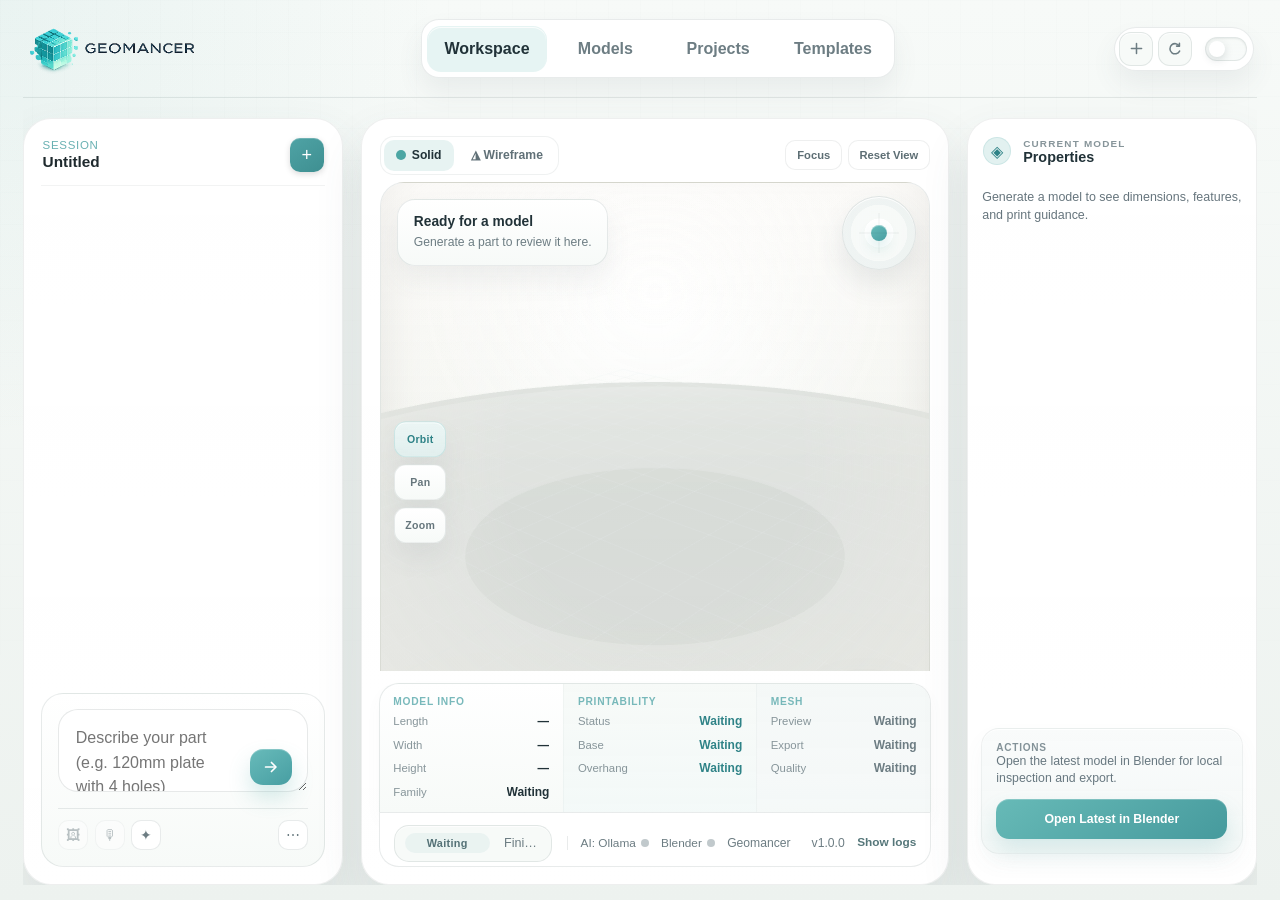
==== commit be5576d3: "Alpha UI lock: workspace polish and full tab system" ====
--- a/desktop/ui/index.html
+++ b/desktop/ui/index.html
@@ -21,9 +21,25 @@
       </nav>
 
       <div class="topbar-meta">
-        <div class="mode-switch" aria-label="Mode">
-          <button class="mode-chip is-active" type="button">Alpha</button>
-          <button class="mode-chip" type="button">Review</button>
+        <div class="app-control-cluster" aria-label="Workspace controls">
+          <div class="app-control-group" aria-label="Session controls">
+            <button id="app-new-session-button" class="app-icon-control" type="button" aria-label="New session" title="New session">
+              <svg viewBox="0 0 20 20" aria-hidden="true">
+                <path d="M10 4v12M4 10h12" />
+              </svg>
+            </button>
+            <button id="app-reset-workspace-button" class="app-icon-control" type="button" aria-label="Reset workspace" title="Reset workspace">
+              <svg viewBox="0 0 20 20" aria-hidden="true">
+                <path d="M15.8 7.2A6 6 0 1 0 16 13" />
+                <path d="M15.8 3.8v3.4h-3.4" />
+              </svg>
+            </button>
+          </div>
+          <button id="theme-toggle-button" class="theme-toggle-button" type="button" aria-label="Switch to dark mode" aria-pressed="false" title="Toggle theme">
+            <span class="theme-toggle-track" aria-hidden="true">
+              <span class="theme-toggle-thumb"></span>
+            </span>
+          </button>
         </div>
       </div>
     </header>
@@ -55,7 +71,12 @@
           <div class="composer">
             <label class="sr-only" for="prompt-input">Prompt</label>
             <textarea id="prompt-input" placeholder="Describe your part (e.g. 120mm plate with 4 holes)"></textarea>
-            <button id="generate-button" class="composer-send" type="button" aria-label="Generate">Go</button>
+            <button id="generate-button" class="composer-send" type="button" aria-label="Send prompt" title="Send prompt">
+              <svg viewBox="0 0 20 20" aria-hidden="true">
+                <path d="M4 10h10.5" />
+                <path d="M10.5 5 15.5 10l-5 5" />
+              </svg>
+            </button>
           </div>
           <div class="composer-toolbelt" aria-label="Composer tools">
             <div class="composer-toolbelt-group">
@@ -181,12 +202,19 @@
           <div class="viewer-footer-main">
             <span class="generation-chip" id="generation-status">Waiting</span>
             <span id="readiness-state" class="viewer-footer-summary" title="Finish setup or submit a prompt to begin.">Finish setup or submit a prompt to begin.</span>
-            <button id="view-plan-button" class="viewer-footer-link" type="button" disabled>View plan</button>
           </div>
           <div class="viewer-footer-meta">
+            <span class="viewer-runtime-item">
+              <span id="footer-ai-label">AI: Ollama</span>
+              <span id="footer-ai-pip" class="runtime-pip is-muted" aria-hidden="true"></span>
+            </span>
+            <span class="viewer-runtime-item">
+              <span>Blender</span>
+              <span id="footer-blender-pip" class="runtime-pip is-muted" aria-hidden="true"></span>
+            </span>
             <span class="viewer-footer-runtime">AI <span id="system-ai-status">Waiting</span> · Blender <span id="system-blender-status">Waiting</span></span>
+            <span>Geomancer <span id="footer-version">v1.0.0</span></span>
             <button id="show-logs-button" class="info-strip-link viewer-footer-link" type="button">Show logs</button>
-            <span>Geomancer <span id="footer-version">v1.0.0</span></span>
           </div>
         </div>
       </section>
@@ -275,14 +303,36 @@
           <section class="models-main panel">
             <div class="models-main-header">
               <div class="models-main-heading">
-                <p class="section-eyebrow">Model library</p>
+                <div class="models-heading-copy">
+                  <p class="section-eyebrow">Model library</p>
+                  <p class="models-page-subtitle">Browse, reopen, and manage locally generated geometry.</p>
+                </div>
                 <h2 class="models-title">Saved models</h2>
-                <p id="models-selection-summary" class="models-selection-summary">Select a saved model to open or delete it.</p>
+              </div>
+            </div>
+
+            <div class="models-selected-summary">
+              <div class="models-selected-copy">
+                <p class="models-selected-label">Selected model</p>
+                <h3 id="models-selected-name" class="models-selected-name">No model selected</h3>
+                <div class="models-selected-facts">
+                  <span id="models-selected-family">Family -</span>
+                  <span id="models-selected-created">Created -</span>
+                  <span id="models-selected-dimensions">Size -</span>
+                </div>
               </div>
               <div class="models-header-actions">
-                <button id="models-selection-open" class="action-button primary-action" type="button">Open in Blender</button>
-                <button id="models-selection-delete" class="action-button" type="button">Delete model</button>
-                <button id="models-go-workspace" class="icon-button subtle" type="button">Go to Workspace</button>
+                <div id="models-single-actions" class="models-action-set">
+                  <button id="models-selection-open" class="action-button primary-action" type="button">Open in Blender</button>
+                  <button id="models-go-workspace" class="icon-button subtle" type="button">Go to Workspace</button>
+                  <button id="models-selection-delete" class="action-button" type="button">Delete model</button>
+                  <button id="models-select-toggle" class="action-button models-select-button" type="button">Select</button>
+                </div>
+                <div id="models-bulk-actions" class="models-action-set" hidden>
+                  <span id="models-selection-count" class="models-selection-count">0 selected</span>
+                  <button id="models-bulk-delete" class="action-button danger-action" type="button" disabled>Delete selected</button>
+                  <button id="models-select-cancel" class="icon-button subtle" type="button">Cancel</button>
+                </div>
               </div>
             </div>
 
@@ -298,18 +348,85 @@
       </section>
 
       <section id="mode-projects" class="mode-screen" hidden>
-        <div class="mode-placeholder panel">
-          <p class="section-eyebrow">Projects</p>
-          <h2>Projects are not available yet</h2>
-          <p>This mode is reserved for grouped model work in a later pass.</p>
+        <div class="projects-shell">
+          <section id="projects-home-view" class="projects-view panel">
+            <div class="projects-header">
+              <div class="projects-heading-copy">
+                <p class="section-eyebrow">Projects</p>
+                <p class="projects-copy">Open a local project container to browse its generated models.</p>
+              </div>
+              <div class="projects-header-right">
+                <h2 class="projects-title">Project library</h2>
+                <div id="projects-single-actions" class="projects-action-set">
+                  <button id="projects-new-button" class="action-button primary-action" type="button">New Project</button>
+                  <button id="projects-select-toggle" class="action-button projects-select-button" type="button">Select</button>
+                </div>
+                <div id="projects-bulk-actions" class="projects-action-set" hidden>
+                  <span id="projects-selection-count" class="projects-selection-count">0 selected</span>
+                  <button id="projects-bulk-delete" class="action-button danger-action" type="button" disabled>Delete selected</button>
+                  <button id="projects-select-cancel" class="icon-button subtle" type="button">Cancel</button>
+                </div>
+              </div>
+            </div>
+
+            <div id="projects-empty-state" class="projects-empty-state" hidden>
+              <h3>No projects yet</h3>
+              <p>Create a project or generate saved models to build the project library.</p>
+              <button id="projects-empty-new-button" class="action-button primary-action" type="button">New Project</button>
+            </div>
+
+            <div id="projects-grid" class="projects-grid"></div>
+          </section>
+
+          <section id="projects-detail-view" class="projects-view panel" hidden>
+            <div class="projects-detail-header">
+              <button id="projects-back-button" class="icon-button subtle" type="button">Back to Projects</button>
+              <div class="projects-detail-copy">
+                <p class="section-eyebrow">Project</p>
+                <h2 id="projects-detail-title" class="projects-title">Project</h2>
+                <p id="projects-detail-meta" class="projects-copy">0 models</p>
+              </div>
+            </div>
+
+            <div id="projects-detail-empty" class="projects-empty-state" hidden>
+              <h3>No models in this project</h3>
+              <p>This project container does not have saved models yet.</p>
+            </div>
+
+            <div id="projects-model-grid" class="models-grid projects-model-grid"></div>
+          </section>
         </div>
       </section>
 
       <section id="mode-templates" class="mode-screen" hidden>
-        <div class="mode-placeholder panel">
-          <p class="section-eyebrow">Templates</p>
-          <h2>Templates are not available yet</h2>
-          <p>This mode will surface reusable starting points in a later pass.</p>
+        <div class="templates-shell">
+          <aside class="templates-sidebar panel">
+            <div class="templates-sidebar-header">
+              <p class="section-eyebrow">Categories</p>
+              <h2 class="templates-sidebar-title">Browse templates</h2>
+              <p class="templates-copy">Choose a starting point, then refine it in Workspace.</p>
+            </div>
+
+            <div id="templates-category-list" class="templates-category-list"></div>
+          </aside>
+
+          <section class="templates-main panel">
+            <div class="templates-header">
+              <div class="templates-heading-copy">
+                <p class="section-eyebrow">Templates</p>
+                <p class="templates-copy">Start from structured model blueprints.</p>
+              </div>
+              <h2 class="templates-title">Template library</h2>
+            </div>
+
+            <p class="templates-helper">Select a template to start in Workspace.</p>
+            <div id="templates-empty-state" class="templates-empty-state" hidden>
+              <h3>No templates available</h3>
+              <p>Template starters will appear here when local template data is available.</p>
+            </div>
+
+            <div id="templates-grid" class="templates-grid"></div>
+          </section>
         </div>
       </section>
     </main>
--- a/desktop/ui/styles.css
+++ b/desktop/ui/styles.css
@@ -1,16 +1,16 @@
 :root {
-  --bg: #edf2ef;
-  --bg-strong: #f8faf8;
-  --panel: rgba(255, 255, 255, 0.95);
-  --panel-soft: rgba(247, 250, 249, 0.94);
-  --card: rgba(255, 255, 255, 0.96);
-  --card-soft: rgba(244, 248, 247, 0.94);
-  --line: rgba(37, 57, 57, 0.1);
-  --line-strong: rgba(37, 57, 57, 0.16);
-  --text: #44555b;
-  --text-strong: #213238;
-  --muted: #6d7d83;
-  --muted-soft: #87959a;
+  --bg-main: #edf2ef;
+  --bg-surface: #f7faf8;
+  --bg-panel: #ffffff;
+  --bg-card: #ffffff;
+  --bg-panel-soft: rgba(247, 250, 249, 0.94);
+  --bg-card-soft: rgba(244, 248, 247, 0.94);
+  --border: rgba(37, 57, 57, 0.1);
+  --border-strong: rgba(37, 57, 57, 0.16);
+  --text-primary: #44555b;
+  --text-secondary: #6d7d83;
+  --text-primary-strong: #213238;
+  --text-secondary-soft: #87959a;
   --accent: #4ca6a4;
   --accent-strong: #2f8387;
   --accent-soft: rgba(76, 166, 164, 0.12);
@@ -19,9 +19,24 @@
   --danger: #b55f55;
   --shadow: 0 24px 48px rgba(76, 91, 96, 0.12);
   --shadow-soft: 0 14px 26px rgba(76, 91, 96, 0.08);
+  --viewer-bg-top: rgba(255, 255, 255, 0.92);
+  --viewer-bg-mid: #f2f4ef;
+  --viewer-bg-bottom: #eae7dd;
   --radius-xl: 28px;
   --radius-lg: 22px;
   --radius-md: 16px;
+  --bg: var(--bg-main);
+  --bg-strong: var(--bg-panel);
+  --panel: var(--bg-panel);
+  --panel-soft: var(--bg-panel-soft);
+  --card: var(--bg-card);
+  --card-soft: var(--bg-card-soft);
+  --line: var(--border);
+  --line-strong: var(--border-strong);
+  --text: var(--text-primary);
+  --text-strong: var(--text-primary-strong);
+  --muted: var(--text-secondary);
+  --muted-soft: var(--text-secondary-soft);
 }
 
 *,
@@ -34,11 +49,11 @@
   height: 100%;
   min-height: 100%;
   font-family: "Segoe UI Variable Display", "Segoe UI", sans-serif;
-  color: var(--text);
+  color: var(--text-primary);
   overflow: hidden;
   background:
     radial-gradient(circle at top left, rgba(76, 166, 164, 0.08), transparent 28%),
-    linear-gradient(180deg, #fbfcfb 0%, var(--bg) 100%);
+    linear-gradient(180deg, var(--bg-surface) 0%, var(--bg-main) 100%);
 }
 
 body::before {
@@ -53,6 +68,50 @@
   mask-image: linear-gradient(180deg, rgba(0, 0, 0, 0.35), transparent 96%);
 }
 
+body[data-theme="dark"] {
+  --bg-main: #10181a;
+  --bg-surface: #151f22;
+  --bg-panel: #1a2629;
+  --bg-card: #203034;
+  --bg-panel-soft: rgba(29, 42, 45, 0.92);
+  --bg-card-soft: rgba(35, 49, 53, 0.9);
+  --border: rgba(188, 220, 219, 0.12);
+  --border-strong: rgba(188, 220, 219, 0.18);
+  --text-primary: #e2ecec;
+  --text-secondary: #a7bcc0;
+  --text-primary-strong: #f4faf9;
+  --text-secondary-soft: #8ea2a6;
+  --accent: #66c4c1;
+  --accent-strong: #8ce0db;
+  --accent-soft: rgba(102, 196, 193, 0.16);
+  --shadow: 0 24px 46px rgba(0, 0, 0, 0.34);
+  --shadow-soft: 0 14px 26px rgba(0, 0, 0, 0.24);
+  --viewer-bg-top: rgba(27, 38, 41, 0.92);
+  --viewer-bg-mid: #182124;
+  --viewer-bg-bottom: #11181a;
+  --bg: var(--bg-main);
+  --bg-strong: var(--bg-panel);
+  --panel: var(--bg-panel);
+  --panel-soft: var(--bg-panel-soft);
+  --card: var(--bg-card);
+  --card-soft: var(--bg-card-soft);
+  --line: var(--border);
+  --line-strong: var(--border-strong);
+  --text: var(--text-primary);
+  --text-strong: var(--text-primary-strong);
+  --muted: var(--text-secondary);
+  --muted-soft: var(--text-secondary-soft);
+  background:
+    radial-gradient(circle at top left, rgba(76, 166, 164, 0.12), transparent 30%),
+    linear-gradient(180deg, var(--bg-surface) 0%, var(--bg-main) 100%);
+}
+
+body[data-theme="dark"]::before {
+  background-image:
+    linear-gradient(rgba(188, 220, 219, 0.032) 1px, transparent 1px),
+    linear-gradient(90deg, rgba(188, 220, 219, 0.032) 1px, transparent 1px);
+}
+
 button,
 input,
 textarea { font: inherit; }
@@ -87,7 +146,7 @@
   align-items: center;
   gap: 1.2rem;
   padding: 0 0.15rem 1.15rem;
-  border-bottom: 1px solid rgba(37, 57, 57, 0.08);
+  border-bottom: 1px solid var(--border);
 }
 
 .brand-cluster,
@@ -121,10 +180,10 @@
   justify-self: center;
   gap: 0.3rem;
   padding: 0.34rem;
-  border: 1px solid rgba(37, 57, 57, 0.08);
+  border: 1px solid var(--border);
   border-radius: 18px;
-  background: rgba(255, 255, 255, 0.74);
-  box-shadow: inset 0 1px 0 rgba(255, 255, 255, 0.82), 0 10px 18px rgba(101, 112, 117, 0.05);
+  background: var(--bg-panel);
+  box-shadow: inset 0 1px 0 rgba(255, 255, 255, 0.82), var(--shadow-soft);
 }
 
 .topnav-tab,
@@ -144,7 +203,7 @@
   min-width: 108px;
   padding: 0.82rem 1rem;
   border-radius: 14px;
-  color: #58696f;
+  color: var(--text-secondary);
   font-weight: 600;
 }
 
@@ -154,18 +213,113 @@
   box-shadow: inset 0 1px 0 rgba(255, 255, 255, 0.76);
 }
 
+.app-control-cluster,
+.app-control-group {
+  display: inline-flex;
+  align-items: center;
+}
+
+.app-control-cluster {
+  gap: 0.62rem;
+  padding: 0.24rem;
+  border: 1px solid var(--border);
+  border-radius: 999px;
+  background: var(--bg-panel);
+  box-shadow: inset 0 1px 0 rgba(255, 255, 255, 0.82), var(--shadow-soft);
+}
+
+.app-control-group {
+  gap: 0.28rem;
+}
+
+.app-icon-control {
+  display: inline-flex;
+  align-items: center;
+  justify-content: center;
+  width: 34px;
+  height: 34px;
+  border: 1px solid var(--border);
+  border-radius: 12px;
+  background: var(--bg-surface);
+  color: var(--text-secondary);
+  box-shadow: inset 0 1px 0 rgba(255, 255, 255, 0.86);
+  transition: transform 160ms ease, box-shadow 160ms ease, border-color 160ms ease, color 160ms ease;
+}
+
+.app-icon-control svg {
+  width: 17px;
+  height: 17px;
+  fill: none;
+  stroke: currentColor;
+  stroke-width: 1.8;
+  stroke-linecap: round;
+  stroke-linejoin: round;
+}
+
+.app-icon-control:hover {
+  transform: translateY(-1px);
+  border-color: rgba(76, 166, 164, 0.26);
+  color: var(--accent-strong);
+  box-shadow: 0 8px 16px rgba(76, 91, 96, 0.1), inset 0 1px 0 rgba(255, 255, 255, 0.92);
+}
+
+.theme-toggle-button {
+  display: inline-flex;
+  align-items: center;
+  justify-content: center;
+  width: 48px;
+  height: 34px;
+  border: 0;
+  border-radius: 999px;
+  background: transparent;
+  padding: 0;
+}
+
+.theme-toggle-track {
+  position: relative;
+  display: block;
+  width: 42px;
+  height: 24px;
+  border: 1px solid var(--border);
+  border-radius: 999px;
+  background: linear-gradient(180deg, var(--bg-surface), var(--bg-panel-soft));
+  box-shadow: inset 0 1px 2px rgba(48, 66, 70, 0.08);
+}
+
+.theme-toggle-thumb {
+  position: absolute;
+  top: 3px;
+  left: 3px;
+  width: 16px;
+  height: 16px;
+  border-radius: 999px;
+  background: var(--bg-panel);
+  box-shadow: 0 3px 8px rgba(62, 80, 85, 0.18);
+  transition: transform 180ms ease, background 180ms ease;
+}
+
+.theme-toggle-button[aria-pressed="true"] .theme-toggle-track {
+  background: linear-gradient(180deg, rgba(44, 67, 70, 0.95), rgba(23, 34, 38, 0.96));
+  border-color: rgba(102, 193, 190, 0.24);
+}
+
+.theme-toggle-button[aria-pressed="true"] .theme-toggle-thumb {
+  transform: translateX(18px);
+  background: #9fe5df;
+}
+
 .mode-switch {
   gap: 0.2rem;
   padding: 0.25rem;
-  border: 1px solid rgba(37, 57, 57, 0.08);
+  border: 1px solid var(--border);
   border-radius: 999px;
-  background: rgba(255, 255, 255, 0.72);
+  background: var(--bg-panel);
 }
 
 .mode-chip {
   padding: 0.66rem 0.95rem;
   border-radius: 999px;
-  color: #65757b;
+  color: var(--text-secondary);
 }
 
 .mode-chip.is-active {
@@ -217,7 +371,7 @@
 .models-copy,
 .models-filter-empty {
   margin: 0;
-  color: #607177;
+  color: var(--text-secondary);
   line-height: 1.52;
 }
 
@@ -245,7 +399,7 @@
 .models-main {
   display: grid;
   grid-template-rows: auto auto minmax(0, 1fr);
-  gap: 0.78rem;
+  gap: 0.66rem;
   padding: 1.05rem;
   overflow: hidden;
 }
@@ -256,7 +410,8 @@
 .models-filter-group,
 .models-sidebar-browser,
 .models-main-heading,
-.models-header-actions {
+.models-header-actions,
+.models-selected-copy {
   display: grid;
   gap: 0.45rem;
 }
@@ -268,6 +423,8 @@
 
 .models-sidebar-controls {
   gap: 0.7rem;
+  padding-top: 0.85rem;
+  border-top: 1px solid var(--border);
 }
 
 .models-field-label,
@@ -283,10 +440,10 @@
 .models-select {
   width: 100%;
   padding: 0.78rem 0.86rem;
-  border: 1px solid rgba(37, 57, 57, 0.08);
+  border: 1px solid var(--border);
   border-radius: 14px;
-  background: rgba(255, 255, 255, 0.92);
-  color: var(--text-strong);
+  background: var(--bg-panel);
+  color: var(--text-primary-strong);
   outline: none;
   box-shadow: inset 0 1px 0 rgba(255, 255, 255, 0.84);
 }
@@ -303,9 +460,9 @@
   justify-content: space-between;
   gap: 0.75rem;
   padding: 0.86rem 0.92rem;
-  border: 1px solid rgba(37, 57, 57, 0.06);
+  border: 1px solid var(--border);
   border-radius: 16px;
-  background: rgba(247, 250, 249, 0.88);
+  background: var(--bg-surface);
 }
 
 .models-summary-value {
@@ -323,10 +480,10 @@
 
 .models-filter-chip {
   padding: 0.42rem 0.7rem;
-  border: 1px solid rgba(37, 57, 57, 0.08);
+  border: 1px solid var(--border);
   border-radius: 999px;
-  background: rgba(255, 255, 255, 0.78);
-  color: #627279;
+  background: var(--bg-panel);
+  color: var(--text-secondary);
   font-size: 0.73rem;
   font-weight: 700;
 }
@@ -343,6 +500,12 @@
   display: grid;
   gap: 0.28rem;
   padding-right: 0.08rem;
+}
+
+.models-filter-group,
+.models-sidebar-browser {
+  padding-top: 0.85rem;
+  border-top: 1px solid rgba(37, 57, 57, 0.05);
 }
 
 .models-sidebar-item {
@@ -364,9 +527,15 @@
 }
 
 .models-sidebar-item.is-selected {
-  border-color: rgba(76, 166, 164, 0.18);
-  background: rgba(236, 246, 245, 0.95);
-  box-shadow: inset 0 0 0 1px rgba(76, 166, 164, 0.08);
+  border-color: rgba(76, 166, 164, 0.26);
+  background: linear-gradient(180deg, rgba(235, 247, 246, 0.98), rgba(228, 242, 241, 0.96));
+  box-shadow: inset 3px 0 0 rgba(76, 166, 164, 0.78), inset 0 0 0 1px rgba(76, 166, 164, 0.08);
+}
+
+.models-sidebar-item.is-multi-selected {
+  border-color: rgba(76, 166, 164, 0.28);
+  background: rgba(233, 246, 245, 0.96);
+  box-shadow: inset 3px 0 0 rgba(76, 166, 164, 0.72), inset 0 0 0 1px rgba(76, 166, 164, 0.08);
 }
 
 .models-sidebar-item-name,
@@ -406,10 +575,42 @@
 .models-main-header {
   justify-content: space-between;
   gap: 1rem;
-  padding-bottom: 0.15rem;
-}
-
-.models-selection-summary {
+  padding-bottom: 0;
+}
+
+.models-main-heading {
+  display: flex;
+  align-items: center;
+  justify-content: space-between;
+  width: 100%;
+  gap: 1.25rem;
+  padding-bottom: 0.68rem;
+  border-bottom: 1px solid rgba(37, 57, 57, 0.055);
+}
+
+.models-heading-copy {
+  display: grid;
+  gap: 0.28rem;
+  min-width: 0;
+}
+
+.models-heading-copy .section-eyebrow,
+.models-main-heading .models-title {
+  margin: 0;
+}
+
+.models-main-heading .models-title {
+  flex: 0 0 auto;
+  text-align: right;
+  color: var(--accent-strong);
+  font-size: 0.86rem;
+  font-weight: 800;
+  letter-spacing: 0.08em;
+  line-height: 1;
+  text-transform: uppercase;
+}
+
+.models-page-subtitle {
   margin: 0;
   color: #627279;
   font-size: 0.78rem;
@@ -417,6 +618,48 @@
   max-width: 42ch;
 }
 
+.models-selected-summary {
+  display: flex;
+  align-items: center;
+  justify-content: space-between;
+  gap: 0.9rem;
+  padding: 0.72rem 0.86rem;
+  border: 1px solid rgba(37, 57, 57, 0.06);
+  border-radius: 18px;
+  background: linear-gradient(180deg, rgba(251, 252, 252, 0.96), rgba(246, 249, 248, 0.92));
+  box-shadow: inset 0 1px 0 rgba(255, 255, 255, 0.76);
+}
+
+.models-selected-label {
+  margin: 0;
+  color: rgba(79, 163, 165, 0.78);
+  font-size: 0.63rem;
+  font-weight: 800;
+  letter-spacing: 0.08em;
+  text-transform: uppercase;
+}
+
+.models-selected-name {
+  margin: 0;
+  color: var(--text-strong);
+  font-size: 0.94rem;
+  font-weight: 750;
+  line-height: 1.28;
+  white-space: nowrap;
+  overflow: hidden;
+  text-overflow: ellipsis;
+  max-width: min(48vw, 520px);
+}
+
+.models-selected-facts {
+  display: flex;
+  flex-wrap: wrap;
+  gap: 0.38rem 0.74rem;
+  color: #718187;
+  font-size: 0.72rem;
+  line-height: 1.35;
+}
+
 .models-header-actions {
   grid-auto-flow: column;
   grid-auto-columns: max-content;
@@ -424,11 +667,57 @@
   gap: 0.58rem;
 }
 
-.models-header-actions .action-button {
+.models-action-set {
+  display: flex;
+  align-items: center;
+  justify-content: flex-end;
+  gap: 0.48rem;
+  flex-wrap: wrap;
+}
+
+.models-action-set[hidden] {
+  display: none !important;
+}
+
+.models-header-actions .action-button,
+.models-header-actions .icon-button {
+  display: inline-flex;
+  align-items: center;
+  justify-content: center;
+  height: 34px;
   margin-top: 0;
   width: auto;
-  min-width: 142px;
-  padding-inline: 0.98rem;
+  min-width: 116px;
+  padding: 0 0.82rem;
+  border-radius: 12px;
+  font-size: 0.74rem;
+  line-height: 1;
+}
+
+.models-header-actions .icon-button.subtle {
+  height: 34px;
+  padding: 0 0.82rem;
+  border-radius: 12px;
+  font-size: 0.74rem;
+}
+
+.models-select-button {
+  min-width: 82px !important;
+}
+
+.models-selection-count {
+  min-width: 86px;
+  color: var(--accent-strong);
+  font-size: 0.74rem;
+  font-weight: 800;
+  letter-spacing: 0.01em;
+  text-align: right;
+}
+
+.danger-action:not(:disabled) {
+  border-color: rgba(129, 84, 84, 0.16);
+  color: #825656;
+  background: rgba(255, 250, 248, 0.94);
 }
 
 .models-empty-state {
@@ -466,10 +755,10 @@
 .models-grid {
   display: grid;
   grid-template-columns: repeat(auto-fill, minmax(210px, 1fr));
-  gap: 1.1rem;
+  gap: 1.18rem;
   min-height: 0;
   overflow: auto;
-  padding: 0.12rem 0.24rem 0.16rem 0.04rem;
+  padding: 0.18rem 0.3rem 0.22rem 0.06rem;
   align-content: start;
 }
 
@@ -477,16 +766,25 @@
   display: grid;
   gap: 0;
   min-width: 0;
-  border: 1px solid rgba(37, 57, 57, 0.06);
+  border: 1px solid rgba(37, 57, 57, 0.075);
   border-radius: 20px;
-  background: linear-gradient(180deg, rgba(255, 255, 255, 0.98), rgba(245, 248, 247, 0.95));
-  box-shadow: 0 10px 22px rgba(76, 91, 96, 0.055), inset 0 1px 0 rgba(255, 255, 255, 0.84);
+  background: linear-gradient(180deg, rgba(255, 255, 255, 0.995), rgba(242, 247, 246, 0.96));
+  box-shadow: 0 11px 24px rgba(76, 91, 96, 0.07), inset 0 1px 0 rgba(255, 255, 255, 0.88);
   transition: border-color 150ms ease, box-shadow 150ms ease, transform 150ms ease;
 }
 
-.model-card.is-selected {
-  border-color: rgba(76, 166, 164, 0.22);
-  box-shadow: 0 16px 30px rgba(76, 91, 96, 0.08), inset 0 0 0 1px rgba(76, 166, 164, 0.1);
+.model-card.is-selected,
+.model-card.is-multi-selected {
+  border-color: rgba(76, 166, 164, 0.42);
+  background: linear-gradient(180deg, rgba(255, 255, 255, 0.995), rgba(234, 246, 245, 0.98));
+  box-shadow: 0 18px 34px rgba(76, 91, 96, 0.12), 0 0 0 4px rgba(76, 166, 164, 0.08), inset 0 0 0 1px rgba(76, 166, 164, 0.16);
+}
+
+.model-card.is-selected .model-card-preview,
+.model-card.is-multi-selected .model-card-preview {
+  background:
+    radial-gradient(circle at 50% 22%, rgba(76, 166, 164, 0.2), transparent 46%),
+    linear-gradient(180deg, rgba(250, 254, 253, 0.99), rgba(231, 244, 243, 0.96));
 }
 
 .model-card-surface {
@@ -499,20 +797,57 @@
 }
 
 .model-card:hover {
-  transform: translateY(-1px);
-  box-shadow: 0 14px 26px rgba(76, 91, 96, 0.075), inset 0 1px 0 rgba(255, 255, 255, 0.84);
+  transform: translateY(-3px);
+  box-shadow: 0 18px 32px rgba(76, 91, 96, 0.11), inset 0 1px 0 rgba(255, 255, 255, 0.88);
 }
 
 .model-card-preview {
   position: relative;
   display: grid;
   place-items: center;
-  min-height: 172px;
+  min-height: 164px;
   border-bottom: 1px solid rgba(37, 57, 57, 0.05);
   border-radius: 20px 20px 0 0;
   background:
     radial-gradient(circle at 50% 22%, rgba(76, 166, 164, 0.14), transparent 44%),
     linear-gradient(180deg, rgba(251, 252, 252, 0.98), rgba(242, 247, 246, 0.94));
+}
+
+.model-card-check {
+  position: absolute;
+  top: 0.72rem;
+  right: 0.72rem;
+  width: 18px;
+  height: 18px;
+  border: 1px solid rgba(76, 91, 96, 0.18);
+  border-radius: 6px;
+  background: rgba(255, 255, 255, 0.9);
+  box-shadow: 0 6px 14px rgba(76, 91, 96, 0.08), inset 0 1px 0 rgba(255, 255, 255, 0.88);
+  opacity: 0;
+  transform: scale(0.92);
+  transition: opacity 140ms ease, transform 140ms ease, border-color 140ms ease, background-color 140ms ease;
+}
+
+.models-grid.is-selecting .model-card-check {
+  opacity: 1;
+  transform: scale(1);
+}
+
+.model-card.is-multi-selected .model-card-check {
+  border-color: rgba(76, 166, 164, 0.72);
+  background: linear-gradient(145deg, #68bbb8, #4a9da0);
+}
+
+.model-card.is-multi-selected .model-card-check::after {
+  content: "";
+  position: absolute;
+  left: 5px;
+  top: 2px;
+  width: 5px;
+  height: 9px;
+  border: solid #ffffff;
+  border-width: 0 2px 2px 0;
+  transform: rotate(42deg);
 }
 
 .model-card-badge {
@@ -542,31 +877,31 @@
 }
 
 .model-card-body {
-  padding: 0.84rem 0.92rem 0.96rem;
+  padding: 0.76rem 0.86rem 0.86rem;
 }
 
 .model-card-title {
   color: var(--text-strong);
   display: -webkit-box;
   overflow: hidden;
-  font-size: 0.88rem;
-  font-weight: 700;
-  line-height: 1.34;
+  font-size: 0.9rem;
+  font-weight: 760;
+  line-height: 1.3;
   -webkit-box-orient: vertical;
   -webkit-line-clamp: 2;
 }
 
 .model-card-meta {
-  color: #839197;
-  font-size: 0.7rem;
+  color: #8c999e;
+  font-size: 0.68rem;
   letter-spacing: 0.01em;
 }
 
 .model-card-submeta {
   margin: 0;
-  color: #6f8086;
-  font-size: 0.73rem;
-  line-height: 1.42;
+  color: #76878d;
+  font-size: 0.7rem;
+  line-height: 1.36;
 }
 
 .danger-link {
@@ -582,6 +917,644 @@
   border: 1px dashed rgba(37, 57, 57, 0.08);
   border-radius: 18px;
   background: rgba(248, 251, 250, 0.76);
+}
+
+.projects-shell {
+  min-height: 0;
+  height: 100%;
+  padding-top: 1.25rem;
+}
+
+.projects-view {
+  min-height: 0;
+  height: 100%;
+  display: grid;
+  grid-template-rows: auto minmax(0, 1fr);
+  gap: 1rem;
+  padding: 1.05rem;
+  overflow: hidden;
+}
+
+.projects-view[hidden],
+.projects-empty-state[hidden],
+.projects-grid[hidden],
+.projects-model-grid[hidden] {
+  display: none !important;
+}
+
+.projects-header,
+.projects-detail-header {
+  display: flex;
+  align-items: center;
+  justify-content: space-between;
+  gap: 1rem;
+  padding-bottom: 0.72rem;
+  border-bottom: 1px solid rgba(37, 57, 57, 0.055);
+}
+
+.projects-detail-header {
+  justify-content: flex-start;
+  align-items: center;
+}
+
+.projects-detail-copy {
+  display: grid;
+  gap: 0.18rem;
+  min-width: 0;
+}
+
+.projects-heading-copy,
+.projects-header-right {
+  display: grid;
+  gap: 0.3rem;
+  min-width: 0;
+}
+
+.projects-header-right {
+  justify-items: end;
+  flex: 0 0 auto;
+  gap: 0.42rem;
+}
+
+.projects-title,
+.project-card-title,
+.project-card-meta,
+.projects-copy,
+.projects-empty-state h3,
+.projects-empty-state p {
+  margin: 0;
+}
+
+.projects-title {
+  color: var(--accent-strong);
+  font-size: 0.72rem;
+  font-weight: 800;
+  letter-spacing: 0.08em;
+  line-height: 1;
+  text-transform: uppercase;
+}
+
+.projects-detail-copy .projects-title {
+  color: var(--text-strong);
+  font-size: 1.04rem;
+  font-weight: 760;
+  letter-spacing: 0;
+  text-transform: none;
+}
+
+.projects-copy {
+  max-width: 42ch;
+  color: #627279;
+  font-size: 0.78rem;
+  line-height: 1.42;
+}
+
+.projects-grid {
+  min-height: 0;
+  overflow: auto;
+  display: grid;
+  grid-template-columns: repeat(auto-fill, minmax(194px, 1fr));
+  gap: 0.92rem;
+  align-content: start;
+  padding: 0.1rem 0.28rem 0.22rem 0.04rem;
+}
+
+.projects-action-set {
+  display: flex;
+  align-items: center;
+  justify-content: flex-end;
+  gap: 0.48rem;
+  flex-wrap: wrap;
+}
+
+.projects-action-set[hidden] {
+  display: none !important;
+}
+
+.projects-action-set .action-button,
+.projects-action-set .icon-button {
+  display: inline-flex;
+  align-items: center;
+  justify-content: center;
+  height: 34px;
+  width: auto;
+  min-width: 108px;
+  margin-top: 0;
+  padding: 0 0.82rem;
+  border-radius: 12px;
+  font-size: 0.74rem;
+  line-height: 1;
+}
+
+.projects-action-set .icon-button.subtle {
+  height: 34px;
+  padding: 0 0.82rem;
+  border-radius: 12px;
+  font-size: 0.74rem;
+}
+
+.projects-select-button {
+  min-width: 82px !important;
+}
+
+.projects-selection-count {
+  min-width: 86px;
+  color: var(--accent-strong);
+  font-size: 0.74rem;
+  font-weight: 800;
+  letter-spacing: 0.01em;
+  text-align: right;
+}
+
+.project-card {
+  position: relative;
+  display: grid;
+  grid-template-columns: 48px minmax(0, 1fr);
+  align-items: center;
+  gap: 0.78rem;
+  min-width: 0;
+  padding: 0.84rem;
+  border: 1px solid rgba(37, 57, 57, 0.075);
+  border-radius: 18px;
+  background: linear-gradient(180deg, rgba(255, 255, 255, 0.995), rgba(242, 247, 246, 0.96));
+  color: inherit;
+  text-align: left;
+  box-shadow: 0 11px 24px rgba(76, 91, 96, 0.06), inset 0 1px 0 rgba(255, 255, 255, 0.88);
+  transition: border-color 150ms ease, box-shadow 150ms ease, transform 150ms ease;
+}
+
+.project-card:hover {
+  transform: translateY(-3px);
+  border-color: rgba(76, 166, 164, 0.22);
+  box-shadow: 0 18px 34px rgba(76, 91, 96, 0.11), inset 0 1px 0 rgba(255, 255, 255, 0.9);
+}
+
+.project-card.is-selected {
+  border-color: rgba(76, 166, 164, 0.4);
+  background: linear-gradient(180deg, rgba(255, 255, 255, 0.995), rgba(234, 246, 245, 0.98));
+  box-shadow: 0 18px 34px rgba(76, 91, 96, 0.12), 0 0 0 4px rgba(76, 166, 164, 0.08), inset 0 0 0 1px rgba(76, 166, 164, 0.14);
+}
+
+.project-folder-icon {
+  position: relative;
+  width: 48px;
+  height: 37px;
+  border-radius: 10px 12px 12px;
+  background:
+    radial-gradient(circle at 32% 18%, rgba(255, 255, 255, 0.34), transparent 35%),
+    linear-gradient(145deg, rgba(117, 201, 197, 0.98), rgba(66, 148, 152, 0.96));
+  box-shadow: 0 11px 22px rgba(76, 166, 164, 0.18), inset 0 1px 0 rgba(255, 255, 255, 0.34), inset 0 -10px 18px rgba(32, 101, 105, 0.12);
+}
+
+.project-folder-icon::before {
+  content: "";
+  position: absolute;
+  left: 5px;
+  top: -6px;
+  width: 21px;
+  height: 9px;
+  border-radius: 8px 8px 2px 2px;
+  background: linear-gradient(145deg, rgba(132, 211, 207, 0.98), rgba(95, 181, 180, 0.96));
+  box-shadow: inset 0 1px 0 rgba(255, 255, 255, 0.32);
+}
+
+.project-card-check {
+  position: absolute;
+  top: 0.62rem;
+  right: 0.62rem;
+  width: 18px;
+  height: 18px;
+  border: 1px solid rgba(76, 91, 96, 0.18);
+  border-radius: 6px;
+  background: rgba(255, 255, 255, 0.9);
+  box-shadow: 0 6px 14px rgba(76, 91, 96, 0.08), inset 0 1px 0 rgba(255, 255, 255, 0.88);
+  opacity: 0;
+  transform: scale(0.92);
+  transition: opacity 140ms ease, transform 140ms ease, border-color 140ms ease, background-color 140ms ease;
+}
+
+.projects-grid.is-selecting .project-card-check {
+  opacity: 1;
+  transform: scale(1);
+}
+
+.project-card.is-selected .project-card-check {
+  border-color: rgba(76, 166, 164, 0.72);
+  background: linear-gradient(145deg, #68bbb8, #4a9da0);
+}
+
+.project-card.is-selected .project-card-check::after {
+  content: "";
+  position: absolute;
+  left: 5px;
+  top: 2px;
+  width: 5px;
+  height: 9px;
+  border: solid #ffffff;
+  border-width: 0 2px 2px 0;
+  transform: rotate(42deg);
+}
+
+.project-card-body {
+  display: grid;
+  gap: 0.2rem;
+  min-width: 0;
+}
+
+.project-card-title {
+  color: var(--text-strong);
+  font-size: 0.9rem;
+  font-weight: 760;
+  overflow: hidden;
+  text-overflow: ellipsis;
+  white-space: nowrap;
+}
+
+.project-card-meta {
+  color: #7f8e94;
+  font-size: 0.7rem;
+  line-height: 1.3;
+}
+
+.projects-empty-state {
+  align-self: stretch;
+  display: grid;
+  align-content: center;
+  justify-items: start;
+  gap: 0.48rem;
+  min-height: 0;
+  padding: 1.6rem;
+  border: 1px dashed rgba(37, 57, 57, 0.1);
+  border-radius: 20px;
+  background: rgba(248, 251, 250, 0.82);
+}
+
+.projects-empty-state h3 {
+  color: var(--text-strong);
+  font-size: 0.98rem;
+}
+
+.projects-empty-state p {
+  color: #627279;
+  font-size: 0.8rem;
+}
+
+.projects-empty-state .action-button {
+  width: auto;
+  min-width: 128px;
+  margin-top: 0.35rem;
+}
+
+.projects-model-grid {
+  padding-top: 0.1rem;
+}
+
+.templates-shell {
+  display: grid;
+  grid-template-columns: 248px minmax(0, 1fr);
+  gap: 1.1rem;
+  min-height: 0;
+  height: 100%;
+  padding-top: 1.25rem;
+}
+
+.templates-sidebar,
+.templates-main {
+  min-height: 0;
+}
+
+.templates-sidebar {
+  display: grid;
+  grid-template-rows: auto minmax(0, 1fr);
+  gap: 0.72rem;
+  padding: 1.05rem;
+}
+
+.templates-main {
+  display: grid;
+  grid-template-rows: auto auto minmax(0, 1fr);
+  align-content: start;
+  justify-content: stretch;
+  gap: 0.72rem;
+  padding: 1.05rem;
+  overflow: hidden;
+}
+
+.templates-sidebar-header,
+.templates-heading-copy,
+.template-card-body {
+  display: grid;
+  gap: 0.3rem;
+}
+
+.templates-header {
+  display: flex;
+  align-items: center;
+  justify-content: space-between;
+  gap: 1.25rem;
+  padding-bottom: 0.72rem;
+  border-bottom: 1px solid rgba(37, 57, 57, 0.055);
+}
+
+.templates-title,
+.templates-sidebar-title,
+.templates-copy,
+.template-card-title,
+.template-card-copy,
+.template-card-badge,
+.templates-empty-state h3,
+.templates-empty-state p {
+  margin: 0;
+}
+
+.templates-title {
+  flex: 0 0 auto;
+  color: var(--accent-strong);
+  font-size: 0.86rem;
+  font-weight: 800;
+  letter-spacing: 0.08em;
+  line-height: 1;
+  text-align: right;
+  text-transform: uppercase;
+}
+
+.templates-sidebar-title {
+  color: var(--text-strong);
+  font-size: 1.02rem;
+  font-weight: 740;
+}
+
+.templates-copy {
+  max-width: 42ch;
+  color: #627279;
+  font-size: 0.78rem;
+  line-height: 1.42;
+}
+
+.templates-helper {
+  margin: -0.34rem 0 -0.18rem;
+  color: #7d8e94;
+  font-size: 0.72rem;
+  line-height: 1.35;
+}
+
+.templates-category-list {
+  display: grid;
+  align-content: start;
+  gap: 0.32rem;
+  min-height: 0;
+  overflow: auto;
+  padding-top: 0.72rem;
+  border-top: 1px solid rgba(37, 57, 57, 0.05);
+}
+
+.template-category-item {
+  width: 100%;
+  padding: 0.58rem 0.7rem;
+  border: 1px solid transparent;
+  border-radius: 12px;
+  background: rgba(255, 255, 255, 0.58);
+  color: #627279;
+  font-size: 0.76rem;
+  font-weight: 720;
+  text-align: left;
+  transition: border-color 140ms ease, background-color 140ms ease, box-shadow 140ms ease;
+}
+
+.template-category-item:hover {
+  border-color: rgba(37, 57, 57, 0.06);
+  background: rgba(255, 255, 255, 0.88);
+}
+
+.template-category-item.is-active {
+  border-color: rgba(76, 166, 164, 0.28);
+  background: linear-gradient(180deg, rgba(232, 247, 246, 0.99), rgba(222, 240, 239, 0.98));
+  color: var(--accent-strong);
+  box-shadow: inset 3px 0 0 rgba(76, 166, 164, 0.82), 0 8px 18px rgba(76, 91, 96, 0.045), inset 0 0 0 1px rgba(76, 166, 164, 0.1);
+}
+
+.templates-grid {
+  min-height: 0;
+  overflow: auto;
+  display: grid;
+  grid-template-columns: repeat(auto-fill, minmax(214px, 1fr));
+  gap: 1rem;
+  justify-content: flex-start;
+  align-items: flex-start;
+  align-content: start;
+  padding: 0 0.28rem 0.22rem 0.04rem;
+}
+
+.templates-grid[hidden],
+.templates-empty-state[hidden] {
+  display: none !important;
+}
+
+.template-card {
+  display: grid;
+  min-width: 0;
+  border: 1px solid rgba(37, 57, 57, 0.085);
+  border-radius: 20px;
+  background:
+    radial-gradient(circle at 18% 0%, rgba(76, 166, 164, 0.08), transparent 34%),
+    linear-gradient(180deg, rgba(255, 255, 255, 0.998), rgba(239, 246, 245, 0.97));
+  box-shadow: 0 13px 28px rgba(76, 91, 96, 0.075), inset 0 1px 0 rgba(255, 255, 255, 0.9);
+  transition: border-color 150ms ease, box-shadow 150ms ease, transform 150ms ease;
+}
+
+.template-card:hover {
+  transform: translateY(-3px);
+  border-color: rgba(76, 166, 164, 0.26);
+  background:
+    radial-gradient(circle at 18% 0%, rgba(76, 166, 164, 0.12), transparent 36%),
+    linear-gradient(180deg, rgba(255, 255, 255, 1), rgba(235, 246, 244, 0.99));
+  box-shadow: 0 19px 36px rgba(76, 91, 96, 0.12), 0 0 0 3px rgba(76, 166, 164, 0.045), inset 0 1px 0 rgba(255, 255, 255, 0.94);
+}
+
+.template-card-surface {
+  display: grid;
+  padding: 0;
+  border: 0;
+  background: transparent;
+  text-align: left;
+}
+
+.template-card-preview {
+  position: relative;
+  display: grid;
+  place-items: center;
+  min-height: 130px;
+  border-bottom: 1px solid rgba(37, 57, 57, 0.05);
+  border-radius: 20px 20px 0 0;
+  background:
+    radial-gradient(circle at 50% 22%, rgba(76, 166, 164, 0.21), transparent 48%),
+    linear-gradient(180deg, rgba(251, 252, 252, 0.98), rgba(239, 247, 246, 0.94));
+}
+
+.template-card-badge {
+  position: absolute;
+  top: 0.7rem;
+  left: 0.7rem;
+  padding: 0.24rem 0.52rem;
+  border-radius: 999px;
+  background: rgba(255, 255, 255, 0.88);
+  color: #5d7378;
+  font-size: 0.66rem;
+  font-weight: 760;
+  letter-spacing: 0.04em;
+  text-transform: uppercase;
+}
+
+.template-visual {
+  position: relative;
+  width: 58px;
+  height: 48px;
+  display: block;
+  filter: drop-shadow(0 10px 18px rgba(76, 166, 164, 0.16));
+}
+
+.template-visual::before,
+.template-visual::after,
+.template-visual span {
+  content: "";
+  position: absolute;
+  display: block;
+  border: 1px solid rgba(44, 126, 130, 0.2);
+  background: linear-gradient(145deg, rgba(132, 211, 207, 0.96), rgba(70, 154, 157, 0.92));
+  box-shadow: inset 0 1px 0 rgba(255, 255, 255, 0.28);
+}
+
+.template-visual.is-mechanical::before,
+.template-visual.is-plate::before {
+  left: 6px;
+  top: 17px;
+  width: 46px;
+  height: 14px;
+  border-radius: 7px;
+}
+
+.template-visual.is-mechanical span {
+  left: 22px;
+  top: 8px;
+  width: 14px;
+  height: 32px;
+  border-radius: 6px;
+  opacity: 0.9;
+}
+
+.template-visual.is-bracket::before {
+  left: 10px;
+  top: 9px;
+  width: 15px;
+  height: 32px;
+  border-radius: 6px;
+}
+
+.template-visual.is-bracket::after {
+  left: 10px;
+  top: 27px;
+  width: 38px;
+  height: 14px;
+  border-radius: 6px;
+}
+
+.template-visual.is-enclosure::before {
+  left: 12px;
+  top: 10px;
+  width: 34px;
+  height: 28px;
+  border-radius: 8px;
+  background:
+    linear-gradient(135deg, rgba(255, 255, 255, 0.22), transparent 42%),
+    linear-gradient(145deg, rgba(132, 211, 207, 0.92), rgba(64, 148, 153, 0.9));
+}
+
+.template-visual.is-enclosure::after {
+  left: 20px;
+  top: 18px;
+  width: 18px;
+  height: 11px;
+  border-radius: 4px;
+  background: rgba(255, 255, 255, 0.48);
+  border-color: rgba(44, 126, 130, 0.12);
+}
+
+.template-visual.is-planter::before {
+  left: 9px;
+  top: 13px;
+  width: 40px;
+  height: 25px;
+  border-radius: 7px 7px 11px 11px;
+}
+
+.template-visual.is-planter::after {
+  left: 14px;
+  top: 10px;
+  width: 30px;
+  height: 9px;
+  border-radius: 999px;
+  background: rgba(255, 255, 255, 0.55);
+  border-color: rgba(44, 126, 130, 0.14);
+}
+
+.template-visual.is-clip::before {
+  left: 13px;
+  top: 8px;
+  width: 30px;
+  height: 30px;
+  border-radius: 50%;
+  background: transparent;
+  border: 8px solid rgba(76, 166, 164, 0.86);
+  box-shadow: inset 0 1px 0 rgba(255, 255, 255, 0.28);
+}
+
+.template-visual.is-clip::after {
+  left: 19px;
+  top: 32px;
+  width: 21px;
+  height: 9px;
+  border-radius: 5px;
+}
+
+.template-card-body {
+  padding: 0.82rem 0.88rem 0.94rem;
+}
+
+.template-card-title {
+  color: var(--text-strong);
+  font-size: 0.9rem;
+  font-weight: 760;
+  line-height: 1.3;
+}
+
+.template-card-copy {
+  color: #728389;
+  font-size: 0.72rem;
+  line-height: 1.42;
+}
+
+.templates-empty-state,
+.templates-filter-empty {
+  display: grid;
+  align-content: center;
+  justify-items: start;
+  gap: 0.48rem;
+  min-height: 0;
+  padding: 1.6rem;
+  border: 1px dashed rgba(37, 57, 57, 0.1);
+  border-radius: 20px;
+  background: rgba(248, 251, 250, 0.82);
+}
+
+.templates-empty-state h3 {
+  color: var(--text-strong);
+  font-size: 0.98rem;
+}
+
+.templates-empty-state p,
+.templates-filter-empty {
+  color: #627279;
+  font-size: 0.8rem;
 }
 
 .panel {
@@ -920,10 +1893,10 @@
 #log-output {
   max-height: 132px;
   padding: 0.92rem;
-  border: 1px solid rgba(37, 57, 57, 0.07);
+  border: 1px solid var(--border);
   border-radius: 14px;
-  background: rgba(246, 247, 244, 0.98);
-  color: #69797f;
+  background: var(--bg-surface);
+  color: var(--text-secondary);
   font-size: 0.78rem;
   line-height: 1.5;
 }
@@ -931,7 +1904,7 @@
 .path-block {
   margin-top: 0.8rem;
   padding-top: 0.75rem;
-  border-top: 1px solid rgba(37, 57, 57, 0.06);
+  border-top: 1px solid var(--border);
 }
 
 #script-path {
@@ -943,15 +1916,15 @@
 .composer-shell {
   margin-top: 1rem;
   padding: 0.95rem 1rem 1rem;
-  border: 1px solid rgba(37, 57, 57, 0.08);
+  border: 1px solid var(--border);
   border-radius: 22px;
-  background: linear-gradient(180deg, rgba(247, 250, 249, 0.98), rgba(242, 246, 245, 0.96));
+  background: linear-gradient(180deg, var(--bg-panel), var(--bg-surface));
   flex-shrink: 0;
 }
 
 .composer {
   position: relative;
-  overflow: hidden;
+  overflow: visible;
 }
 
 .composer-toolbelt {
@@ -962,7 +1935,7 @@
   gap: 0.8rem;
   margin-top: 0.7rem;
   padding-top: 0.72rem;
-  border-top: 1px solid rgba(37, 57, 57, 0.06);
+  border-top: 1px solid var(--border);
 }
 
 .composer-toolbelt-group {
@@ -982,10 +1955,10 @@
   display: inline-flex;
   align-items: center;
   justify-content: center;
-  border: 1px solid rgba(37, 57, 57, 0.08);
+  border: 1px solid var(--border);
   border-radius: 10px;
-  background: rgba(255, 255, 255, 0.78);
-  color: #64757b;
+  background: var(--bg-panel);
+  color: var(--text-secondary);
   font-size: 0.9rem;
   box-shadow: inset 0 1px 0 rgba(255, 255, 255, 0.72);
   transition: background-color 120ms ease, border-color 120ms ease, color 120ms ease, transform 120ms ease;
@@ -994,7 +1967,7 @@
 .toolbelt-button:hover:not(:disabled) {
   border-color: rgba(76, 166, 164, 0.18);
   background: rgba(239, 247, 246, 0.98);
-  color: var(--text-strong);
+  color: var(--text-primary-strong);
   transform: translateY(-1px);
 }
 
@@ -1016,10 +1989,10 @@
   display: grid;
   gap: 0.2rem;
   padding: 0.35rem;
-  border: 1px solid rgba(37, 57, 57, 0.08);
+  border: 1px solid var(--border);
   border-radius: 14px;
-  background: linear-gradient(180deg, rgba(255, 255, 255, 0.985), rgba(246, 249, 248, 0.97));
-  box-shadow: 0 18px 36px rgba(76, 91, 96, 0.14);
+  background: linear-gradient(180deg, var(--bg-panel), var(--bg-surface));
+  box-shadow: var(--shadow);
   z-index: 3;
 }
 
@@ -1029,7 +2002,7 @@
   border: 0;
   border-radius: 10px;
   background: transparent;
-  color: #56686e;
+  color: var(--text-primary);
   text-align: left;
   font-size: 0.78rem;
   font-weight: 600;
@@ -1257,7 +2230,7 @@
   min-height: 78px;
   max-height: 132px;
   resize: vertical;
-  padding: 1rem 4.6rem 1rem 1.05rem;
+  padding: 1rem 5.25rem 1rem 1.05rem;
   border: 1px solid rgba(37, 57, 57, 0.11);
   border-radius: 20px;
   background: rgba(255, 255, 255, 0.98);
@@ -1265,6 +2238,7 @@
   outline: none;
   box-shadow: inset 0 1px 0 rgba(255, 255, 255, 0.9);
   line-height: 1.55;
+  scrollbar-gutter: stable;
 }
 
 #prompt-input:focus {
@@ -1274,18 +2248,38 @@
 
 .composer-send {
   position: absolute;
-  right: 0.55rem;
-  bottom: 0.55rem;
-  width: 56px;
-  height: 42px;
+  right: 1.05rem;
+  bottom: 0.72rem;
+  display: inline-flex;
+  align-items: center;
+  justify-content: center;
+  width: 42px;
+  height: 36px;
   border: 0;
-  border-radius: 14px;
+  border-radius: 13px;
   background: linear-gradient(145deg, #68bbba, #479ea2);
   color: white;
-  font-size: 0.92rem;
-  font-weight: 800;
-  letter-spacing: 0.02em;
   box-shadow: 0 12px 22px rgba(76, 166, 164, 0.24), inset 0 1px 0 rgba(255, 255, 255, 0.24);
+  transition: transform 160ms ease, box-shadow 160ms ease, opacity 160ms ease;
+}
+
+.composer-send svg {
+  width: 18px;
+  height: 18px;
+  fill: none;
+  stroke: currentColor;
+  stroke-width: 1.9;
+  stroke-linecap: round;
+  stroke-linejoin: round;
+}
+
+.composer-send:hover:not(:disabled) {
+  transform: translateY(-1px);
+  box-shadow: 0 14px 24px rgba(76, 166, 164, 0.28), inset 0 1px 0 rgba(255, 255, 255, 0.3);
+}
+
+.composer-send.is-loading svg {
+  animation: generation-breathe 1.1s ease-in-out infinite;
 }
 
 .center-stage {
@@ -1421,13 +2415,13 @@
 .viewer-tool {
   width: 52px;
   height: 36px;
-  border: 1px solid rgba(37, 57, 57, 0.08);
+  border: 1px solid var(--border);
   border-radius: 12px;
-  background: linear-gradient(180deg, rgba(255, 255, 255, 0.82), rgba(244, 248, 247, 0.72));
+  background: linear-gradient(180deg, var(--bg-panel), var(--bg-surface));
   font-size: 0.66rem;
   font-weight: 800;
   letter-spacing: 0.03em;
-  box-shadow: 0 10px 22px rgba(76, 91, 96, 0.11), inset 0 1px 0 rgba(255, 255, 255, 0.74);
+  box-shadow: var(--shadow-soft), inset 0 1px 0 rgba(255, 255, 255, 0.74);
 }
 
 .viewer-tool.is-active {
@@ -1442,12 +2436,12 @@
   min-height: 0;
   min-height: 600px;
   overflow: hidden;
-  border: 1px solid rgba(37, 57, 57, 0.08);
+  border: 1px solid var(--border);
   border-radius: 24px;
   background:
-    radial-gradient(circle at 50% 18%, rgba(255, 255, 255, 0.92), transparent 42%),
-    linear-gradient(180deg, #f8faf8 0%, #efeee7 56%, #ece9df 100%);
-  box-shadow: inset 0 1px 0 rgba(255, 255, 255, 0.96), inset 0 -28px 46px rgba(147, 151, 154, 0.06);
+    radial-gradient(circle at 50% 18%, var(--viewer-bg-top), transparent 42%),
+    linear-gradient(180deg, var(--viewer-bg-top) 0%, var(--viewer-bg-mid) 56%, var(--viewer-bg-bottom) 100%);
+  box-shadow: inset 0 1px 0 rgba(255, 255, 255, 0.16), inset 0 -28px 46px rgba(0, 0, 0, 0.1);
 }
 
 .viewer-hud {
@@ -1489,14 +2483,14 @@
   display: inline-flex;
   align-items: center;
   justify-content: center;
-  border: 1px solid rgba(37, 57, 57, 0.08);
+  border: 1px solid var(--border);
   border-radius: 999px;
-  background: linear-gradient(180deg, rgba(255, 255, 255, 0.84), rgba(244, 248, 247, 0.74));
-  color: #5d6f75;
+  background: linear-gradient(180deg, var(--bg-panel), var(--bg-surface));
+  color: var(--text-secondary);
   font-size: 0.88rem;
   font-weight: 800;
   line-height: 1;
-  box-shadow: 0 10px 22px rgba(76, 91, 96, 0.11), inset 0 1px 0 rgba(255, 255, 255, 0.76);
+  box-shadow: var(--shadow-soft), inset 0 1px 0 rgba(255, 255, 255, 0.76);
 }
 
 .viewer-auto-orbit-button[aria-pressed="true"] {
@@ -1632,10 +2626,10 @@
   justify-items: start;
   max-width: 310px;
   padding: 0.86rem 0.98rem;
-  border: 1px solid rgba(37, 57, 57, 0.09);
+  border: 1px solid var(--border);
   border-radius: 18px;
-  background: linear-gradient(180deg, rgba(255, 255, 255, 0.8), rgba(246, 249, 248, 0.72));
-  box-shadow: 0 16px 30px rgba(76, 91, 96, 0.1), inset 0 1px 0 rgba(255, 255, 255, 0.68);
+  background: linear-gradient(180deg, var(--bg-panel), var(--bg-surface));
+  box-shadow: var(--shadow-soft), inset 0 1px 0 rgba(255, 255, 255, 0.68);
   text-align: left;
   backdrop-filter: blur(14px);
   transition: border-color 180ms ease, box-shadow 180ms ease, background-color 180ms ease, opacity 180ms ease;
@@ -1648,7 +2642,7 @@
 }
 
 .viewer-overlay-text {
-  color: #617079;
+  color: var(--text-secondary);
   font-size: 0.76rem;
   line-height: 1.5;
 }
@@ -1671,9 +2665,9 @@
   display: grid;
   grid-template-columns: minmax(0, 1fr) minmax(0, 1.05fr) minmax(0, 0.95fr);
   margin-top: 0.74rem;
-  border: 1px solid rgba(37, 57, 57, 0.055);
+  border: 1px solid var(--border);
   border-radius: 20px 20px 0 0;
-  background: linear-gradient(180deg, rgba(251, 252, 252, 0.985), rgba(246, 249, 248, 0.965));
+  background: linear-gradient(180deg, var(--bg-panel), var(--bg-surface));
   box-shadow: 0 8px 16px rgba(101, 112, 117, 0.035);
   overflow: hidden;
   transition: border-color 180ms ease, box-shadow 180ms ease, background-color 180ms ease;
@@ -1689,11 +2683,11 @@
 }
 
 .info-card:nth-child(2) {
-  background: linear-gradient(180deg, rgba(249, 252, 251, 0.98), rgba(243, 249, 248, 0.97));
+  background: linear-gradient(180deg, var(--bg-surface), rgba(243, 249, 248, 0.97));
 }
 
 .info-card:nth-child(3) {
-  background: linear-gradient(180deg, rgba(249, 251, 251, 0.94), rgba(245, 248, 248, 0.92));
+  background: linear-gradient(180deg, var(--bg-card-soft), rgba(245, 248, 248, 0.92));
 }
 
 .info-card + .info-card {
@@ -1711,7 +2705,7 @@
   grid-template-columns: minmax(0, 1fr) auto;
   align-items: baseline;
   column-gap: 0.72rem;
-  color: #77868c;
+  color: var(--text-secondary);
   font-size: 0.71rem;
   line-height: 1.28;
   min-width: 0;
@@ -1724,7 +2718,7 @@
 }
 
 .metric-row span {
-  color: #809095;
+  color: var(--text-secondary-soft);
   min-width: 0;
   white-space: nowrap;
   overflow: hidden;
@@ -1750,16 +2744,16 @@
 }
 
 .info-card:nth-child(2) .metric-row strong {
-  color: #355f63;
+  color: var(--accent-strong);
 }
 
 .info-card:nth-child(3) .metric-row,
 .info-card:nth-child(3) .metric-row span {
-  color: #87959a;
+  color: var(--text-secondary-soft);
 }
 
 .info-card:nth-child(3) .metric-row strong {
-  color: #5f7078;
+  color: var(--text-secondary);
 }
 
 .info-card-actions {
@@ -1774,12 +2768,12 @@
   display: flex;
   align-items: center;
   justify-content: space-between;
-  gap: 1.12rem;
-  padding: 0.78rem 0.98rem 0.24rem;
-  border: 1px solid rgba(37, 57, 57, 0.06);
+  gap: 0.95rem;
+  padding: 0.72rem 0.88rem 0.28rem;
+  border: 1px solid var(--border);
   border-top: 0;
   border-radius: 0 0 20px 20px;
-  background: rgba(250, 252, 251, 0.9);
+  background: var(--bg-panel);
   min-width: 0;
 }
 
@@ -1792,13 +2786,18 @@
 .viewer-footer-main {
   min-width: 0;
   flex: 1 1 auto;
-  gap: 0.96rem;
+  gap: 0.82rem;
+  padding: 0.46rem 0.64rem;
+  border: 1px solid var(--border);
+  border-radius: 15px;
+  background: var(--bg-surface);
+  box-shadow: inset 0 1px 0 rgba(255, 255, 255, 0.74);
 }
 
 .viewer-footer-summary {
   min-width: 0;
   flex: 1 1 auto;
-  color: #647279;
+  color: var(--text-secondary);
   font-size: 0.79rem;
   line-height: 1.35;
   white-space: nowrap;
@@ -1813,7 +2812,7 @@
   padding: 0;
   border: 0;
   background: transparent;
-  color: #56777a;
+  color: var(--text-secondary);
   font-size: 0.76rem;
   font-weight: 700;
   line-height: 1;
@@ -1835,38 +2834,69 @@
   grid-auto-flow: column;
   grid-auto-columns: max-content;
   flex-shrink: 0;
-  gap: 0.88rem;
+  gap: 0.78rem;
   justify-content: flex-end;
   align-items: center;
   min-width: 0;
-  padding-left: 0.9rem;
-  border-left: 1px solid rgba(37, 57, 57, 0.055);
-  color: #718087;
+  padding-left: 0.78rem;
+  border-left: 1px solid var(--border);
+  color: var(--text-secondary);
   font-size: 0.76rem;
   white-space: nowrap;
   text-align: right;
 }
 
 .viewer-footer-runtime {
-  display: inline-flex;
-  align-items: center;
-  gap: 0.2rem;
-  color: #738289;
-  font-size: 0.72rem;
-}
-
-.viewer-footer-runtime span,
+  display: none;
+}
+
+.viewer-runtime-item,
 #footer-version {
   display: inline-block;
   font-variant-numeric: tabular-nums;
 }
 
-#system-ai-status {
-  min-width: 6.5ch;
-}
-
-#system-blender-status {
-  min-width: 8.6ch;
+.viewer-runtime-item {
+  display: inline-flex;
+  align-items: center;
+  gap: 0.34rem;
+  color: var(--text-secondary);
+  font-size: 0.74rem;
+}
+
+.runtime-pip {
+  display: inline-block;
+  width: 0.46rem;
+  height: 0.46rem;
+  border-radius: 999px;
+  background: rgba(126, 143, 148, 0.55);
+  box-shadow: 0 0 0 0 rgba(76, 166, 164, 0);
+}
+
+.runtime-pip.is-connected {
+  background: rgba(76, 166, 164, 0.94);
+  box-shadow: 0 0 0 0 rgba(76, 166, 164, 0.16);
+  animation: runtime-breathe 2.4s ease-in-out infinite;
+}
+
+.runtime-pip.is-busy {
+  background: rgba(103, 195, 192, 0.98);
+  animation: runtime-breathe 1.1s ease-in-out infinite;
+}
+
+.runtime-pip.is-muted {
+  background: rgba(126, 143, 148, 0.48);
+}
+
+@keyframes runtime-breathe {
+  0%, 100% {
+    transform: scale(1);
+    box-shadow: 0 0 0 0 rgba(76, 166, 164, 0.18);
+  }
+  50% {
+    transform: scale(1.12);
+    box-shadow: 0 0 0 5px rgba(76, 166, 164, 0);
+  }
 }
 
 #footer-version {
@@ -2179,6 +3209,185 @@
   50% { opacity: 1; }
 }
 
+body[data-theme="dark"] .topnav,
+body[data-theme="dark"] .mode-switch,
+body[data-theme="dark"] .app-control-cluster,
+body[data-theme="dark"] .panel,
+body[data-theme="dark"] .composer-shell,
+body[data-theme="dark"] .viewer-footer,
+body[data-theme="dark"] .viewer-footer-main,
+body[data-theme="dark"] .info-strip,
+body[data-theme="dark"] .models-sidebar-summary,
+body[data-theme="dark"] .models-input,
+body[data-theme="dark"] .models-select,
+body[data-theme="dark"] .models-filter-chip,
+body[data-theme="dark"] .toolbelt-button,
+body[data-theme="dark"] .composer-quick-menu,
+body[data-theme="dark"] .action-button,
+body[data-theme="dark"] .icon-button,
+body[data-theme="dark"] .viewer-tool,
+body[data-theme="dark"] .viewer-auto-orbit-button,
+body[data-theme="dark"] .viewer-overlay-card,
+body[data-theme="dark"] .setup-wizard-card,
+body[data-theme="dark"] .logs-dialog,
+body[data-theme="dark"] .templates-empty-state,
+body[data-theme="dark"] .templates-filter-empty,
+body[data-theme="dark"] .models-empty-state,
+body[data-theme="dark"] .projects-empty-state {
+  border-color: var(--border);
+  background: var(--bg-panel);
+  color: var(--text-primary);
+}
+
+body[data-theme="dark"] .panel,
+body[data-theme="dark"] .viewer-footer,
+body[data-theme="dark"] .viewer-footer-main,
+body[data-theme="dark"] .viewer-overlay-card,
+body[data-theme="dark"] .setup-wizard-card,
+body[data-theme="dark"] .logs-dialog {
+  box-shadow: var(--shadow);
+}
+
+body[data-theme="dark"] .topbar {
+  border-bottom-color: var(--border);
+}
+
+body[data-theme="dark"] .topnav,
+body[data-theme="dark"] .mode-switch,
+body[data-theme="dark"] .app-control-cluster {
+  background: var(--bg-panel);
+}
+
+body[data-theme="dark"] .topnav-tab,
+body[data-theme="dark"] .mode-chip,
+body[data-theme="dark"] .app-icon-control,
+body[data-theme="dark"] .toolbelt-button,
+body[data-theme="dark"] .viewer-tool,
+body[data-theme="dark"] .viewer-auto-orbit-button,
+body[data-theme="dark"] .action-button,
+body[data-theme="dark"] .icon-button,
+body[data-theme="dark"] .models-filter-chip {
+  background: var(--bg-surface);
+  color: var(--text-secondary);
+  border-color: var(--border);
+}
+
+body[data-theme="dark"] .topnav-tab.is-active,
+body[data-theme="dark"] .mode-chip.is-active,
+body[data-theme="dark"] .viewer-tool.is-active,
+body[data-theme="dark"] .viewer-auto-orbit-button[aria-pressed="true"],
+body[data-theme="dark"] .toolbelt-button:hover:not(:disabled),
+body[data-theme="dark"] .models-filter-chip.is-active,
+body[data-theme="dark"] .app-icon-control:hover {
+  background: rgba(34, 49, 53, 0.98);
+  color: var(--text-primary-strong);
+  border-color: rgba(102, 193, 190, 0.28);
+}
+
+body[data-theme="dark"] .convo-header-label,
+body[data-theme="dark"] .section-eyebrow,
+body[data-theme="dark"] .rail-eyebrow,
+body[data-theme="dark"] .setup-eyebrow,
+body[data-theme="dark"] .models-field-label,
+body[data-theme="dark"] .models-summary-label,
+body[data-theme="dark"] .info-heading,
+body[data-theme="dark"] .templates-title,
+body[data-theme="dark"] .templates-helper,
+body[data-theme="dark"] .templates-copy,
+body[data-theme="dark"] .template-card-copy,
+body[data-theme="dark"] .models-copy,
+body[data-theme="dark"] .models-filter-empty,
+body[data-theme="dark"] .viewer-footer-summary,
+body[data-theme="dark"] .viewer-footer-link,
+body[data-theme="dark"] .viewer-runtime-item,
+body[data-theme="dark"] .quick-menu-item,
+body[data-theme="dark"] .detail-row,
+body[data-theme="dark"] .detail-row span,
+body[data-theme="dark"] .metric-row,
+body[data-theme="dark"] .metric-row span,
+body[data-theme="dark"] .viewer-overlay-text {
+  color: var(--text-secondary);
+}
+
+body[data-theme="dark"] .convo-header-title,
+body[data-theme="dark"] .panel-title,
+body[data-theme="dark"] .models-title,
+body[data-theme="dark"] .templates-sidebar-title,
+body[data-theme="dark"] .template-card-title,
+body[data-theme="dark"] .setup-wizard-card h2,
+body[data-theme="dark"] .viewer-overlay-title,
+body[data-theme="dark"] .metric-row strong,
+body[data-theme="dark"] .detail-row strong,
+body[data-theme="dark"] .models-summary-value {
+  color: var(--text-primary-strong);
+}
+
+body[data-theme="dark"] .viewer-canvas {
+  border-color: var(--border);
+  background:
+    radial-gradient(circle at 50% 18%, rgba(34, 48, 52, 0.96), transparent 42%),
+    linear-gradient(180deg, #1a2528 0%, #151e21 56%, #101719 100%);
+  box-shadow: inset 0 1px 0 rgba(255, 255, 255, 0.08), inset 0 -28px 46px rgba(0, 0, 0, 0.18);
+}
+
+body[data-theme="dark"] .grid-fade {
+  background:
+    radial-gradient(circle at 50% 48%, transparent 36%, rgba(17, 23, 25, 0.5) 100%),
+    linear-gradient(180deg, rgba(255, 255, 255, 0.01), rgba(255, 255, 255, 0.04));
+}
+
+body[data-theme="dark"] .viewer-overlay-card {
+  background: linear-gradient(180deg, var(--bg-panel), var(--bg-surface));
+}
+
+body[data-theme="dark"] .info-strip {
+  background: linear-gradient(180deg, var(--bg-panel), var(--bg-surface));
+}
+
+body[data-theme="dark"] .info-card:nth-child(2) {
+  background: linear-gradient(180deg, rgba(29, 42, 45, 0.98), rgba(25, 37, 40, 0.97));
+}
+
+body[data-theme="dark"] .info-card:nth-child(3) {
+  background: linear-gradient(180deg, rgba(27, 39, 43, 0.96), rgba(23, 34, 37, 0.94));
+}
+
+body[data-theme="dark"] .info-card + .info-card,
+body[data-theme="dark"] .viewer-footer-meta {
+  border-left-color: var(--border);
+}
+
+body[data-theme="dark"] .viewer-footer {
+  background: var(--bg-panel);
+}
+
+body[data-theme="dark"] .viewer-footer-main {
+  background: var(--bg-surface);
+}
+
+body[data-theme="dark"] .runtime-pip.is-muted {
+  background: rgba(130, 147, 151, 0.48);
+}
+
+body[data-theme="dark"] .action-button {
+  background: linear-gradient(180deg, rgba(34, 49, 53, 0.96), rgba(27, 39, 42, 0.96));
+  color: var(--text-primary);
+}
+
+body[data-theme="dark"] .setup-primary,
+body[data-theme="dark"] .primary-action {
+  background: linear-gradient(145deg, rgba(102, 196, 193, 0.9), rgba(72, 152, 157, 0.9));
+  box-shadow: 0 12px 22px rgba(0, 0, 0, 0.26), inset 0 1px 0 rgba(255, 255, 255, 0.14);
+}
+
+body[data-theme="dark"] .composer-send {
+  box-shadow: 0 12px 22px rgba(0, 0, 0, 0.24), inset 0 1px 0 rgba(255, 255, 255, 0.16);
+}
+
+body[data-theme="dark"] .logs-backdrop {
+  background: rgba(8, 12, 13, 0.62);
+}
+
 .logs-modal[hidden] {
   display: none;
 }
@@ -2242,6 +3451,7 @@
 @media (max-width: 1360px) {
   .workspace { grid-template-columns: 320px minmax(0, 1fr) 290px; }
   .models-shell { grid-template-columns: 240px minmax(0, 1fr); }
+  .templates-shell { grid-template-columns: 230px minmax(0, 1fr); }
 }
 
 @media (max-width: 1180px) {
@@ -2249,6 +3459,7 @@
   .topnav { justify-self: start; }
   .workspace { grid-template-columns: 1fr; }
   .models-shell { grid-template-columns: 1fr; }
+  .templates-shell { grid-template-columns: 1fr; }
   .left-rail, .right-rail { min-height: 0; }
   .info-strip { grid-template-columns: 1fr; }
   .info-card + .info-card {
@@ -2272,7 +3483,7 @@
   .viewer-canvas { border-radius: 20px; }
   .setup-actions { grid-template-columns: 1fr; }
   .models-main-header,
-  .models-main-header {
+  .models-selected-summary {
     display: grid;
     align-items: start;
   }
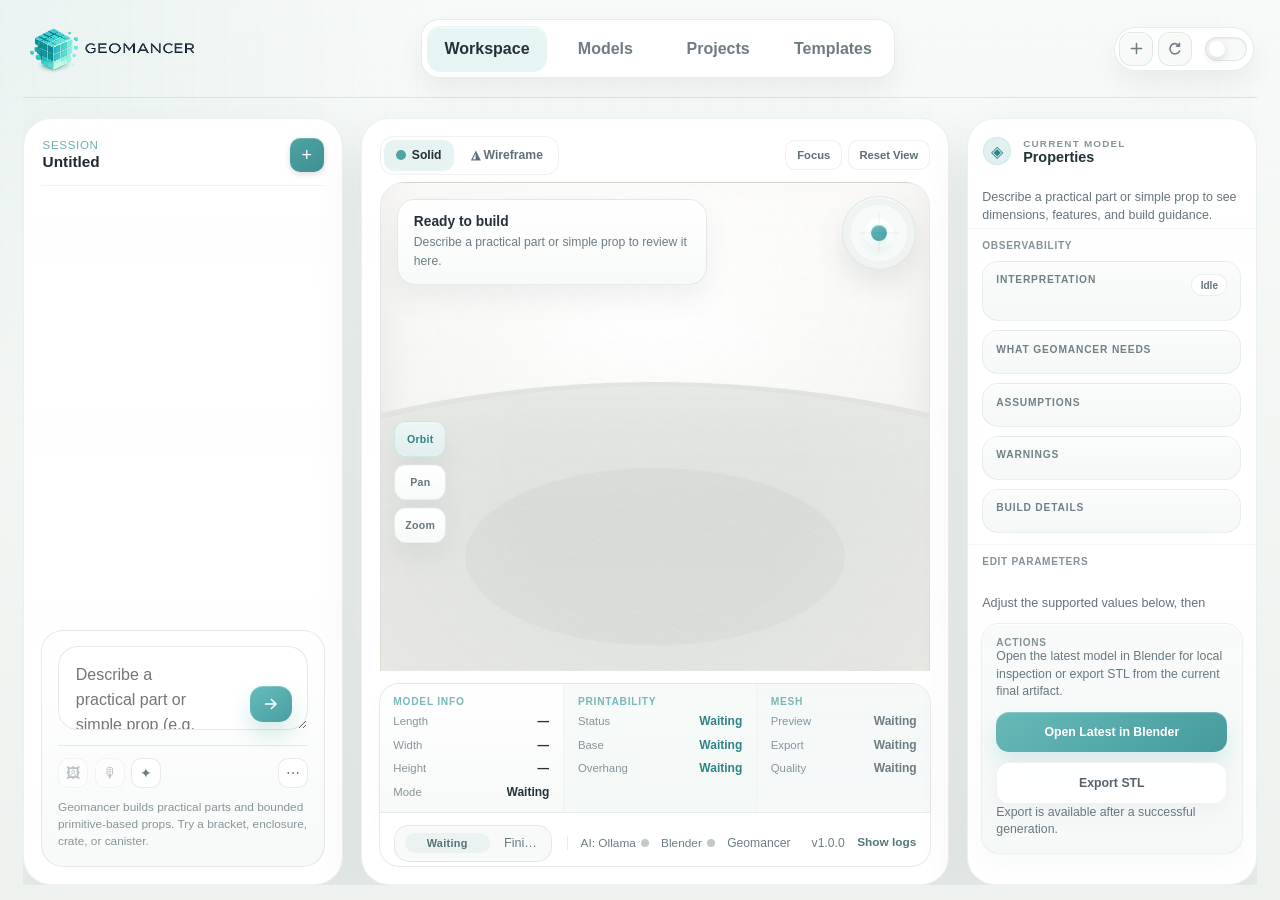
==== commit 4c5b80ca: "Added deterministic hybrid + style-aware generation with full right-rail editing, regeneration, and " ====
--- a/desktop/ui/index.html
+++ b/desktop/ui/index.html
@@ -70,7 +70,7 @@
         <div class="composer-shell">
           <div class="composer">
             <label class="sr-only" for="prompt-input">Prompt</label>
-            <textarea id="prompt-input" placeholder="Describe your part (e.g. 120mm plate with 4 holes)"></textarea>
+            <textarea id="prompt-input" placeholder="Describe a practical part or simple prop (e.g. bracket, crate, phone stand)"></textarea>
             <button id="generate-button" class="composer-send" type="button" aria-label="Send prompt" title="Send prompt">
               <svg viewBox="0 0 20 20" aria-hidden="true">
                 <path d="M4 10h10.5" />
@@ -101,6 +101,7 @@
               </div>
             </div>
           </div>
+          <p id="composer-helper" class="composer-helper">Geomancer builds practical parts and bounded primitive-based props. Try a bracket, enclosure, crate, or canister.</p>
         </div>
       </aside>
 
@@ -161,8 +162,8 @@
             <div id="viewer-overlay" class="viewer-overlay is-visible" aria-live="polite">
               <div class="viewer-overlay-card">
                 <div id="viewer-overlay-spinner" class="viewer-overlay-spinner" hidden></div>
-                <p id="viewer-overlay-title" class="viewer-overlay-title">Ready for a model</p>
-                <p id="viewer-overlay-text" class="viewer-overlay-text">Generate a part to review it here.</p>
+                <p id="viewer-overlay-title" class="viewer-overlay-title">Ready to build</p>
+                <p id="viewer-overlay-text" class="viewer-overlay-text">Describe a practical part or simple prop to review it here.</p>
               </div>
             </div>
           </div>
@@ -175,7 +176,7 @@
               <div class="metric-row"><span>Length</span><strong id="metric-length">—</strong></div>
               <div class="metric-row"><span>Width</span><strong id="metric-width">—</strong></div>
               <div class="metric-row"><span>Height</span><strong id="metric-height">—</strong></div>
-              <div class="metric-row"><span>Family</span><strong id="metric-model-family">Waiting</strong></div>
+              <div class="metric-row"><span>Mode</span><strong id="metric-model-family">Waiting</strong></div>
             </div>
           </section>
 
@@ -230,8 +231,63 @@
 
         <div class="right-rail-scroll">
           <div id="properties-empty-state" class="property-empty-state">
-            Generate a model to see dimensions, features, and print guidance.
-          </div>
+            Describe a practical part or simple prop to see dimensions, features, and build guidance.
+          </div>
+
+          <section id="properties-observability-section" class="property-group observability-section" hidden>
+            <h3>Observability</h3>
+            <div class="observability-stack">
+              <article id="properties-interpretation-card" class="observability-card" hidden>
+                <div class="observability-card-head">
+                  <p class="observability-label">Interpretation</p>
+                  <span id="properties-state-pill" class="observability-pill">Idle</span>
+                </div>
+                <p id="properties-interpretation-summary" class="observability-summary"></p>
+                <p id="properties-interpretation-meta" class="observability-meta"></p>
+              </article>
+
+              <article id="properties-needs-card" class="observability-card" hidden>
+                <div class="observability-card-head">
+                  <p class="observability-label">What Geomancer Needs</p>
+                </div>
+                <div id="properties-needs-list" class="observability-list"></div>
+              </article>
+
+              <article id="properties-assumptions-card" class="observability-card" hidden>
+                <div class="observability-card-head">
+                  <p class="observability-label">Assumptions</p>
+                </div>
+                <div id="properties-assumptions-list" class="observability-chip-row"></div>
+              </article>
+
+              <article id="properties-warnings-card" class="observability-card" hidden>
+                <div class="observability-card-head">
+                  <p class="observability-label">Warnings</p>
+                </div>
+                <div id="properties-warnings-list" class="observability-list is-warning"></div>
+              </article>
+
+              <article id="properties-build-card" class="observability-card" hidden>
+                <div class="observability-card-head">
+                  <p class="observability-label">Build Details</p>
+                </div>
+                <div id="properties-build-details" class="observability-details"></div>
+              </article>
+            </div>
+          </section>
+
+          <section id="properties-edit-section" class="property-group edit-section" hidden>
+            <div class="property-group-head">
+              <h3>Edit Parameters</h3>
+              <p id="edit-plan-summary" class="property-copy property-copy-strong"></p>
+            </div>
+            <p id="edit-plan-hint" class="property-copy">Adjust the supported values below, then regenerate the plan deterministically.</p>
+            <div id="edit-parameters-list" class="edit-parameters-list"></div>
+            <div class="edit-actions">
+              <button id="reset-plan-button" class="action-button" type="button">Reset</button>
+              <button id="regenerate-plan-button" class="action-button primary-action" type="button">Regenerate</button>
+            </div>
+          </section>
 
           <section id="properties-dimensions-section" class="property-group" hidden>
             <h3>Dimensions</h3>
@@ -247,12 +303,19 @@
             <h3>Features</h3>
             <div class="property-grid property-grid-rows" id="current-model-features"></div>
           </section>
+
+          <section id="properties-implementation-section" class="property-group" hidden>
+            <h3>Implementation</h3>
+            <div class="property-grid property-grid-rows" id="current-model-implementation"></div>
+          </section>
         </div>
 
         <section class="property-group actions-group">
           <h3>Actions</h3>
-          <p class="property-copy">Open the latest model in Blender for local inspection and export.</p>
+          <p class="property-copy">Open the latest model in Blender for local inspection or export STL from the current final artifact.</p>
           <button id="open-blender-button" class="action-button primary-action" type="button">Open Latest in Blender</button>
+          <button id="export-stl-button" class="action-button" type="button">Export STL</button>
+          <p id="export-stl-status" class="property-copy property-copy-strong">Export is available after a successful generation.</p>
         </section>
       </aside>
         </div>
--- a/desktop/ui/styles.css
+++ b/desktop/ui/styles.css
@@ -1938,6 +1938,13 @@
   border-top: 1px solid var(--border);
 }
 
+.composer-helper {
+  margin: 0.68rem 0 0;
+  color: var(--muted-soft);
+  font-size: 0.74rem;
+  line-height: 1.45;
+}
+
 .composer-toolbelt-group {
   display: flex;
   align-items: center;
@@ -2977,6 +2984,420 @@
   min-width: 0;
 }
 
+.observability-section {
+  display: grid;
+  gap: 0.6rem;
+}
+
+.observability-stack {
+  display: grid;
+  gap: 0.58rem;
+}
+
+.observability-card {
+  display: grid;
+  gap: 0.36rem;
+  padding: 0.78rem 0.82rem;
+  border: 1px solid rgba(37, 57, 57, 0.07);
+  border-radius: 16px;
+  background: linear-gradient(180deg, rgba(251, 252, 252, 0.98), rgba(244, 248, 247, 0.95));
+  box-shadow: inset 0 1px 0 rgba(255, 255, 255, 0.86);
+}
+
+.observability-card-head {
+  display: flex;
+  align-items: flex-start;
+  justify-content: space-between;
+  gap: 0.5rem;
+}
+
+.observability-label {
+  margin: 0;
+  color: #6f8086;
+  font-size: 0.64rem;
+  font-weight: 800;
+  letter-spacing: 0.08em;
+  text-transform: uppercase;
+}
+
+.observability-pill {
+  display: inline-flex;
+  align-items: center;
+  justify-content: center;
+  min-height: 1.35rem;
+  padding: 0.16rem 0.52rem;
+  border-radius: 999px;
+  border: 1px solid rgba(37, 57, 57, 0.08);
+  background: rgba(255, 255, 255, 0.9);
+  color: #66767d;
+  font-size: 0.63rem;
+  font-weight: 800;
+  white-space: nowrap;
+}
+
+.observability-pill.is-success {
+  border-color: rgba(77, 155, 121, 0.18);
+  background: rgba(235, 246, 240, 0.98);
+  color: #4d8f6f;
+}
+
+.observability-pill.is-warning {
+  border-color: rgba(181, 120, 63, 0.2);
+  background: rgba(252, 245, 235, 0.98);
+  color: #9e6b37;
+}
+
+.observability-pill.is-danger {
+  border-color: rgba(181, 95, 85, 0.2);
+  background: rgba(253, 242, 240, 0.98);
+  color: #a35d54;
+}
+
+.observability-summary {
+  margin: 0;
+  color: var(--text-strong);
+  font-size: 0.77rem;
+  font-weight: 700;
+  line-height: 1.42;
+  overflow-wrap: anywhere;
+}
+
+.observability-meta {
+  margin: 0;
+  color: #74868c;
+  font-size: 0.68rem;
+  line-height: 1.42;
+  overflow-wrap: anywhere;
+}
+
+.observability-list {
+  display: grid;
+  gap: 0.32rem;
+}
+
+.observability-list-item {
+  display: flex;
+  gap: 0.46rem;
+  align-items: flex-start;
+  color: #627279;
+  font-size: 0.72rem;
+  line-height: 1.42;
+}
+
+.observability-list-item::before {
+  content: "";
+  width: 0.38rem;
+  height: 0.38rem;
+  margin-top: 0.39rem;
+  border-radius: 999px;
+  background: rgba(76, 166, 164, 0.58);
+  flex: 0 0 0.38rem;
+}
+
+.observability-list.is-warning .observability-list-item {
+  color: #6f5b4d;
+}
+
+.observability-list.is-warning .observability-list-item::before {
+  background: rgba(181, 95, 85, 0.72);
+}
+
+.observability-chip-row {
+  display: flex;
+  flex-wrap: wrap;
+  gap: 0.36rem;
+}
+
+.observability-chip {
+  display: inline-flex;
+  align-items: center;
+  gap: 0.26rem;
+  padding: 0.34rem 0.56rem;
+  border: 1px solid rgba(37, 57, 57, 0.08);
+  border-radius: 999px;
+  background: rgba(255, 255, 255, 0.92);
+  color: #64737a;
+  font-size: 0.68rem;
+  line-height: 1.3;
+}
+
+.observability-chip.is-warning {
+  border-color: rgba(181, 95, 85, 0.15);
+  background: rgba(253, 245, 243, 0.96);
+  color: #8d5d54;
+}
+
+.observability-details {
+  display: grid;
+  gap: 0.34rem;
+}
+
+.observability-detail-row {
+  display: flex;
+  align-items: flex-start;
+  justify-content: space-between;
+  gap: 0.56rem;
+  color: #66767d;
+  font-size: 0.72rem;
+  line-height: 1.38;
+}
+
+.observability-detail-row span {
+  color: #809196;
+}
+
+.observability-detail-row strong {
+  color: var(--text-strong);
+  font-weight: 700;
+  text-align: right;
+  overflow-wrap: anywhere;
+  max-width: 62%;
+}
+
+body[data-theme="dark"] .observability-card {
+  border-color: rgba(102, 193, 190, 0.1);
+  background: linear-gradient(180deg, rgba(28, 39, 42, 0.97), rgba(22, 31, 34, 0.96));
+  box-shadow: inset 0 1px 0 rgba(255, 255, 255, 0.05);
+}
+
+body[data-theme="dark"] .observability-label {
+  color: #8aa0a7;
+}
+
+body[data-theme="dark"] .observability-pill {
+  border-color: rgba(102, 193, 190, 0.14);
+  background: rgba(22, 31, 34, 0.92);
+  color: #b8cbcf;
+}
+
+body[data-theme="dark"] .observability-pill.is-success {
+  border-color: rgba(77, 155, 121, 0.24);
+  background: rgba(28, 44, 38, 0.96);
+  color: #8fcaac;
+}
+
+body[data-theme="dark"] .observability-pill.is-warning {
+  border-color: rgba(181, 120, 63, 0.24);
+  background: rgba(44, 36, 24, 0.96);
+  color: #e0b681;
+}
+
+body[data-theme="dark"] .observability-pill.is-danger {
+  border-color: rgba(181, 95, 85, 0.24);
+  background: rgba(44, 29, 28, 0.96);
+  color: #e0a29c;
+}
+
+body[data-theme="dark"] .observability-summary {
+  color: var(--text-primary-strong);
+}
+
+body[data-theme="dark"] .observability-meta,
+body[data-theme="dark"] .observability-list-item,
+body[data-theme="dark"] .observability-chip,
+body[data-theme="dark"] .observability-detail-row {
+  color: var(--text-secondary);
+}
+
+body[data-theme="dark"] .observability-list-item::before {
+  background: rgba(102, 193, 190, 0.56);
+}
+
+body[data-theme="dark"] .observability-list.is-warning .observability-list-item {
+  color: #d1b8a6;
+}
+
+body[data-theme="dark"] .observability-list.is-warning .observability-list-item::before {
+  background: rgba(226, 147, 125, 0.78);
+}
+
+body[data-theme="dark"] .observability-chip {
+  border-color: rgba(102, 193, 190, 0.1);
+  background: rgba(21, 29, 32, 0.95);
+}
+
+body[data-theme="dark"] .observability-chip.is-warning {
+  border-color: rgba(181, 95, 85, 0.18);
+  background: rgba(40, 28, 27, 0.96);
+  color: #e0a79d;
+}
+
+body[data-theme="dark"] .observability-detail-row span {
+  color: #95a8ad;
+}
+
+body[data-theme="dark"] .observability-detail-row strong {
+  color: var(--text-primary-strong);
+}
+
+.edit-section {
+  display: grid;
+  gap: 0.58rem;
+}
+
+.property-group-head {
+  display: grid;
+  gap: 0.18rem;
+}
+
+.property-group-head h3 {
+  margin: 0;
+}
+
+.edit-parameters-list {
+  display: grid;
+  gap: 0.62rem;
+}
+
+.edit-parameter-group {
+  display: grid;
+  gap: 0.34rem;
+}
+
+.edit-group-label {
+  margin: 0;
+  color: #6f8086;
+  font-size: 0.64rem;
+  font-weight: 800;
+  letter-spacing: 0.08em;
+  text-transform: uppercase;
+}
+
+.edit-parameter-stack {
+  display: grid;
+  gap: 0.42rem;
+}
+
+.edit-param-row {
+  display: flex;
+  align-items: center;
+  justify-content: space-between;
+  gap: 0.6rem;
+  padding: 0.62rem 0.72rem;
+  border: 1px solid rgba(37, 57, 57, 0.07);
+  border-radius: 14px;
+  background: rgba(251, 252, 252, 0.95);
+}
+
+.edit-param-copy {
+  display: grid;
+  gap: 0.14rem;
+  min-width: 0;
+}
+
+.edit-param-label {
+  color: var(--text-strong);
+  font-size: 0.77rem;
+  font-weight: 700;
+  line-height: 1.35;
+}
+
+.edit-param-meta {
+  margin: 0;
+  color: #7a8b91;
+  font-size: 0.67rem;
+  line-height: 1.35;
+}
+
+.edit-toggle-control {
+  display: inline-flex;
+  align-items: center;
+  gap: 0.42rem;
+}
+
+.edit-toggle-pill {
+  display: inline-flex;
+  align-items: center;
+  justify-content: center;
+  min-width: 2.7rem;
+  padding: 0.15rem 0.44rem;
+  border-radius: 999px;
+  border: 1px solid rgba(37, 57, 57, 0.08);
+  background: rgba(255, 255, 255, 0.92);
+  color: #66767d;
+  font-size: 0.62rem;
+  font-weight: 800;
+}
+
+.edit-number-control {
+  display: inline-flex;
+  align-items: center;
+  gap: 0.42rem;
+}
+
+.edit-input {
+  appearance: none;
+  border: 1px solid rgba(37, 57, 57, 0.14);
+  background: rgba(255, 255, 255, 0.96);
+  color: var(--text-strong);
+  border-radius: 12px;
+  font: inherit;
+  font-size: 0.74rem;
+  outline: none;
+  transition: border-color 0.18s ease, box-shadow 0.18s ease, background 0.18s ease;
+}
+
+.edit-input:focus {
+  border-color: rgba(68, 139, 136, 0.4);
+  box-shadow: 0 0 0 3px rgba(68, 139, 136, 0.12);
+}
+
+.edit-input.edit-number {
+  min-width: 5.2rem;
+  padding: 0.46rem 0.58rem;
+  text-align: right;
+}
+
+.edit-select {
+  min-width: 7.2rem;
+  padding: 0.46rem 0.62rem;
+}
+
+.edit-number-unit {
+  color: #7a8b91;
+  font-size: 0.67rem;
+  font-weight: 700;
+}
+
+.edit-actions {
+  display: flex;
+  gap: 0.48rem;
+  flex-wrap: wrap;
+}
+
+.edit-empty-state {
+  padding: 0.62rem 0.72rem;
+  border: 1px dashed rgba(37, 57, 57, 0.1);
+  border-radius: 14px;
+  color: #6f8086;
+  font-size: 0.72rem;
+  line-height: 1.45;
+  background: rgba(247, 249, 249, 0.95);
+}
+
+body[data-theme="dark"] .edit-param-row {
+  border-color: rgba(102, 193, 190, 0.1);
+  background: rgba(28, 39, 42, 0.95);
+}
+
+body[data-theme="dark"] .edit-group-label,
+body[data-theme="dark"] .edit-param-meta,
+body[data-theme="dark"] .edit-number-unit,
+body[data-theme="dark"] .edit-empty-state {
+  color: #8aa0a7;
+}
+
+body[data-theme="dark"] .edit-toggle-pill,
+body[data-theme="dark"] .edit-input {
+  border-color: rgba(102, 193, 190, 0.14);
+  background: rgba(22, 31, 34, 0.94);
+  color: var(--text-strong);
+}
+
+body[data-theme="dark"] .edit-empty-state {
+  background: rgba(22, 31, 34, 0.9);
+}
+
 .property-empty-state {
   padding: 0.8rem 0.9rem 0.18rem;
   color: #66757d;
@@ -3000,6 +3421,10 @@
   box-shadow: 0 0 0 0 rgba(76, 166, 164, 0.18);
   vertical-align: 0.08rem;
   animation: generation-pulse 1.4s ease-in-out infinite;
+}
+
+.property-empty-state.is-guidance {
+  color: var(--text-primary);
 }
 
 .property-copy {
